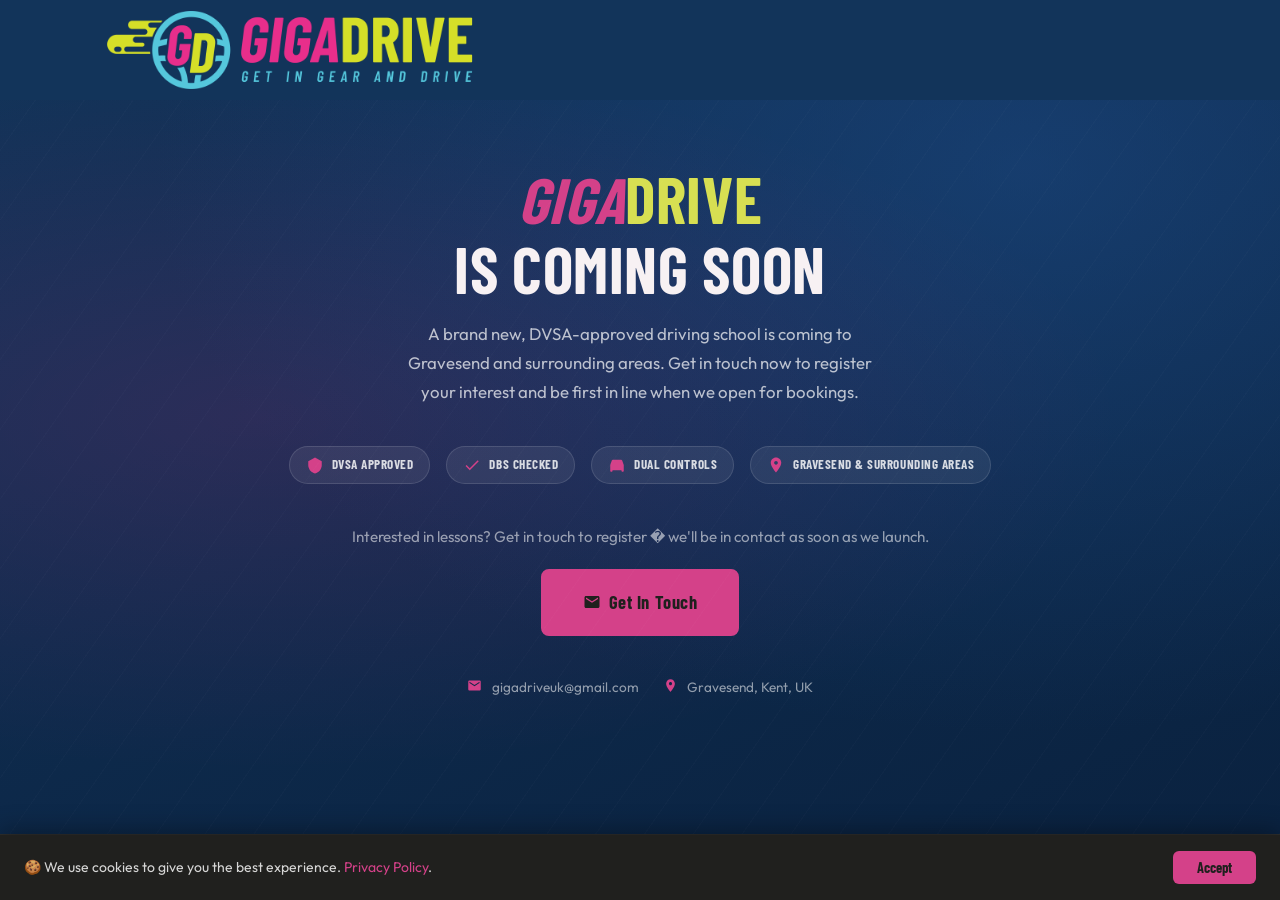
==== index.html @ b590ec06 "Chore: Post-merge file cleanup" ====
<!DOCTYPE html>
<html lang="en-GB">
<head>
  <meta charset="UTF-8" />
  <meta name="viewport" content="width=device-width, initial-scale=1.0" />
  <meta name="description" content="GIGADRIVE � Get In Gear And Drive. A brand new DVSA-approved driving school is coming to Gravesend and surrounding areas. Register your interest today." />
  <meta name="robots" content="noindex, nofollow" />
  <meta property="og:type"        content="website" />
  <meta property="og:title"       content="GIGADRIVE � Coming Soon" />
  <meta property="og:description" content="Professional driving lessons across Gravesend and surrounding areas. Launching soon." />
  <meta property="og:image"       content="/images/Open-Graph_2-Square Logo.jpg" />
  <meta property="og:url"         content="https://www.gigadrive.co.uk" />
  <title>GIGADRIVE � Coming Soon | Driving Lessons in Gravesend</title>
  <link rel="icon" type="image/x-icon" href="images/GD_32x32.ico" />
  <link rel="stylesheet" href="css/variables.css" />
  <link rel="stylesheet" href="css/fonts.css" />
  <link rel="stylesheet" href="css/style.css" />
  <style>
    /* -- Holding-page layout only � not covered by style.css -- */
    body {
      background: var(--c-primary);
      color: var(--c-white);
      display: flex;
      flex-direction: column;
      min-height: 100vh;
    }

    .holding-page {
      flex: 1;
      display: flex;
      flex-direction: column;
      align-items: center;
      justify-content: center;
      padding: calc(var(--nav-h) + 2rem) 1.5rem 4rem;
      text-align: center;
      background:
        radial-gradient(ellipse at 20% 50%, rgba(255,46,154,0.12) 0%, transparent 60%),
        radial-gradient(ellipse at 80% 20%, rgba(30,77,140,0.5) 0%, transparent 60%),
        linear-gradient(160deg, var(--c-primary) 0%, #0a2240 100%);
      position: relative;
      overflow: hidden;
    }

    .holding-page::before {
      content: '';
      position: absolute;
      inset: 0;
      background-image: repeating-linear-gradient(
        -55deg,
        rgba(255,255,255,0.015) 0px,
        rgba(255,255,255,0.015) 1px,
        transparent 1px,
        transparent 40px
      );
      pointer-events: none;
    }

    .holding-inner {
      position: relative;
      max-width: 640px;
      width: 100%;
    }

    .holding-logo-wrap {
      margin-bottom: 2.5rem;
    }

    .holding-logo-wrap .site-logo {
      max-height: 80px;
    }

    .holding-logo-fallback {
      display: none;
      font-family: var(--font-head);
      font-size: 3rem;
      font-weight: 900;
      line-height: 1;
    }

    .holding-logo-tagline {
      font-family: var(--font-head);
      font-size: 0.85rem;
      font-weight: 600;
      letter-spacing: 0.18em;
      text-transform: uppercase;
      color: rgba(255,255,255,0.45);
      margin-top: 0.5rem;
    }

    .holding-heading {
      font-family: var(--font-head);
      font-size: clamp(2.4rem, 7vw, 4rem);
      font-weight: 900;
      line-height: 1.1;
      letter-spacing: 0.01em;
      text-transform: uppercase;
      color: var(--c-white);
      margin-bottom: 1rem;
    }

    .holding-desc {
      font-size: 1.05rem;
      line-height: 1.7;
      color: rgba(255,255,255,0.7);
      max-width: 500px;
      margin: 0 auto 2.5rem;
    }

    /* Trust items styled for the dark background */
    .holding-trust {
      display: flex;
      justify-content: center;
      gap: 1rem;
      flex-wrap: wrap;
      margin-bottom: 2.5rem;
    }

    .holding-trust .trust-item {
      background: rgba(255,255,255,0.07);
      border: 1px solid rgba(255,255,255,0.12);
      border-radius: var(--radius-pill);
      padding: 0.45rem 1rem;
      color: rgba(255,255,255,0.82);
      font-size: 0.82rem;
    }

    .holding-trust .trust-item svg {
      fill: var(--c-accent);
    }

    .holding-cta {
      margin-bottom: 2.5rem;
    }

    .holding-cta p {
      font-size: 0.95rem;
      color: rgba(255,255,255,0.55);
      margin-bottom: 1.25rem;
    }

    .holding-contacts {
      display: flex;
      align-items: center;
      justify-content: center;
      gap: 1.5rem;
      flex-wrap: wrap;
      margin-bottom: 2.5rem;
    }

    .holding-contacts .footer-contact-row {
      margin-bottom: 0;
      justify-content: center;
    }
  </style>
</head>
<body data-layout="holding">

<!-- --------------------------------------------------------------
     NAVIGATION
---------------------------------------------------------------- -->
<div id="site-header"></div>

<main class="holding-page" role="main">
    <div class="holding-inner"></div>    <!-- Heading -->
    <h1 class="holding-heading">
      <em class="giga">GIGA</em><span class="drive">DRIVE</span><br />Is Coming Soon
    </h1>

    <!-- Description -->
    <p class="holding-desc">
      A brand new, DVSA-approved driving school is coming to Gravesend and surrounding areas.
      Get in touch now to register your interest and be first in line when we open for bookings.
    </p>

    <!-- Trust badges -->
    <div class="holding-trust" aria-label="Key trust signals">
      <div class="trust-item">
        <svg viewBox="0 0 24 24"><path d="M12 2L3 7v5c0 5.25 3.75 10.15 9 11.35C17.25 22.15 21 17.25 21 12V7l-9-5z"/></svg>
        DVSA Approved
      </div>
      <div class="trust-item">
        <svg viewBox="0 0 24 24"><path d="M9 16.17L4.83 12l-1.42 1.41L9 19 21 7l-1.41-1.41z"/></svg>
        DBS Checked
      </div>
      <div class="trust-item">
        <svg viewBox="0 0 24 24"><path d="M18.92 6.01C18.72 5.42 18.16 5 17.5 5h-11c-.66 0-1.21.42-1.42 1.01L3 12v8c0 .55.45 1 1 1h1c.55 0 1-.45 1-1v-1h12v1c0 .55.45 1 1 1h1c.55 0 1-.45 1-1v-8l-2.08-5.99z"/></svg>
        Dual Controls
      </div>
      <div class="trust-item">
        <svg viewBox="0 0 24 24"><path d="M12 2C8.13 2 5 5.13 5 9c0 5.25 7 13 7 13s7-7.75 7-13c0-3.87-3.13-7-7-7zm0 9.5c-1.38 0-2.5-1.12-2.5-2.5s1.12-2.5 2.5-2.5 2.5 1.12 2.5 2.5-1.12 2.5-2.5 2.5z"/></svg>
        Gravesend &amp; Surrounding Areas
      </div>
    </div>

    <!-- CTA -->
    <div class="holding-cta">
      <p>Interested in lessons? Get in touch to register � we'll be in contact as soon as we launch.</p>
      <a href="mailto:gigadriveuk@gmail.com" class="btn btn-accent btn-lg">
        <svg viewBox="0 0 24 24" style="width:18px;height:18px;fill:currentColor;flex-shrink:0;"><path d="M20 4H4c-1.1 0-1.99.9-1.99 2L2 18c0 1.1.9 2 2 2h16c1.1 0 2-.9 2-2V6c0-1.1-.9-2-2-2zm0 4l-8 5-8-5V6l8 5 8-5v2z"/></svg>
        Get In Touch
      </a>
    </div>

    <!-- Contact details -->
    <div class="holding-contacts">
      <div class="footer-contact-row">
        <svg viewBox="0 0 24 24"><path d="M20 4H4c-1.1 0-1.99.9-1.99 2L2 18c0 1.1.9 2 2 2h16c1.1 0 2-.9 2-2V6c0-1.1-.9-2-2-2zm0 4l-8 5-8-5V6l8 5 8-5v2z"/></svg>
        <span><a href="mailto:gigadriveuk@gmail.com" style="color:rgba(255,255,255,0.55);">gigadriveuk@gmail.com</a></span>
      </div>
      <div class="footer-contact-row">
        <svg viewBox="0 0 24 24"><path d="M12 2C8.13 2 5 5.13 5 9c0 5.25 7 13 7 13s7-7.75 7-13c0-3.87-3.13-7-7-7zm0 9.5c-1.38 0-2.5-1.12-2.5-2.5s1.12-2.5 2.5-2.5 2.5 1.12 2.5 2.5-1.12 2.5-2.5 2.5z"/></svg>
        <span>Gravesend, Kent, UK</span>
      </div>
    </div>

  </div>
</main>

<div id="site-footer"></div>

<script src="js/shared-layout.js"></script>
<script src="js/main.js"></script>
</body>
</html>
---- css/variables.css ----
/* ================================================================
   GIGADRIVE — THEME CONFIGURATION
   ================================================================
   ✏️  TO CHANGE THE COLOUR SCHEME: edit the values in :root below.
   🖼️  TO ADD A LOGO: see the LOGO section — drop your file into
       images/ and update the <img> src in each HTML page.
   Two ready-made alternate themes are commented out at the bottom.
   ================================================================ */

/* ================================================================
   BRAND PALETTE  —  from client consultation
   ================================================================
   Primary Colours 
   Hot Pink      #d44189   PANTONE 213 C
   Navy Blue     #12345a   PANTONE 295 C
   Chartreuse    #d7df52   PANTONE 389 C
   
   Secondary Colours
   Pink          #d283a8   PANTONE 680 C
   Orange        #ee7530   PANTONE 1655 C
   Aqua          #6dd1e3   PANTONE 305 C
   Black         #20201e   PANTONE Black 7 C
   White         #f7f1f3   PANTONE 11-4201 TPG
   ================================================================ */

:root {
  --c-primary:        #12345A;   /* Midnight Navy — navbar, hero, dark sections, buttons, cards, forms, headings */
  --c-primary-mid:    #1E4D8C;   /* Mid Navy — hero slash, card gradient end, page-hero gradient end, btn hover */
  --c-primary-light:  #2468B0;   /* Light Navy — default links, form focus border, price card hover border */

  --c-accent:         #d44189;   /* Hot Pink "GIGA" — wordmarks, buttons, icons, badges, trust strip, CTA band, stats, checkmarks, hover colours */
  --c-accent-dark:    #AA346D;   /* Dark Pink — btn hover, link hover, section-label text, FAQ hover */
  --c-accent-pale:    #FBECF3;   /* Pale Pink — section-label bg, social hashtag block bg */

  --c-accent-2:       #d7df52;   /* Lime Yellow — "DRIVE" in nav & footer wordmarks only */
  --c-accent-2-dark:  #ACB242;   /* Dark Lime Yellow — reserved for future use */
  --c-accent-2-pale:  #FBFCEE;   /* Pale Lime Yellow — reserved for future use */

  --c-slogan:         #6dd1e3;   /* Aqua — PANTONE 305 C */

  --c-white:          #f7f1f3;   /* Warm White — body bg, text on dark sections, hero headings, form inputs, card backgrounds */
  --c-dark:           #20201e;   /* Charcoal Black — text on accent bg, icon fills, CTA heading, form input text, legal headings */
  --c-body:           #374151;   /* Slate Grey — default paragraph text, price list items, legal body copy */
  --c-muted:          #6B7280;   /* Cool Grey — subtitles, descriptions, placeholders, FAQ answers, testimonial location */
  --c-border:         #E5E7EB;   /* Silver — all card, input, table, FAQ and section divider borders */
  --c-surface:        #F9FAFB;   /* Ghost White — alternating section bg (section--alt), FAQ question hover */
  --c-surface-2:      #F0F2F5;   /* Off White — reserved, not currently used in style.css */

  --c-success:        #16A34A;   /* Emerald Green — price list feature checkmarks (✓) */
  --c-danger:         #DC2626;   /* Crimson Red — reserved, not currently used in style.css */

  /* Social brand colours */
  --c-facebook:       #1877F2;   /* .sc-facebook card hover border & shadow */
  --c-instagram:      #E1306C;   /* .sc-instagram card hover border & shadow */
  --c-tiktok:         #010101;   /* .sc-tiktok card (border overridden to #69C9D0 teal) */
  --c-youtube:        #FF0000;   /* .sc-youtube card hover border & shadow */
  --c-twitter:        #000000;   /* .sc-twitter card (border overridden to #555) */

  /* Both fonts are now loaded locally from css/fonts.css — no Google Fonts dependency. */

  /* ────────────────────────────────────────────────────────────
     TYPOGRAPHY
     Barlow Condensed: headings  — bold, punchy, modern
     Barlow:           body copy — clean and highly readable
     ──────────────────────────────────────────────────────────── */
  --font-head: 'Barlow Condensed', 'Impact', sans-serif;
  --font-body: 'Outfit', 'Segoe UI', sans-serif;

  /* ────────────────────────────────────────────────────────────
     LOGO CONFIGURATION
     1. Add your logo file to the images/ folder
     2. In each HTML file, replace the text logo block with:
        <img src="images/logo.svg" alt="GIGADRIVE" class="site-logo" />
     3. Adjust --logo-h below to fit your logo perfectly
     4. If you increase --logo-h, also increase --nav-h (in LAYOUT
        below) to match — otherwise the logo will be clipped by
        the navbar.
     Tip: SVG or PNG with transparent background works best.
     ──────────────────────────────────────────────────────────── */
  --logo-h:        150px;  /* Navbar logo max-height  */
  --logo-footer-h: 38px;   /* Footer logo max-height  */

  /* ────────────────────────────────────────────────────────────
     LAYOUT
     ──────────────────────────────────────────────────────────── */
  --max-w:       1160px;
  --nav-h:       100px;
  --radius:      8px;
  --radius-lg:   16px;
  --radius-pill: 999px;
  --ease:        0.28s ease;

  /* ────────────────────────────────────────────────────────────
     SHADOWS
     ──────────────────────────────────────────────────────────── */
  --sh-xs: 0 1px 3px rgba(0,0,0,0.08);
  --sh-sm: 0 2px 10px rgba(0,0,0,0.10);
  --sh-md: 0 6px 24px rgba(0,0,0,0.13);
  --sh-lg: 0 18px 56px rgba(0,0,0,0.18);
  --sh-glow: 0 0 0 4px rgba(212,65,137,0.30);

  /* ────────────────────────────────────────────────────────────
     UK NUMBER PLATE  —  GIGADRV
     ──────────────────────────────────────────────────────────── */
  --plate-bg:     #FDFD00;   /* Plate Yellow — BS AU 145e rear plate background */
  --plate-txt:    #000000;   /* Jet Black — plate characters and text */
  --plate-border: #000000;   /* Jet Black — plate outer border */
  
  /* For the authentic UK plate font, purchase "Charles Wright" and
     add it via css/fonts.css, then change the value below:
     --plate-font: 'CharlesWright', 'Arial Black', sans-serif;     */
  --plate-font:   'UKNumberPlate', 'Arial Black', sans-serif;
}

/* ──────────────────────────────────────────────────────────────
   ALTERNATE THEME A — Racing Red
   Uncomment block to activate:
   ──────────────────────────────────────────────────────────── */
/*
:root {
  --c-primary:        #1A0000;
  --c-primary-mid:    #7B0000;
  --c-primary-light:  #C62828;
  --c-accent:         #C43B75;
  --c-accent-dark:    #982C58;
}
*/

/* ──────────────────────────────────────────────────────────────
   ALTERNATE THEME B — British Racing Green
   ──────────────────────────────────────────────────────────── */
/*
:root {
  --c-primary:        #0A1F0F;
  --c-primary-mid:    #1B5E20;
  --c-primary-light:  #388E3C;
  --c-accent:         #C43B75;
  --c-accent-dark:    #982C58;
}
*/
---- css/fonts.css ----
/* ================================================================
   GIGADRIVE — CUSTOM FONT DECLARATIONS
   ================================================================
   To use the authentic UK number plate font (Charles Wright),
   purchase the font and place the files in the fonts/ folder,
   then uncomment the @font-face block below.
   ================================================================ */

/* Body font — Outfit Variable (local font file) */
@font-face {
  font-family: 'Outfit';
  src: url('fonts/Outfit-VariableFont_wght.ttf') format('truetype');
  font-weight: 100 900;
  font-style: normal;
  font-display: swap;
}

/* Heading font — Barlow Condensed SemiBold (local font file) */
@font-face {
  font-family: 'Barlow Condensed';
  src: url('fonts/BarlowCondensed-SemiBold.ttf') format('truetype');
  font-weight: 600;
  font-style: normal;
  font-display: swap;
}

/* Heading font — Barlow Condensed Bold (local font file) */
@font-face {
  font-family: 'Barlow Condensed';
  src: url('fonts/BarlowCondensed-Bold.ttf') format('truetype');
  font-weight: 700;
  font-style: normal;
  font-display: swap;
}

/* Heading font — Barlow Condensed ExtraBold (local font file) */
/* @font-face {
  font-family: 'Barlow Condensed';
  src: url('fonts/BarlowCondensed-ExtraBold.ttf') format('truetype');
  font-weight: 800;
  font-style: normal;
  font-display: swap;
} */

/* Heading font — Barlow Condensed Black (local font file) */
/* @font-face {
  font-family: 'Barlow Condensed';
  src: url('fonts/BarlowCondensed-Black.ttf') format('truetype');
  font-weight: 900;
  font-style: normal;
  font-display: swap;
} */

/* Plate font — UKNumberPlate (local font file) */
@font-face {
  font-family: 'UKNumberPlate';
  src: url('fonts/UKNumberPlate.ttf') format('truetype');
  font-weight: normal;
  font-display: swap;
}

/*
@font-face {
  font-family: 'CharlesWright';
  src: url('../fonts/CharlesWright-Bold.woff2') format('woff2'),
       url('../fonts/CharlesWright-Bold.woff')  format('woff');
  font-weight: 700 900;
  font-display: swap;
}
*/
/* After adding the font, update variables.css:
   --plate-font: 'CharlesWright', 'Arial Black', sans-serif;
*/
---- css/style.css ----
/* ================================================================
   GIGADRIVE — MAIN STYLESHEET
   All colours, fonts and sizes reference css/variables.css
   ================================================================ */

/* ── Reset & Base ─────────────────────────────────────────────── */
*, *::before, *::after { box-sizing: border-box; margin: 0; padding: 0; }
html  { scroll-behavior: smooth; font-size: 16px; }
body  {
  font-family: var(--font-body);
  font-size: 1rem;
  color: var(--c-body);
  background: var(--c-white);
  line-height: 1.65;
  -webkit-font-smoothing: antialiased;
}
img   { display: block; max-width: 100%; height: auto; }
a     { color: var(--c-primary-light); text-decoration: none; transition: color var(--ease); }
a:hover { color: var(--c-accent-dark); }
ul    { list-style: none; }
button { font-family: var(--font-body); cursor: pointer; }

/* ── Layout helpers ───────────────────────────────────────────── */
.wrap {
  max-width: var(--max-w);
  margin: 0 auto;
  padding: 0 1.25rem;
}
.section      { padding: 5.5rem 0; }
.section--alt { background: var(--c-surface); }
.section--dark {
  background: var(--c-primary);
  color: var(--c-white);
}

.section-label {
  display: inline-block;
  font-family: var(--font-head);
  font-weight: 700;
  font-size: 0.8rem;
  letter-spacing: 0.14em;
  text-transform: uppercase;
  color: var(--c-accent-dark);
  background: var(--c-accent-pale);
  border: 1px solid rgba(255,208,0,0.4);
  padding: 0.3rem 0.9rem;
  border-radius: var(--radius-pill);
  margin-bottom: 0.85rem;
}
.section--dark .section-label {
  background: rgba(255,208,0,0.15);
  color: var(--c-accent);
  border-color: rgba(255,208,0,0.3);
}

.section-head { text-align: center; margin-bottom: 3.5rem; }

h1,h2,h3,h4 {
  font-family: var(--font-head);
  font-weight: 700;
  line-height: 1.1;
  letter-spacing: -0.01em;
}
.section-title {
  font-size: clamp(2rem, 4vw, 2.75rem);
  color: var(--c-primary);
  margin-bottom: 0.65rem;
}
.section--dark .section-title { color: var(--c-white); }
.section-sub {
  font-size: 1.05rem;
  color: var(--c-muted);
  max-width: 560px;
  margin: 0 auto;
}
.section--dark .section-sub { color: rgba(255,255,255,0.65); }

/* underline accent */
.section-title span.ul {
  position: relative;
  white-space: nowrap;
}
.section-title span.ul::after {
  content: '';
  display: block;
  position: absolute;
  left: 0; bottom: -4px;
  width: 100%; height: 4px;
  background: var(--c-accent);
  border-radius: 2px;
}

/* ── Buttons ──────────────────────────────────────────────────── */
.btn {
  display: inline-flex;
  align-items: center;
  gap: 0.5rem;
  font-family: var(--font-head);
  font-weight: 700;
  font-size: 1.05rem;
  letter-spacing: 0.03em;
  padding: 0.8rem 2rem;
  border-radius: var(--radius);
  border: 2px solid transparent;
  transition: all var(--ease);
  white-space: nowrap;
}
.btn-accent {
  background: var(--c-accent);
  color: var(--c-dark);
  border-color: var(--c-accent);
}
.btn-accent:hover {
  background: var(--c-accent-dark);
  border-color: var(--c-accent-dark);
  color: var(--c-white);
  transform: translateY(-2px);
  box-shadow: var(--sh-md);
}
.btn-primary {
  background: var(--c-primary);
  color: var(--c-white);
  border-color: var(--c-primary);
}
.btn-primary:hover {
  background: var(--c-primary-mid);
  border-color: var(--c-primary-mid);
  color: var(--c-white);
  transform: translateY(-2px);
  box-shadow: var(--sh-md);
}
.btn-outline-white {
  background: transparent;
  color: var(--c-white);
  border-color: rgba(255,255,255,0.6);
}
.btn-outline-white:hover {
  background: var(--c-white);
  border-color: var(--c-white);
  color: var(--c-primary);
  transform: translateY(-2px);
}
.btn-outline-dark {
  background: transparent;
  color: var(--c-primary);
  border-color: var(--c-primary);
}
.btn-outline-dark:hover {
  background: var(--c-primary);
  color: var(--c-white);
  transform: translateY(-2px);
}
.btn-lg { padding: 1rem 2.5rem; font-size: 1.15rem; }
.btn-full { width: 100%; justify-content: center; }

/* ── Site logo image ──────────────────────────────────────────── */
.site-logo        { max-height: var(--logo-h); width: auto; object-fit: contain; }
.site-logo--footer{ max-height: var(--logo-footer-h); }

/* ── UK Number Plate ──────────────────────────────────────────── */
.plate {
  display: inline-flex;
  align-items: stretch;
  gap: 0;
  white-space: nowrap;
  background: #F5C518; /* UK rear plate yellow */
  color: #000;
  font-family: var(--plate-font);
  font-weight: 700;
  letter-spacing: 0.12em;
  border: 2px solid #333;
  border-radius: 4px;
  box-shadow: 2px 2px 0 #aaa, inset 0 1px 0 rgba(255,255,255,0.5);
  position: relative;
  overflow: hidden;
  user-select: none;
  text-transform: uppercase;
}
/* Left UK badge strip — Union Jack SVG background + UK text */
.plate::before {
  content: 'UK';
  white-space: pre;
  display: flex;
  flex-direction: column;
  align-items: center;
  justify-content: flex-end;
  font-family: var(--font-body);
  font-size: 0.3em;
  font-weight: 900;
  letter-spacing: 0;
  line-height: 1.4;
  background-color: #003399;
  background-image: url("data:image/svg+xml,<svg xmlns='http://www.w3.org/2000/svg' viewBox='0 0 60 40'><rect width='60' height='40' fill='%23012169'/><path d='M0,0 60,40M60,0 0,40' stroke='%23fff' stroke-width='12'/><path d='M0,0 60,40M60,0 0,40' stroke='%23C8102E' stroke-width='8'/><path d='M30,0V40M0,20H60' stroke='%23fff' stroke-width='15'/><path d='M30,0V40M0,20H60' stroke='%23C8102E' stroke-width='9'/></svg>");
  background-repeat: no-repeat;
  background-size: 85% auto;
  background-position: center 30%;
  color: #fff;
  width: 2em;
  align-self: stretch;
  padding: 0.1em 0.1em 0.15em;
  flex-shrink: 0;
  text-align: center;
  text-shadow: none;
  border-right: 1px solid #222;
}
.plate-num {
  padding: 0.1em 0.65em;
  font-size: inherit;
  line-height: 1;
}
.plate--lg { font-size: 2.8rem; letter-spacing: 0.16em; }
.plate--md { font-size: 1.65rem; letter-spacing: 0.14em; }
.plate--sm { font-size: 1.05rem;  letter-spacing: 0.12em; }

/* ================================================================
   NAVIGATION
   ================================================================ */
.navbar {
  position: fixed;
  inset: 0 0 auto 0;
  z-index: 900;
  height: var(--nav-h);
  background: var(--c-primary);
  transition: background var(--ease), box-shadow var(--ease);
}
.navbar.is-scrolled {
  background: rgba(11,31,58,0.97);
  backdrop-filter: blur(12px);
  box-shadow: 0 2px 20px rgba(0,0,0,0.3);
}
.nav-inner {
  height: 100%;
  display: flex;
  align-items: center;
  justify-content: space-between;
  gap: 1rem;
}
/* Logo area */
.nav-brand {
  display: flex;
  align-items: center;
  gap: 0.6rem;
  text-decoration: none;
  flex-shrink: 0;
}
/* Text logo (shown when no image is set) */
.nav-wordmark {
  font-family: var(--font-head);
  font-weight: 600;
  font-size: 1.7rem;
  letter-spacing: -0.02em;
  color: var(--c-white);
  line-height: 1;
}
.nav-wordmark em {
  font-style: italic;
  color: var(--c-accent);
}
.nav-wordmark span {
  color: var(--c-accent-2);
}
.drive {
  color: var(--c-accent-2);
}
.nav-tagline {
  display: block;
  font-size: 0.58rem;
  font-weight: 600;
  letter-spacing: 0.12em;
  text-transform: uppercase;
  color: rgba(255,255,255,0.5);
  margin-top: 1px;
}
/* Nav links */
.nav-links {
  display: flex;
  align-items: center;
  gap: 0.15rem;
}
.nav-links a {
  font-family: var(--font-head);
  font-weight: 700;
  font-size: 0.9rem;
  letter-spacing: 0.05em;
  text-transform: uppercase;
  color: rgba(255,255,255,0.78);
  padding: 0.45rem 0.85rem;
  border-radius: var(--radius);
  transition: all var(--ease);
}
.nav-links a:hover,
.nav-links a.active {
  color: var(--c-accent);
  background: rgba(255,208,0,0.1);
}
.nav-book {
  background: var(--c-accent) !important;
  color: var(--c-dark) !important;
  padding: 0.45rem 1.2rem !important;
}
.nav-book:hover {
  background: var(--c-accent-dark) !important;
  color: var(--c-white) !important;
}
/* Hamburger */
.nav-burger {
  display: none;
  flex-direction: column;
  justify-content: center;
  gap: 5px;
  margin-left: auto;
  flex-shrink: 0;
  background: none;
  border: none;
  padding: 0.4rem;
  cursor: pointer;
}
.nav-burger span {
  display: block;
  width: 24px;
  height: 2px;
  background: var(--c-white);
  border-radius: 2px;
  transition: all var(--ease);
}
/* Mobile drawer */
.nav-drawer {
  display: none;
  flex-direction: column;
  position: fixed;
  top: var(--nav-h);
  left: 0; right: 0;
  background: var(--c-primary);
  padding: 1rem 1.25rem 1.5rem;
  z-index: 899;
  box-shadow: var(--sh-lg);
  gap: 0.25rem;
}
.nav-drawer.is-open { display: flex; }
.nav-drawer a {
  font-family: var(--font-head);
  font-weight: 700;
  font-size: 1.1rem;
  letter-spacing: 0.05em;
  text-transform: uppercase;
  color: rgba(255,255,255,0.85);
  padding: 0.7rem 1rem;
  border-radius: var(--radius);
  transition: all var(--ease);
}
.nav-drawer a:hover { background: rgba(255,208,0,0.12); color: var(--c-accent); }
.nav-drawer .nav-book { background: var(--c-accent) !important; color: var(--c-dark) !important; margin-top: 0.5rem; text-align: center; }

/* ================================================================
   HERO
   ================================================================ */
.hero {
  min-height: 100vh;
  padding-top: var(--nav-h);
  background: var(--c-primary);
  position: relative;
  display: flex;
  align-items: center;
  overflow: hidden;
}
/* Diagonal accent slash */
.hero::after {
  content: '';
  position: absolute;
  right: -5%;
  top: 0; bottom: 0;
  width: 55%;
  background: var(--c-primary-mid);
  clip-path: polygon(12% 0, 100% 0, 100% 100%, 0% 100%);
  z-index: 0;
}
.hero-inner {
  position: relative;
  z-index: 2;
  display: grid;
  grid-template-columns: 1fr 1fr;
  gap: 3rem;
  align-items: center;
}
.hero-copy {}
.hero-eyebrow {
  display: inline-flex;
  align-items: center;
  gap: 0.5rem;
  font-family: var(--font-head);
  font-weight: 700;
  font-size: 0.82rem;
  letter-spacing: 0.14em;
  text-transform: uppercase;
  color: var(--c-accent);
  margin-bottom: 1rem;
}
.hero-eyebrow::before {
  content: '';
  display: block;
  width: 28px;
  height: 3px;
  background: var(--c-accent);
  border-radius: 2px;
}
.hero-h1 {
  font-family: var(--font-head);
  font-size: clamp(3rem, 6vw, 5.5rem);
  font-weight: 700;
  color: var(--c-white);
  line-height: 0.96;
  letter-spacing: -0.02em;
  margin-bottom: 0.6rem;
  text-transform: uppercase;
}
.accent { color: var(--c-accent); font-style: italic; }
.giga   { color: var(--c-accent); font-style: italic; }
.hero-h1 .accent { color: var(--c-accent); font-style: italic; }
.hero-h1 .giga   { color: var(--c-accent); font-style: italic; }
.hero-slogan {
  font-family: var(--font-head);
  font-size: clamp(1rem, 2vw, 1.35rem);
  font-weight: 600;
  color: var(--c-slogan);
  font-style: italic;
  letter-spacing: 0.30em;
  text-transform: uppercase;
  margin-bottom: 1.5rem;
}
.hero-desc {
  font-size: 1.05rem;
  color: rgba(255,255,255,0.75);
  line-height: 1.75;
  margin-bottom: 2rem;
  max-width: 480px;
}
.hero-actions {
  display: flex;
  gap: 1rem;
  flex-wrap: wrap;
  margin-bottom: 2.5rem;
}
.hero-stats {
  display: flex;
  gap: 2rem;
  flex-wrap: wrap;
  padding-top: 2rem;
  border-top: 1px solid rgba(255,255,255,0.12);
}
.hero-stat-num {
  display: block;
  font-family: var(--font-head);
  font-size: 2rem;
  font-weight: 700;
  color: var(--c-accent);
  line-height: 1;
}
.hero-stat-lbl {
  font-size: 0.78rem;
  text-transform: uppercase;
  letter-spacing: 0.08em;
  color: rgba(255,255,255,0.5);
}
/* Hero right panel */
.hero-panel {
  background: rgba(255,255,255,0.04);
  border: 1px solid rgba(255,255,255,0.1);
  border-radius: var(--radius-lg);
  padding: 2.5rem;
  backdrop-filter: blur(6px);
  box-shadow: var(--sh-lg);
}
.hero-panel-title {
  font-family: var(--font-head);
  font-size: 0.8rem;
  font-weight: 700;
  letter-spacing: 0.12em;
  text-transform: uppercase;
  color: rgba(255,255,255,0.45);
  margin-bottom: 1.25rem;
  text-align: center;
}
.hero-plate-wrap {
  text-align: center;
  margin-bottom: 1.75rem;
}
.plate-caption {
  margin-top: 0.75rem;
  font-size: 0.85rem;
  color: rgba(255,255,255,0.45);
  letter-spacing: 0.04em;
}
.hero-benefits {
  display: flex;
  flex-direction: column;
  gap: 0.65rem;
}
.hero-benefit {
  display: flex;
  align-items: center;
  gap: 0.75rem;
  font-size: 0.95rem;
  color: rgba(255,255,255,0.8);
}
.hero-benefit-icon {
  width: 28px;
  height: 28px;
  background: rgba(255,208,0,0.15);
  border: 1px solid rgba(255,208,0,0.3);
  border-radius: 6px;
  display: flex;
  align-items: center;
  justify-content: center;
  flex-shrink: 0;
  font-size: 0.85rem;
}

/* ================================================================
   TRUST STRIP
   ================================================================ */
.trust-strip {
  background: var(--c-accent);
  padding: 0.9rem 0;
}
.trust-strip-inner {
  display: flex;
  align-items: center;
  justify-content: center;
  gap: 2.5rem;
  flex-wrap: wrap;
}
.trust-item {
  display: flex;
  align-items: center;
  gap: 0.5rem;
  font-family: var(--font-head);
  font-weight: 700;
  font-size: 0.9rem;
  letter-spacing: 0.04em;
  color: var(--c-dark);
  text-transform: uppercase;
}
.trust-item svg {
  width: 18px;
  height: 18px;
  fill: var(--c-primary);
  flex-shrink: 0;
}

/* ================================================================
   WHY GIGADRIVE
   ================================================================ */
.why-grid {
  display: grid;
  grid-template-columns: 1fr 1fr;
  gap: 4rem;
  align-items: center;
}
.why-copy h2 {
  font-size: clamp(2rem, 4vw, 2.75rem);
  color: var(--c-primary);
  margin-bottom: 0.75rem;
}
.why-copy .lead {
  font-size: 1.1rem;
  color: var(--c-body);
  margin-bottom: 2rem;
  line-height: 1.75;
}
.why-list {
  display: flex;
  flex-direction: column;
  gap: 1rem;
}
.why-item {
  display: flex;
  align-items: flex-start;
  gap: 1rem;
  padding: 1rem 1.25rem;
  background: var(--c-white);
  border: 1px solid var(--c-border);
  border-radius: var(--radius);
  transition: all var(--ease);
  box-shadow: var(--sh-xs);
}
.why-item:hover {
  border-color: var(--c-accent);
  box-shadow: var(--sh-sm), 0 0 0 2px rgba(255,208,0,0.15);
  transform: translateX(4px);
}
.why-icon {
  width: 42px;
  height: 42px;
  min-width: 42px;
  background: var(--c-accent);
  border-radius: var(--radius);
  display: flex;
  align-items: center;
  justify-content: center;
}
.why-icon svg { width: 20px; height: 20px; fill: var(--c-dark); }
.why-item h4 {
  font-size: 1rem;
  font-weight: 700;
  color: var(--c-primary);
  margin-bottom: 0.2rem;
}
.why-item p { font-size: 0.88rem; color: var(--c-muted); line-height: 1.55; }

/* Area coverage card */
.area-card {
  background: var(--c-primary);
  border-radius: var(--radius-lg);
  padding: 2.5rem;
  color: var(--c-white);
  box-shadow: var(--sh-lg);
}
.area-card h3 {
  font-size: 1.6rem;
  color: var(--c-white);
  margin-bottom: 0.4rem;
}
.area-card .sub {
  font-size: 0.88rem;
  color: rgba(255,255,255,0.55);
  margin-bottom: 1.5rem;
  display: flex;
  align-items: center;
  gap: 0.6rem;
}
.area-tags {
  display: flex;
  flex-wrap: wrap;
  gap: 0.5rem;
  margin-bottom: 1.75rem;
}
.area-tag {
  background: rgba(255,208,0,0.15);
  color: var(--c-accent);
  border: 1px solid rgba(255,208,0,0.25);
  padding: 0.3rem 0.8rem;
  border-radius: var(--radius-pill);
  font-family: var(--font-head);
  font-weight: 700;
  font-size: 0.82rem;
  letter-spacing: 0.04em;
}

/* ================================================================
   SERVICES / LESSON CARDS
   ================================================================ */
.cards-grid {
  display: grid;
  grid-template-columns: repeat(auto-fill, minmax(280px, 1fr));
  gap: 1.5rem;
}
.card {
  background: var(--c-white);
  border: 1px solid var(--c-border);
  border-radius: var(--radius-lg);
  overflow: hidden;
  transition: all var(--ease);
  box-shadow: var(--sh-xs);
  display: flex;
  flex-direction: column;
}
.card:hover {
  transform: translateY(-6px);
  box-shadow: var(--sh-lg);
  border-color: var(--c-accent);
}
.card-top {
  background: linear-gradient(135deg, var(--c-primary) 0%, var(--c-primary-mid) 100%);
  padding: 1.75rem 1.75rem 1.25rem;
  display: flex;
  align-items: flex-start;
  gap: 1rem;
}
.card-icon {
  width: 52px;
  height: 52px;
  min-width: 52px;
  background: var(--c-accent);
  border-radius: var(--radius);
  display: flex;
  align-items: center;
  justify-content: center;
}
.card-icon svg { width: 26px; height: 26px; fill: var(--c-dark); }
.card-top h3 {
  font-size: 1.3rem;
  color: var(--c-white);
  margin-top: 0.2rem;
}
.card-body {
  padding: 1.25rem 1.75rem 1.75rem;
  flex: 1;
  display: flex;
  flex-direction: column;
}
.card-body p { color: var(--c-muted); font-size: 0.9rem; line-height: 1.65; flex: 1; margin-bottom: 1.25rem; }
.card-link {
  font-family: var(--font-head);
  font-weight: 700;
  font-size: 0.88rem;
  letter-spacing: 0.06em;
  text-transform: uppercase;
  color: var(--c-accent-dark);
  display: inline-flex;
  align-items: center;
  gap: 0.4rem;
  transition: gap var(--ease);
}
.card:hover .card-link { gap: 0.7rem; }

/* ================================================================
   PRICING
   ================================================================ */
.pricing-grid {
  display: grid;
  grid-template-columns: repeat(auto-fill, minmax(270px, 1fr));
  gap: 1.5rem;
  align-items: start;
}
.price-card {
  background: var(--c-white);
  border: 2px solid var(--c-border);
  border-radius: var(--radius-lg);
  padding: 2rem;
  transition: all var(--ease);
  position: relative;
}
.price-card:hover { box-shadow: var(--sh-md); border-color: var(--c-primary-light); transform: translateY(-4px); }
.price-card.is-featured {
  border-color: var(--c-accent);
  box-shadow: var(--sh-md), var(--sh-glow);
  transform: scale(1.03);
}
.price-badge {
  position: absolute;
  top: 0; left: 50%;
  transform: translate(-50%, -50%);
  background: var(--c-accent);
  color: var(--c-dark);
  font-family: var(--font-head);
  font-weight: 700;
  font-size: 0.72rem;
  letter-spacing: 0.1em;
  text-transform: uppercase;
  padding: 0.25rem 1rem;
  border-radius: var(--radius-pill);
  white-space: nowrap;
}
.price-card h3 { font-size: 1.4rem; color: var(--c-primary); margin-bottom: 0.25rem; }
.price-amount {
  font-family: var(--font-head);
  font-size: 2.8rem;
  font-weight: 700;
  color: var(--c-primary);
  line-height: 1;
  margin: 0.75rem 0 0.2rem;
}
.price-amount sub { font-size: 1rem; font-weight: 500; color: var(--c-muted); vertical-align: baseline; }
.price-desc { font-size: 0.88rem; color: var(--c-muted); margin-bottom: 1.5rem; line-height: 1.5; }
.price-list { margin-bottom: 1.75rem; }
.price-list li {
  padding: 0.45rem 0;
  font-size: 0.88rem;
  color: var(--c-body);
  border-bottom: 1px solid var(--c-border);
  display: flex;
  align-items: center;
  gap: 0.5rem;
}
.price-list li:last-child { border: none; }
.price-list li::before { content: '✓'; color: var(--c-success); font-weight: 700; flex-shrink: 0; }

/* ================================================================
   TESTIMONIALS
   ================================================================ */
.testimonials-grid {
  display: grid;
  grid-template-columns: repeat(auto-fill, minmax(300px, 1fr));
  gap: 1.5rem;
}
.testi-card {
  background: rgba(255,255,255,0.06);
  border: 1px solid rgba(255,255,255,0.1);
  border-radius: var(--radius-lg);
  padding: 1.75rem;
  transition: all var(--ease);
}
.testi-card:hover {
  background: rgba(255,255,255,0.1);
  border-color: rgba(255,208,0,0.4);
  transform: translateY(-4px);
}
.testi-stars { color: var(--c-accent); font-size: 1.1rem; letter-spacing: 2px; margin-bottom: 1rem; }
.testi-quote {
  font-style: italic;
  color: rgba(255,255,255,0.82);
  line-height: 1.75;
  margin-bottom: 1.25rem;
  font-size: 0.95rem;
}
.testi-author { display: flex; align-items: center; gap: 0.75rem; }
.testi-avatar {
  width: 42px; height: 42px;
  background: var(--c-accent);
  border-radius: 50%;
  display: flex; align-items: center; justify-content: center;
  font-family: var(--font-head);
  font-weight: 700;
  font-size: 0.95rem;
  color: var(--c-dark);
  flex-shrink: 0;
}
.testi-name { display: block; font-family: var(--font-head); font-weight: 700; color: var(--c-white); font-size: 0.95rem; }
.testi-loc  { font-size: 0.78rem; color: rgba(255,255,255,0.45); }

/* ================================================================
   SOCIAL MEDIA
   ================================================================ */
.social-cards {
  display: flex;
  justify-content: center;
  gap: 1.25rem;
  flex-wrap: wrap;
  margin-bottom: 3rem;
}
.social-card {
  display: flex;
  flex-direction: column;
  align-items: center;
  gap: 0.55rem;
  padding: 1.5rem 1.75rem;
  background: var(--c-white);
  border: 1.5px solid var(--c-border);
  border-radius: var(--radius-lg);
  min-width: 120px;
  transition: all var(--ease);
  text-decoration: none;
}
.social-card svg { width: 34px; height: 34px; }
.social-card span { font-family: var(--font-head); font-weight: 700; font-size: 0.85rem; color: var(--c-dark); letter-spacing: 0.03em; }
.social-card:hover { transform: translateY(-6px); box-shadow: var(--sh-lg); }
.social-card.sc-facebook:hover  { border-color: var(--c-facebook);  box-shadow: 0 8px 28px rgba(24,119,242,0.25); }
.social-card.sc-instagram:hover { border-color: var(--c-instagram); box-shadow: 0 8px 28px rgba(225,48,108,0.25); }
.social-card.sc-tiktok:hover    { border-color: #69C9D0;             box-shadow: 0 8px 28px rgba(105,201,208,0.25); }
.social-card.sc-youtube:hover   { border-color: var(--c-youtube);   box-shadow: 0 8px 28px rgba(255,0,0,0.25); }
.social-card.sc-twitter:hover   { border-color: #555;               box-shadow: 0 8px 28px rgba(0,0,0,0.15); }

.social-hashtag-block {
  text-align: center;
  background: var(--c-accent-pale);
  border: 1px solid rgba(255,208,0,0.35);
  border-radius: var(--radius-lg);
  padding: 2rem;
  max-width: 560px;
  margin: 0 auto;
}
.hashtag-pill {
  display: inline-block;
  background: var(--c-accent);
  color: var(--c-dark);
  font-family: var(--font-head);
  font-weight: 700;
  font-size: 1.5rem;
  padding: 0.4rem 1.5rem;
  border-radius: var(--radius-pill);
  margin-bottom: 0.75rem;
  letter-spacing: 0.02em;
}
.social-hashtag-block p { font-size: 0.9rem; color: var(--c-body); }

/* ================================================================
   CTA BAND
   ================================================================ */
.cta-band {
  background: var(--c-accent);
  padding: 5rem 0;
  text-align: center;
  position: relative;
  overflow: hidden;
}
.cta-band::before {
  content: '';
  position: absolute;
  inset: 0;
  background: repeating-linear-gradient(
    -45deg,
    transparent,
    transparent 40px,
    rgba(0,0,0,0.04) 40px,
    rgba(0,0,0,0.04) 80px
  );
}
.cta-band-inner { position: relative; z-index: 1; }
.cta-band h2 {
  font-size: clamp(2rem, 5vw, 3.5rem);
  color: var(--c-slogan);
  font-style: italic;
  letter-spacing: 0.14em;
  margin-bottom: 0.75rem;
  text-transform: uppercase;
}
.cta-band p { font-size: 1.1rem; color: rgba(0,0,0,0.6); margin-bottom: 2rem; }
.cta-band-actions { display: flex; justify-content: center; gap: 1rem; flex-wrap: wrap; }
.cta-band-plate { display: flex; justify-content: center; margin-bottom: 2rem; }

/* ================================================================
   PAGE HERO (inner pages)
   ================================================================ */
.page-hero {
  background: linear-gradient(135deg, var(--c-primary) 0%, var(--c-primary-mid) 100%);
  padding: calc(var(--nav-h) + 3.5rem) 0 4rem;
  text-align: center;
}
.page-hero h1 {
  font-size: clamp(2.2rem, 5vw, 3.5rem);
  color: var(--c-white);
  text-transform: uppercase;
  margin-bottom: 0.6rem;
}
.page-hero .sub {
  font-size: 1.05rem;
  color: rgba(255,255,255,0.65);
  max-width: 540px;
  margin: 0 auto 1rem;
}
.breadcrumb {
  display: flex;
  align-items: center;
  justify-content: center;
  gap: 0.5rem;
  font-size: 0.82rem;
  color: rgba(255,255,255,0.4);
}
.breadcrumb a { color: var(--c-accent); }

/* ================================================================
   FORMS
   ================================================================ */
.form-row { display: grid; grid-template-columns: 1fr 1fr; gap: 1rem; }
.form-group { margin-bottom: 1.1rem; }
.form-group label {
  display: block;
  font-family: var(--font-head);
  font-weight: 700;
  font-size: 0.88rem;
  letter-spacing: 0.04em;
  text-transform: uppercase;
  color: var(--c-primary);
  margin-bottom: 0.4rem;
}
.form-ctrl {
  width: 100%;
  padding: 0.7rem 1rem;
  font-family: var(--font-body);
  font-size: 0.95rem;
  color: var(--c-dark);
  background: var(--c-white);
  border: 1.5px solid var(--c-border);
  border-radius: var(--radius);
  transition: all var(--ease);
  outline: none;
}
.form-ctrl:focus { border-color: var(--c-primary-light); box-shadow: 0 0 0 3px rgba(30,77,140,0.12); }
.form-ctrl::placeholder { color: var(--c-muted); }
textarea.form-ctrl { resize: vertical; min-height: 120px; }
select.form-ctrl  { appearance: none; background-image: url("data:image/svg+xml,%3Csvg xmlns='http://www.w3.org/2000/svg' width='12' height='8' viewBox='0 0 12 8'%3E%3Cpath fill='%236B7280' d='M6 8L0 0h12z'/%3E%3C/svg%3E"); background-repeat: no-repeat; background-position: right 1rem center; padding-right: 2.5rem; }

/* ================================================================
   ACCORDION / FAQ
   ================================================================ */
.faq-list { display: flex; flex-direction: column; gap: 0.6rem; max-width: 760px; margin: 0 auto; }
.faq-item { border: 1.5px solid var(--c-border); border-radius: var(--radius); overflow: hidden; }
.faq-q {
  display: flex;
  align-items: center;
  justify-content: space-between;
  padding: 1.1rem 1.4rem;
  cursor: pointer;
  font-family: var(--font-head);
  font-weight: 700;
  font-size: 1rem;
  color: var(--c-primary);
  background: var(--c-white);
  transition: background var(--ease);
  gap: 1rem;
}
.faq-q:hover, .faq-item.open .faq-q { background: var(--c-surface); color: var(--c-accent-dark); }
.faq-toggle {
  width: 26px; height: 26px; min-width: 26px;
  background: var(--c-accent);
  border-radius: 50%;
  display: flex; align-items: center; justify-content: center;
  font-size: 1.1rem; font-weight: 900;
  color: var(--c-dark);
  transition: transform var(--ease);
}
.faq-item.open .faq-toggle { transform: rotate(45deg); }
.faq-a {
  display: none;
  padding: 0 1.4rem 1.1rem;
  font-size: 0.9rem;
  color: var(--c-muted);
  line-height: 1.75;
  border-top: 1px solid var(--c-border);
  padding-top: 1rem;
}
.faq-item.open .faq-a { display: block; }

/* ================================================================
   CONTACT PAGE
   ================================================================ */
.contact-grid { display: grid; grid-template-columns: 1fr 1.4fr; gap: 3rem; align-items: start; }
.contact-info {
  background: var(--c-primary);
  border-radius: var(--radius-lg);
  padding: 2.5rem;
  color: var(--c-white);
}
.contact-info h3 { font-size: 1.6rem; color: var(--c-white); margin-bottom: 0.3rem; }
.contact-info .sub { color: rgba(255,255,255,0.5); font-size: 0.88rem; margin-bottom: 2rem; }
.contact-detail { display: flex; align-items: flex-start; gap: 1rem; margin-bottom: 1.5rem; }
.contact-det-icon {
  width: 40px; height: 40px; min-width: 40px;
  background: rgba(255,208,0,0.15);
  border: 1px solid rgba(255,208,0,0.25);
  border-radius: var(--radius);
  display: flex; align-items: center; justify-content: center;
}
.contact-det-icon svg { width: 18px; height: 18px; fill: var(--c-accent); }
.contact-detail strong { display: block; font-family: var(--font-head); font-weight: 700; color: var(--c-white); margin-bottom: 0.15rem; font-size: 0.95rem; }
.contact-detail span { font-size: 0.88rem; color: rgba(255,255,255,0.6); line-height: 1.55; }
.contact-form-wrap {
  background: var(--c-white);
  border: 1px solid var(--c-border);
  border-radius: var(--radius-lg);
  padding: 2.5rem;
  box-shadow: var(--sh-md);
  min-width: 0;
}
.contact-form-wrap h3 { font-size: 1.6rem; color: var(--c-primary); margin-bottom: 0.25rem; }
.contact-form-wrap .sub { font-size: 0.88rem; color: var(--c-muted); margin-bottom: 1.75rem; }

/* ================================================================
   ABOUT PAGE
   ================================================================ */
.instructor-card {
  display: grid;
  grid-template-columns: 300px 1fr;
  gap: 0;
  background: var(--c-white);
  border: 1px solid var(--c-border);
  border-radius: var(--radius-lg);
  overflow: hidden;
  box-shadow: var(--sh-md);
  margin-bottom: 2rem;
}
.instructor-photo {
  background: linear-gradient(160deg, var(--c-primary) 0%, var(--c-primary-mid) 100%);
  min-height: 340px;
  display: flex;
  align-items: center;
  justify-content: center;
  font-size: 5rem;
  color: rgba(255,255,255,0.25);
  flex-direction: column;
  gap: 0.5rem;
  padding: 1.5rem;
  text-align: center;
}
.instructor-photo img { width: 100%; height: 100%; object-fit: cover; }
.instructor-photo .placeholder-text { font-size: 0.8rem; color: rgba(255,255,255,0.35); font-family: var(--font-body); }
.instructor-info { padding: 2.5rem; }
.instructor-info h3 { font-size: 2rem; color: var(--c-primary); margin-bottom: 0.2rem; }
.badge-row { display: flex; gap: 0.5rem; flex-wrap: wrap; margin: 0.75rem 0 1.25rem; }
.badge {
  display: inline-block;
  padding: 0.25rem 0.75rem;
  border-radius: var(--radius-pill);
  font-family: var(--font-head);
  font-weight: 700;
  font-size: 0.75rem;
  letter-spacing: 0.06em;
  text-transform: uppercase;
}
.badge-primary   { background: var(--c-primary); color: var(--c-white); }
.badge-accent    { background: var(--c-accent); color: var(--c-dark); }
.badge-outline   { border: 1.5px solid var(--c-primary); color: var(--c-primary); }

/* ================================================================
   FOOTER
================================================================ */
.footer {
  background: var(--c-dark);
  color: rgba(255,255,255,0.65);
  padding: 4.5rem 0 0;
}
.footer-grid {
  display: grid;
  grid-template-columns: 2fr 1fr 1fr 1.2fr;
  gap: 3rem;
  margin-bottom: 3rem;
}
.footer-brand .wordmark {
  font-family: var(--font-head);
  font-weight: 700;
  font-size: 2rem;
  color: var(--c-white);
  letter-spacing: -0.02em;
  text-transform: uppercase;
  line-height: 1;
  margin-bottom: 0.2rem;
}
.footer-brand .wordmark em { font-style: italic; color: var(--c-accent); }
.footer-brand .wordmark span { color: var(--c-accent-2); }
.footer-brand .slogan {
  font-size: 0.72rem;
  font-family: var(--font-head);
  font-weight: 600;
  letter-spacing: 0.14em;
  text-transform: uppercase;
  color: var(--c-slogan);
  font-style: italic;
  margin-bottom: 1rem;
}
.footer-brand p { font-size: 0.88rem; line-height: 1.7; margin-bottom: 1.5rem; }
.footer-plate-row { margin-bottom: 1.5rem; text-align: center; }
.footer-socials { display: flex; gap: 0.5rem; flex-wrap: wrap; }
.footer-social-link {
  width: 36px; height: 36px;
  background: rgba(255,255,255,0.07);
  border-radius: var(--radius);
  display: flex; align-items: center; justify-content: center;
  transition: all var(--ease);
  color: rgba(255,255,255,0.6);
  text-decoration: none;
}
.footer-social-link:hover { background: var(--c-accent); color: var(--c-dark); transform: translateY(-2px); }
.footer-social-link svg { width: 17px; height: 17px; fill: currentColor; }

.footer-col h4 {
  font-family: var(--font-head);
  font-weight: 700;
  font-size: 0.8rem;
  letter-spacing: 0.12em;
  text-transform: uppercase;
  color: var(--c-white);
  margin-bottom: 1.1rem;
}
.footer-col ul li { margin-bottom: 0.55rem; }
.footer-col ul a { color: rgba(255,255,255,0.55); font-size: 0.88rem; transition: color var(--ease), padding var(--ease); }
.footer-col ul a:hover { color: var(--c-accent); padding-left: 4px; }
.footer-contact-row {
  display: flex; align-items: flex-start;
  gap: 0.6rem; margin-bottom: 0.75rem;
  font-size: 0.85rem; color: rgba(255,255,255,0.55);
}
.footer-contact-row svg { width: 15px; height: 15px; fill: var(--c-accent); margin-top: 2px; flex-shrink: 0; }

.footer-bottom {
  border-top: 1px solid rgba(255,255,255,0.07);
  padding: 1.4rem 0;
}
.footer-bottom-inner { display: flex; align-items: center; justify-content: space-between; gap: 1rem; flex-wrap: wrap; }
.footer-bottom p   { font-size: 0.78rem; color: rgba(255,255,255,0.3); }
.footer-bottom-links { display: flex; gap: 1.5rem; }
.footer-bottom-links a { font-size: 0.78rem; color: rgba(255,255,255,0.3); transition: color var(--ease); }
.footer-bottom-links a:hover { color: var(--c-accent); }

/* ================================================================
   RESPONSIVE
   ================================================================ */
@media (max-width: 1024px) {
  .footer-grid { grid-template-columns: 1fr 1fr; }
  .why-grid    { grid-template-columns: 1fr; }
}
@media (max-width: 880px) {
  .section { padding: 4rem 0; }
  .hero::after { display: none; }
  .hero-inner { grid-template-columns: 1fr; text-align: center; }
  .hero-eyebrow { justify-content: center; }
  .hero-desc { margin: 0 auto 2rem; }
  .hero-actions { justify-content: center; }
  .hero-stats { justify-content: center; }
  .nav-links  { display: none; }
  .nav-burger { display: flex; }
  .contact-grid { grid-template-columns: 1fr; }
  .instructor-card { grid-template-columns: 1fr; }
  .instructor-info { padding: 1.5rem; }
  .form-row { grid-template-columns: 1fr; }
  .footer-grid { grid-template-columns: 1fr; gap: 2rem; }
  .footer-bottom-inner { flex-direction: column; text-align: center; }
  .plate--lg { font-size: 1.7rem; }
  .trust-strip-inner { gap: 1rem; }
  .site-logo { max-height: calc(var(--logo-h) * 0.8); }
}
@media (max-width: 880px) and (min-aspect-ratio: 1/1) {
  .nav-links  { display: none; }
  .nav-burger { display: flex; }
}
@media (max-width: 880px) and (min-aspect-ratio: 1/1) {
  .nav-links  { display: none; }
  .nav-burger { display: flex; }
}
@media (max-width: 480px) {
  .pricing-grid { grid-template-columns: 1fr; }
  .price-card.is-featured { transform: none; }
  .social-cards { gap: 0.75rem; }
  .social-card  { min-width: 90px; padding: 1.1rem 1rem; }
  .hero-h1      { font-size: 2.6rem; }
}

/* ================================================================
   UTILITY / MISC
   ================================================================ */
.text-center { text-align: center; }
.text-accent  { color: var(--c-accent); }
.mt-1 { margin-top: 1rem; }
.mt-2 { margin-top: 2rem; }
.mb-1 { margin-bottom: 1rem; }
.reveal { opacity: 0; transform: translateY(22px); transition: opacity 0.55s ease, transform 0.55s ease; }
.reveal.is-visible { opacity: 1; transform: none; }

/* ================================================================
   PAGE HERO (inner pages)
   ================================================================ */
.page-hero {
  background: linear-gradient(135deg, var(--c-primary) 0%, var(--c-primary-mid) 100%);
  padding: 8rem 0 4rem;
  text-align: center;
}
.page-hero-inner { max-width: 780px; margin: 0 auto; }
.page-hero h1 { font-size: clamp(2.4rem, 6vw, 4.2rem); color: var(--c-white); margin-bottom: 0.5rem; }
.page-hero-sub { font-size: 1.05rem; color: rgba(255,255,255,0.65); max-width: 560px; margin: 0 auto 1.5rem; }
.page-hero-jump { display: flex; flex-wrap: wrap; gap: 0.6rem; justify-content: center; margin-top: 1.5rem; }

/* ================================================================
   LESSON PAGES
   ================================================================ */
.lesson-section { scroll-margin-top: 80px; }
.lesson-grid {
  display: grid;
  grid-template-columns: 1fr 380px;
  gap: 3.5rem;
  align-items: start;
}
.lesson-grid--rev { direction: rtl; }
.lesson-grid--rev > * { direction: ltr; }
.lesson-copy h2 { font-size: clamp(1.9rem, 4vw, 2.8rem); color: var(--c-dark); margin-bottom: 0.8rem; }
.lesson-copy h3 { font-family: var(--font-head); font-size: 1.15rem; font-weight: 700; color: var(--c-primary); margin: 1.5rem 0 0.6rem; text-transform: uppercase; letter-spacing: 0.04em; }
.lesson-badge { display: inline-block; background: var(--c-accent); color: var(--c-dark); font-family: var(--font-head); font-weight: 700; font-size: 0.75rem; letter-spacing: 0.08em; text-transform: uppercase; padding: 0.2rem 0.7rem; border-radius: 4px; margin-bottom: 0.7rem; }
.feature-list { list-style: none; padding: 0; margin: 0; }
.feature-list li { padding: 0.45rem 0 0.45rem 1.5rem; position: relative; font-size: 0.95rem; color: var(--c-body); border-bottom: 1px solid rgba(0,0,0,0.06); }
.feature-list li::before { content: '✓'; position: absolute; left: 0; color: var(--c-accent); font-weight: 700; }
.lesson-info-card { background: var(--c-primary); color: var(--c-white); border-radius: var(--radius-lg); padding: 2rem; }
.lesson-info-card > .plate { display: flex; width: max-content; margin-left: auto; margin-right: auto; }
.lesson-info-card h4 { font-family: var(--font-head); font-weight: 700; font-size: 1.1rem; text-transform: uppercase; letter-spacing: 0.05em; color: var(--c-accent); margin-bottom: 1.2rem; }
.info-row { font-size: 0.88rem; color: rgba(255,255,255,0.7); padding: 0.55rem 0; border-bottom: 1px solid rgba(255,255,255,0.08); line-height: 1.5; }
.info-row strong { color: var(--c-white); }

/* ================================================================
   ABOUT PAGE
   ================================================================ */
.instructor-card {
  display: grid;
  grid-template-columns: 280px 1fr;
  gap: 3rem;
  align-items: start;
  background: var(--c-light);
  border-radius: var(--radius-lg);
  padding: 2.5rem;
}
.instructor-photo { position: relative; }
.instructor-photo img { width: 100%; border-radius: var(--radius); object-fit: cover; aspect-ratio: 3/4; display: block; }
.instructor-photo-placeholder {
  width: 100%;
  aspect-ratio: 3/4;
  background: var(--c-primary);
  border-radius: var(--radius);
  display: flex;
  align-items: center;
  justify-content: center;
}
.instructor-photo-placeholder svg { width: 80px; height: 80px; fill: rgba(255,255,255,0.2); }
.instructor-copy h2 { font-size: clamp(1.8rem, 4vw, 2.6rem); margin-bottom: 0.8rem; }
.quals-grid { display: grid; grid-template-columns: repeat(3, 1fr); gap: 0.75rem; margin-top: 1.5rem; }
.qual-badge { background: var(--c-white); border: 1px solid rgba(0,0,0,0.08); border-radius: var(--radius); padding: 0.8rem; text-align: center; font-size: 0.82rem; font-weight: 600; color: var(--c-dark); line-height: 1.4; }
.qual-badge .qual-icon { font-size: 1.4rem; display: block; margin-bottom: 0.3rem; }

.story-grid { display: grid; grid-template-columns: 1fr 1fr; gap: 3rem; align-items: center; }
.story-copy h2 { font-size: clamp(1.9rem, 4vw, 2.8rem); margin-bottom: 1rem; }
.story-stats { display: grid; grid-template-columns: 1fr 1fr; gap: 1.2rem; }
.stat-item { background: var(--c-primary); border-radius: var(--radius-lg); padding: 1.8rem 1.4rem; text-align: center; }
.stat-num { display: block; font-family: var(--font-head); font-size: 2.8rem; font-weight: 700; color: var(--c-accent); line-height: 1; margin-bottom: 0.3rem; }
.stat-lbl { font-size: 0.82rem; color: rgba(255,255,255,0.6); font-weight: 500; }

.card-num { font-family: var(--font-head); font-size: 2.5rem; font-weight: 700; color: var(--c-accent); line-height: 1; margin-bottom: 0.5rem; }

/* ================================================================
   CONTACT PAGE
   ================================================================ */
.contact-grid {
  display: grid;
  grid-template-columns: 1fr 1.4fr;
  gap: 4rem;
  align-items: start;
  min-width: 0;
}
.contact-info { background: var(--c-primary); border-radius: var(--radius-lg); padding: 2.5rem; min-width: 0; }
.contact-info h2 { color: var(--c-white); font-size: 1.8rem; margin-bottom: 1.5rem; }
.contact-detail { display: flex; align-items: flex-start; gap: 1.1rem; margin-bottom: 1.8rem; padding-bottom: 1.8rem; border-bottom: 1px solid rgba(255,255,255,0.08); }
.contact-detail:last-of-type { border-bottom: none; }
.contact-detail-icon { width: 44px; height: 44px; background: rgba(255,208,0,0.12); border-radius: 10px; display: flex; align-items: center; justify-content: center; flex-shrink: 0; }
.contact-detail-icon svg { width: 22px; height: 22px; fill: var(--c-accent); }
.contact-detail h4 { font-family: var(--font-head); font-size: 0.9rem; font-weight: 700; text-transform: uppercase; letter-spacing: 0.05em; color: var(--c-accent); margin-bottom: 0.3rem; }
.contact-detail a { color: var(--c-white); font-weight: 600; text-decoration: none; }
.contact-detail a:hover { color: var(--c-accent); }
.contact-detail p { color: rgba(255,255,255,0.55); font-size: 0.85rem; margin: 0.15rem 0 0; }
.contact-plate-row { display: flex; align-items: center; justify-content: center; gap: 1rem; margin-top: 1.5rem; flex-wrap: wrap; }
.contact-plate-row p { color: rgba(255,255,255,0.5); font-size: 0.82rem; }

.contact-form-wrap h2 { font-size: 1.8rem; margin-bottom: 0.4rem; }

.form-row { display: grid; grid-template-columns: 1fr 1fr; gap: 1rem; }
.form-group { display: flex; flex-direction: column; margin-bottom: 1.1rem; }
.form-group label { font-size: 0.85rem; font-weight: 600; color: var(--c-dark); margin-bottom: 0.4rem; }
.form-group label span { color: var(--c-accent); }
.form-group input,
.form-group select,
.form-group textarea {
  width: 100%;
  border: 2px solid var(--c-border);
  border-radius: var(--radius);
  padding: 0.75rem 1rem;
  font-size: 0.95rem;
  font-family: var(--font-body);
  color: var(--c-dark);
  background: var(--c-white);
  transition: border-color 0.2s;
  outline: none;
}
.form-group input:focus,
.form-group select:focus,
.form-group textarea:focus { border-color: var(--c-primary); }
.form-group textarea { resize: vertical; min-height: 110px; }
.form-group--checkbox { flex-direction: row; align-items: flex-start; gap: 0.7rem; }
.form-group--checkbox input { width: 18px; height: 18px; flex-shrink: 0; margin-top: 2px; accent-color: var(--c-primary); cursor: pointer; }
.form-group--checkbox label { font-size: 0.82rem; color: var(--c-muted); font-weight: 400; margin: 0; }
.form-group--checkbox label a { color: var(--c-primary); }
.btn-full { width: 100%; }
.form-success { background: #d1fae5; border: 1px solid #10b981; border-radius: var(--radius); padding: 1rem 1.2rem; font-size: 0.9rem; color: #065f46; margin-top: 1rem; }
.form-error   { background: #fee2e2; border: 1px solid #ef4444; border-radius: var(--radius); padding: 1rem 1.2rem; font-size: 0.9rem; color: #991b1b; margin-top: 1rem; }
.field-error  { color: #dc2626; font-size: 0.8rem; margin-top: 0.3rem; display: block; }
input.input--invalid, select.input--invalid, textarea.input--invalid { border-color: #ef4444 !important; }

.map-placeholder {
  width: 100%;
  height: 350px;
  border-radius: var(--radius-lg);
  border: 0;
  margin-top: 1.5rem;
  display: block;
  overflow: hidden;
  box-shadow: var(--sh-md);
}
.map-placeholder-inner { text-align: center; color: var(--c-muted); }
.map-placeholder-inner svg { width: 48px; height: 48px; fill: var(--c-muted); margin-bottom: 0.8rem; }
.map-placeholder-inner h3 { margin-bottom: 0.4rem; color: var(--c-muted); }
.map-placeholder-inner p { font-size: 0.88rem; max-width: 300px; margin: 0 auto; }

/* ================================================================
   LEGAL / PRIVACY PAGE
   ================================================================ */
.legal-wrap { max-width: 860px; margin: 0 auto; }
.legal-nav { display: flex; flex-wrap: wrap; gap: 0.5rem; margin-bottom: 3rem; padding-bottom: 1.5rem; border-bottom: 2px solid var(--c-border); }
.legal-nav a { font-family: var(--font-head); font-weight: 700; font-size: 0.9rem; text-transform: uppercase; letter-spacing: 0.05em; color: var(--c-primary); text-decoration: none; padding: 0.4rem 1rem; background: var(--c-light); border-radius: 6px; transition: background 0.2s, color 0.2s; }
.legal-nav a:hover { background: var(--c-primary); color: var(--c-white); }
.legal-section { margin-bottom: 4rem; padding-bottom: 4rem; border-bottom: 1px solid var(--c-border); scroll-margin-top: 90px; }
.legal-section:last-child { border-bottom: none; }
.legal-section h2 { font-size: clamp(1.8rem, 4vw, 2.6rem); color: var(--c-dark); margin-bottom: 0.3rem; }
.legal-section h3 { font-family: var(--font-head); font-size: 1.05rem; font-weight: 700; text-transform: uppercase; letter-spacing: 0.04em; color: var(--c-primary); margin: 1.8rem 0 0.6rem; }
.legal-section p { color: var(--c-body); line-height: 1.8; margin-bottom: 1rem; }
.legal-section ul { padding-left: 1.4rem; margin-bottom: 1rem; }
.legal-section ul li { color: var(--c-body); line-height: 1.8; margin-bottom: 0.3rem; }
.legal-section a { color: var(--c-primary); }
.legal-table { width: 100%; border-collapse: collapse; font-size: 0.88rem; margin: 1rem 0 2rem; }
.legal-table th, .legal-table td { padding: 0.75rem 1rem; text-align: left; border: 1px solid var(--c-border); }
.legal-table th { background: var(--c-primary); color: var(--c-white); font-family: var(--font-head); font-weight: 700; text-transform: uppercase; letter-spacing: 0.04em; font-size: 0.82rem; }
.legal-table tr:nth-child(even) { background: var(--c-light); }

/* ================================================================
   CONTACT INFO additional (overriding existing partial rules)
   ================================================================ */
.contact-info .area-tags { margin-top: 0; }

/* ================================================================
   RESPONSIVE — INNER PAGES
   ================================================================ */
@media (max-width: 900px) {
  .lesson-grid { grid-template-columns: 1fr; }
  .lesson-grid--rev { direction: ltr; }
  .instructor-card { grid-template-columns: 1fr; }
  .story-grid { grid-template-columns: 1fr; }
  .quals-grid { grid-template-columns: 1fr 1fr; }
  .contact-grid { grid-template-columns: 1fr; }
  .form-row { grid-template-columns: 1fr; }
}
@media (max-width: 480px) {
  .quals-grid { grid-template-columns: 1fr; }
  .story-stats { grid-template-columns: 1fr; }
  .page-hero { padding: 6rem 0 2.5rem; }
  .legal-nav { gap: 0.4rem; }
  .contact-grid { gap: 1.5rem; }
  .contact-info { padding: 1.5rem; border-radius: var(--radius); }
  .contact-info h2 { font-size: 1.4rem; }
  .contact-detail { gap: 0.75rem; margin-bottom: 1.2rem; padding-bottom: 1.2rem; }
  .contact-detail-icon { width: 36px; height: 36px; flex-shrink: 0; }
  .contact-detail-icon svg { width: 18px; height: 18px; }
  .contact-form-wrap { padding: 1.5rem; border-radius: var(--radius); }
  .contact-form-wrap h2 { font-size: 1.4rem; }
  .contact-plate-row { flex-direction: column; align-items: center; gap: 0.5rem; }
  .form-group input,
  .form-group select,
  .form-group textarea { font-size: 1rem; max-width: 100%; }
  .area-tags { gap: 0.35rem; }
  .area-tag { font-size: 0.72rem; padding: 0.25rem 0.6rem; }
}
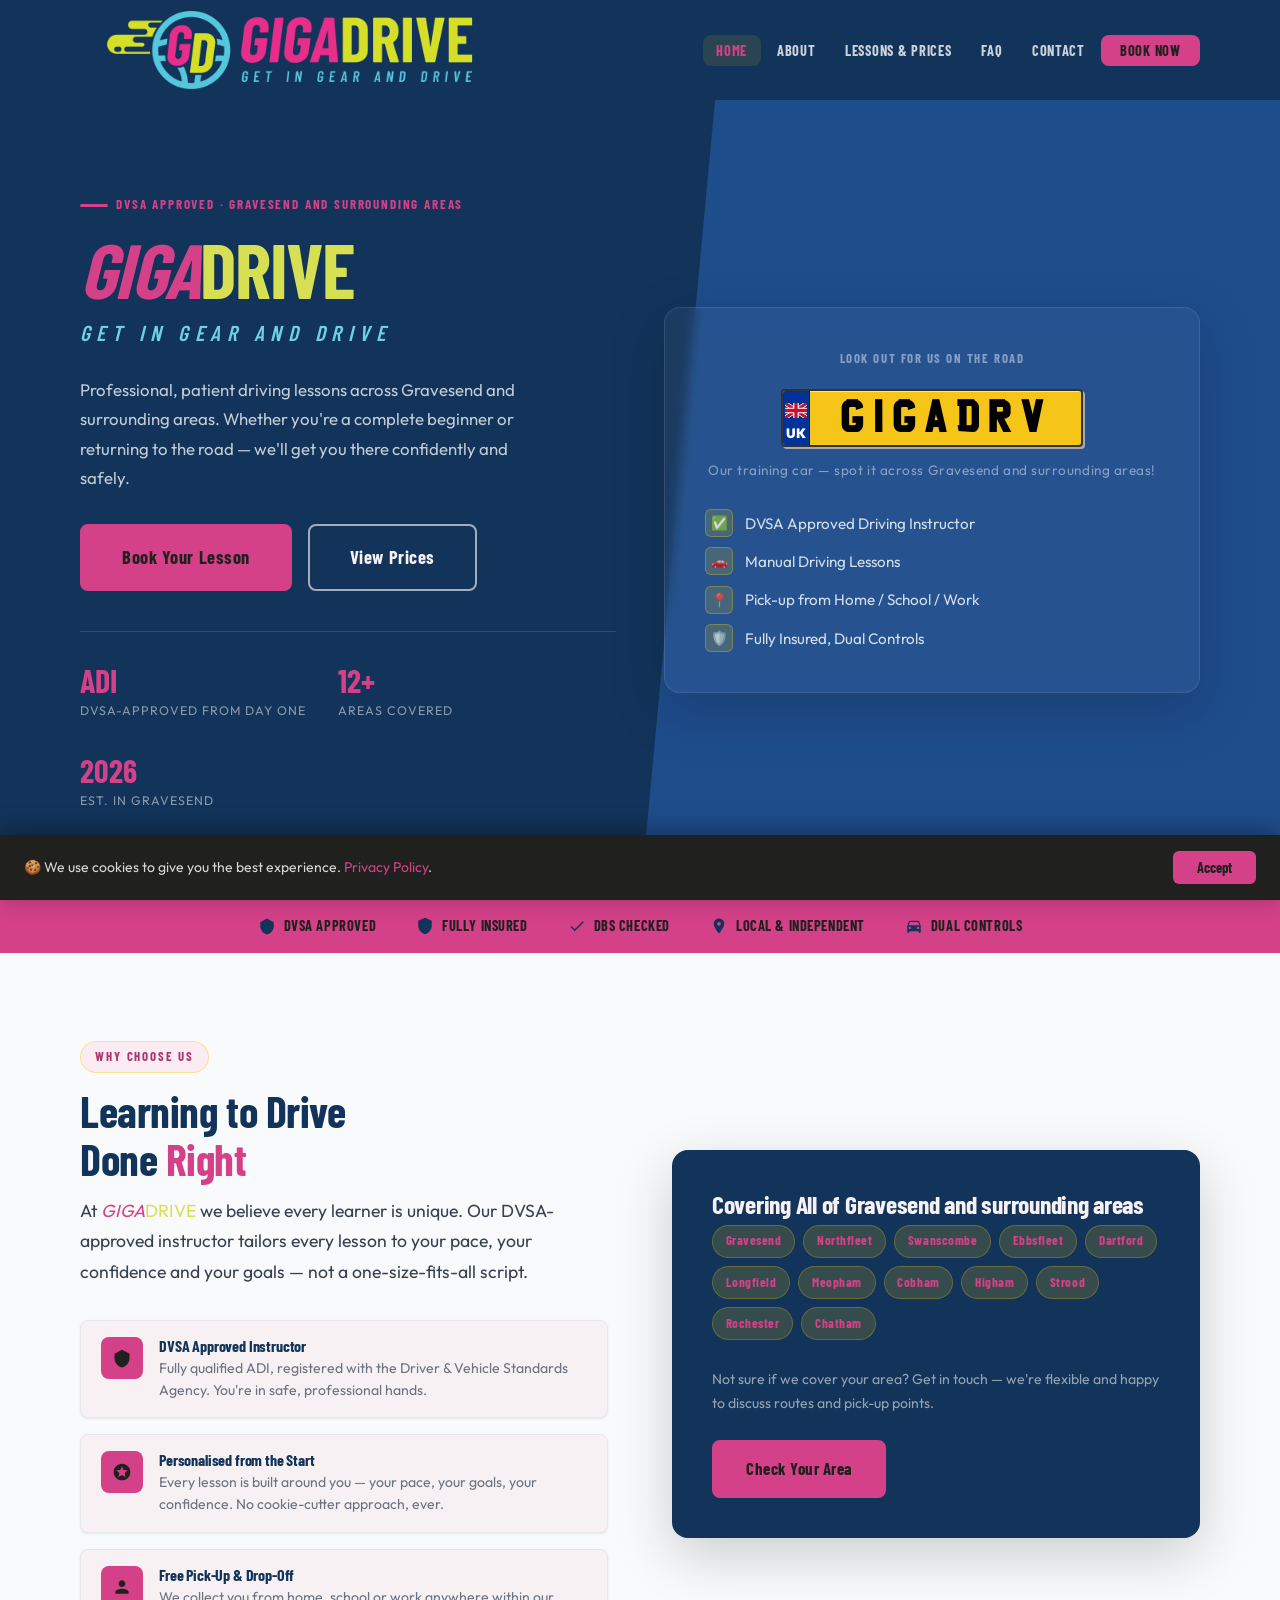
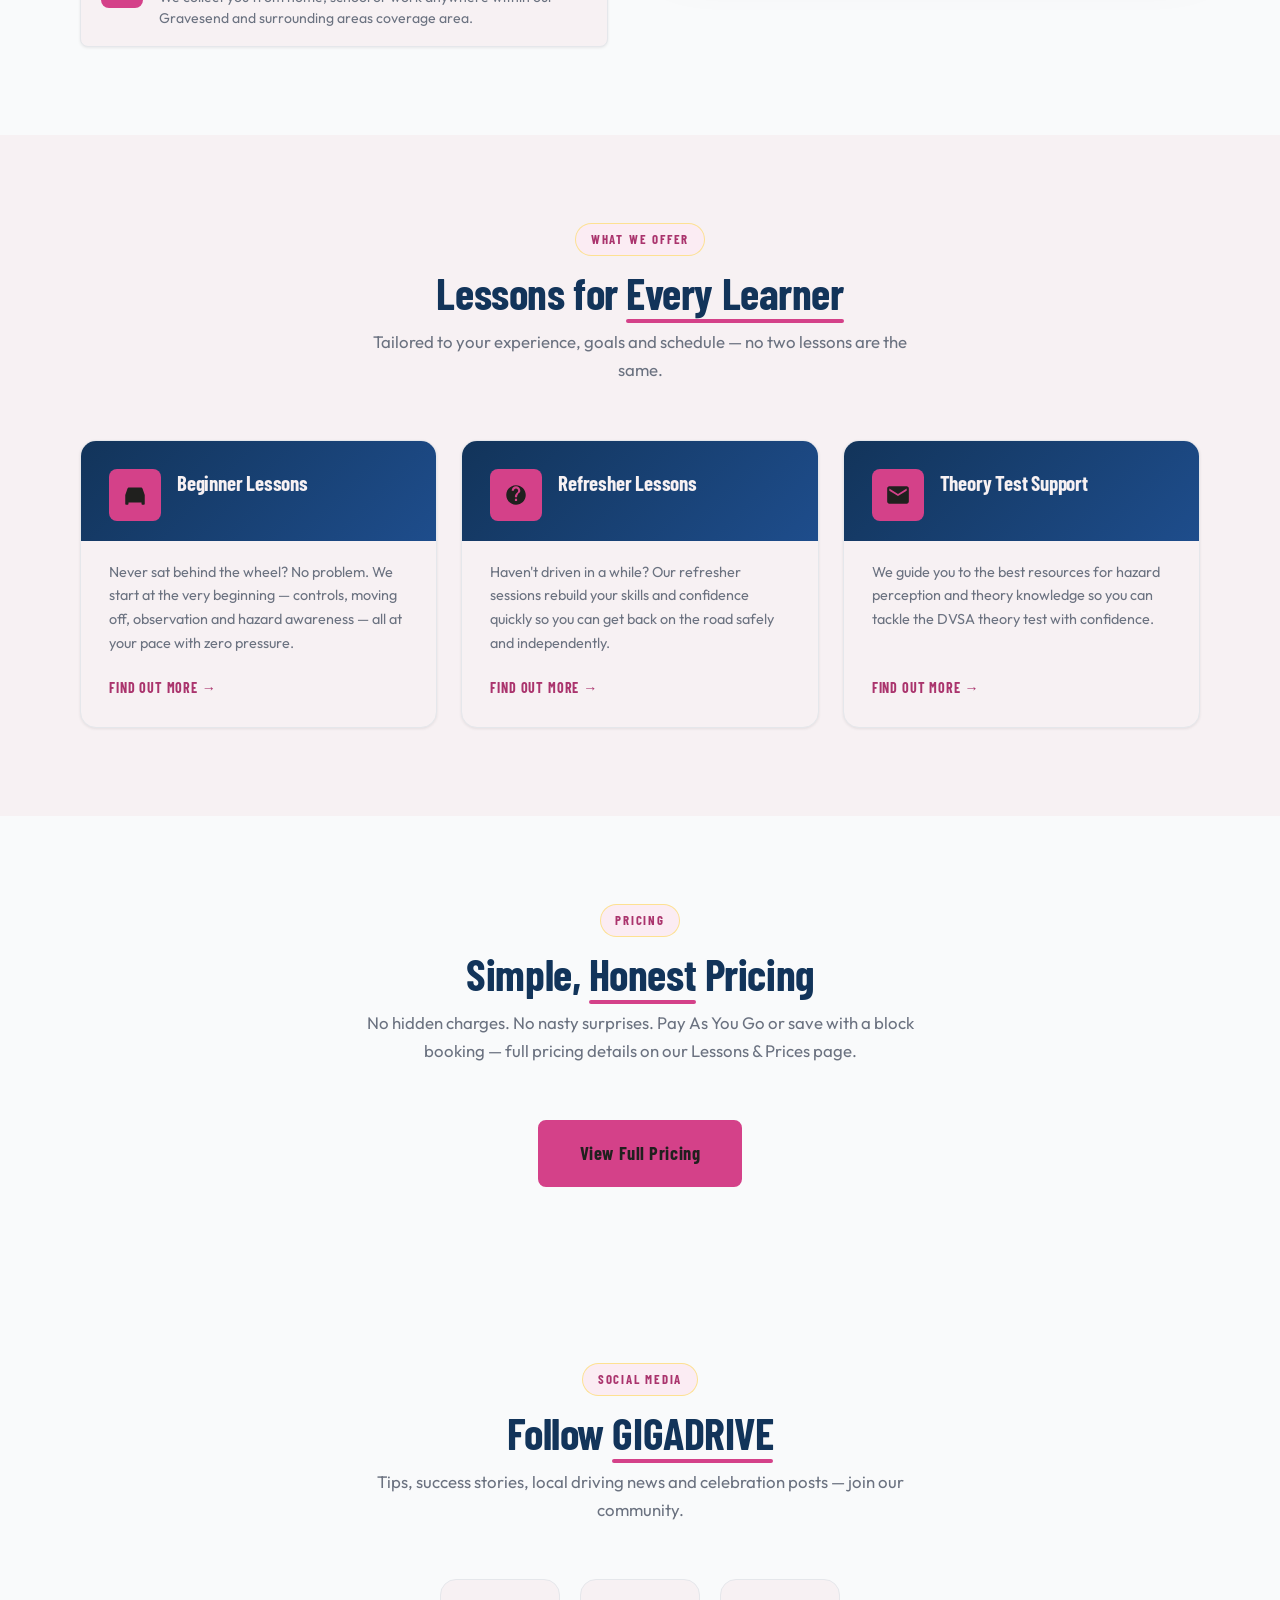
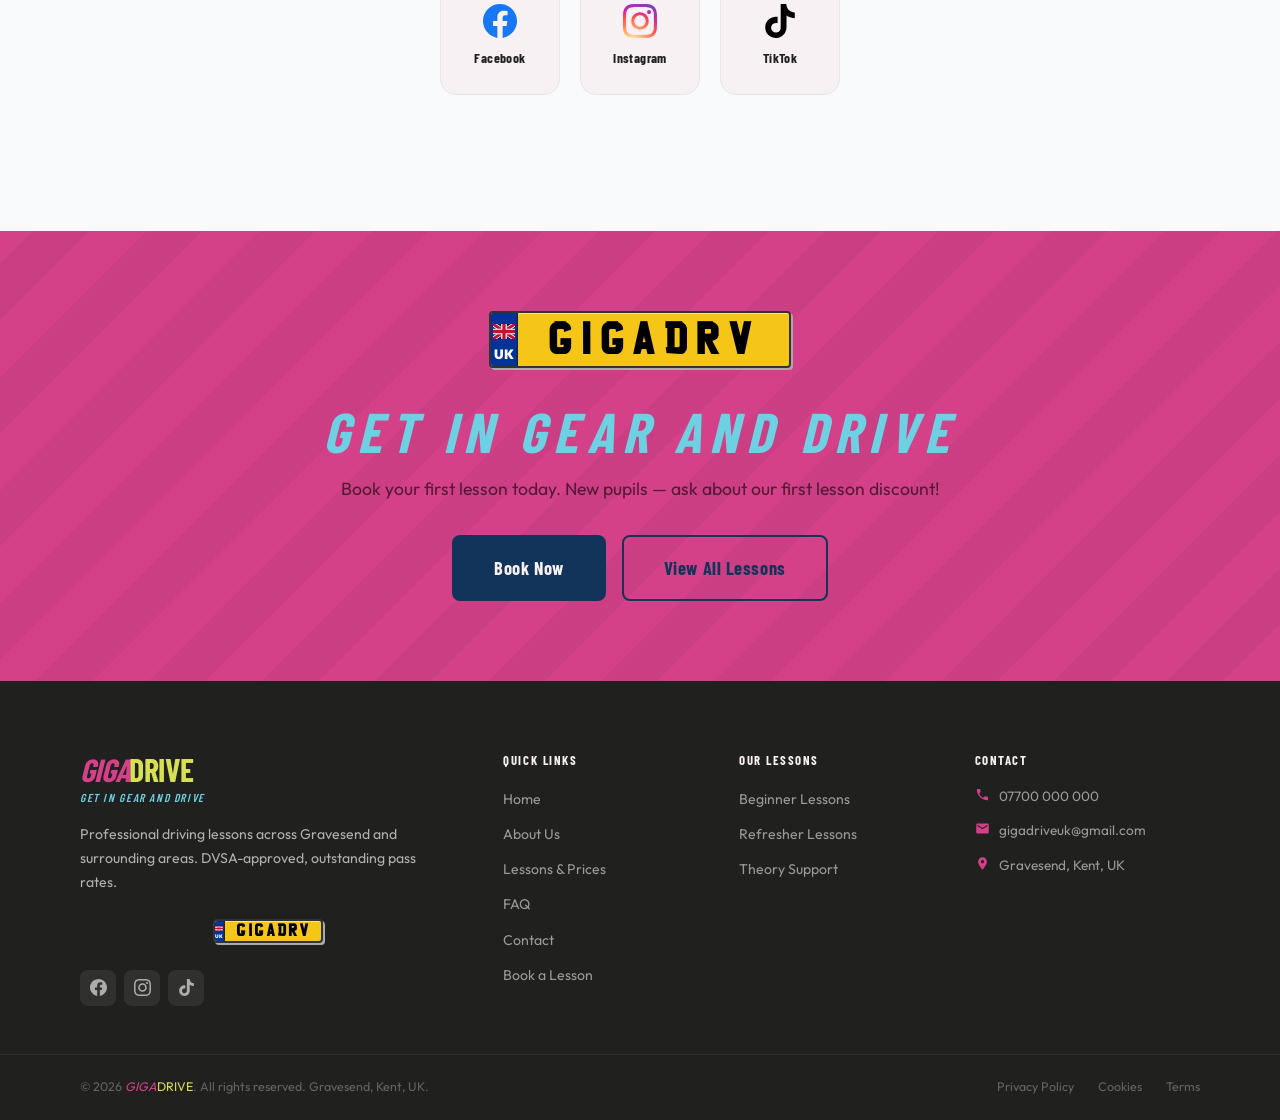
==== commit 2be13eec: "Revert "Merge remote-tracking branch 'origin/holding' into gh-pages" This reverts commit 62af9347d70" ====
--- a/index.html
+++ b/index.html
@@ -3,219 +3,389 @@
 <head>
   <meta charset="UTF-8" />
   <meta name="viewport" content="width=device-width, initial-scale=1.0" />
-  <meta name="description" content="GIGADRIVE � Get In Gear And Drive. A brand new DVSA-approved driving school is coming to Gravesend and surrounding areas. Register your interest today." />
-  <meta name="robots" content="noindex, nofollow" />
+  <meta name="description" content="GIGADRIVE — professional driving lessons across Gravesend and surrounding areas. DVSA-approved instructor, patient teaching, and flexible lesson times to fit your life." />
   <meta property="og:type"        content="website" />
-  <meta property="og:title"       content="GIGADRIVE � Coming Soon" />
-  <meta property="og:description" content="Professional driving lessons across Gravesend and surrounding areas. Launching soon." />
-  <meta property="og:image"       content="/images/Open-Graph_2-Square Logo.jpg" />
+  <meta property="og:title"       content="GIGADRIVE — Get In Gear And Drive" />
+  <meta property="og:description" content="Professional driving lessons across Gravesend and surrounding areas. DVSA-approved, patient and flexible — new pupils always welcome." />
+  <meta property="og:image"       content="https://www.gigadrive.co.uk/images/Open-Graph_2-Square Logo.jpg" />
   <meta property="og:url"         content="https://www.gigadrive.co.uk" />
-  <title>GIGADRIVE � Coming Soon | Driving Lessons in Gravesend</title>
+  <meta name="twitter:card"       content="summary_large_image" />
+  <title>Driving Lessons in Gravesend | GIGADRIVE</title>
   <link rel="icon" type="image/x-icon" href="images/GD_32x32.ico" />
+  <!-- ⬇ Styles — edit css/variables.css to change colours & logo -->
   <link rel="stylesheet" href="css/variables.css" />
   <link rel="stylesheet" href="css/fonts.css" />
   <link rel="stylesheet" href="css/style.css" />
-  <style>
-    /* -- Holding-page layout only � not covered by style.css -- */
-    body {
-      background: var(--c-primary);
-      color: var(--c-white);
-      display: flex;
-      flex-direction: column;
-      min-height: 100vh;
-    }
-
-    .holding-page {
-      flex: 1;
-      display: flex;
-      flex-direction: column;
-      align-items: center;
-      justify-content: center;
-      padding: calc(var(--nav-h) + 2rem) 1.5rem 4rem;
-      text-align: center;
-      background:
-        radial-gradient(ellipse at 20% 50%, rgba(255,46,154,0.12) 0%, transparent 60%),
-        radial-gradient(ellipse at 80% 20%, rgba(30,77,140,0.5) 0%, transparent 60%),
-        linear-gradient(160deg, var(--c-primary) 0%, #0a2240 100%);
-      position: relative;
-      overflow: hidden;
-    }
-
-    .holding-page::before {
-      content: '';
-      position: absolute;
-      inset: 0;
-      background-image: repeating-linear-gradient(
-        -55deg,
-        rgba(255,255,255,0.015) 0px,
-        rgba(255,255,255,0.015) 1px,
-        transparent 1px,
-        transparent 40px
-      );
-      pointer-events: none;
-    }
-
-    .holding-inner {
-      position: relative;
-      max-width: 640px;
-      width: 100%;
-    }
-
-    .holding-logo-wrap {
-      margin-bottom: 2.5rem;
-    }
-
-    .holding-logo-wrap .site-logo {
-      max-height: 80px;
-    }
-
-    .holding-logo-fallback {
-      display: none;
-      font-family: var(--font-head);
-      font-size: 3rem;
-      font-weight: 900;
-      line-height: 1;
-    }
-
-    .holding-logo-tagline {
-      font-family: var(--font-head);
-      font-size: 0.85rem;
-      font-weight: 600;
-      letter-spacing: 0.18em;
-      text-transform: uppercase;
-      color: rgba(255,255,255,0.45);
-      margin-top: 0.5rem;
-    }
-
-    .holding-heading {
-      font-family: var(--font-head);
-      font-size: clamp(2.4rem, 7vw, 4rem);
-      font-weight: 900;
-      line-height: 1.1;
-      letter-spacing: 0.01em;
-      text-transform: uppercase;
-      color: var(--c-white);
-      margin-bottom: 1rem;
-    }
-
-    .holding-desc {
-      font-size: 1.05rem;
-      line-height: 1.7;
-      color: rgba(255,255,255,0.7);
-      max-width: 500px;
-      margin: 0 auto 2.5rem;
-    }
-
-    /* Trust items styled for the dark background */
-    .holding-trust {
-      display: flex;
-      justify-content: center;
-      gap: 1rem;
-      flex-wrap: wrap;
-      margin-bottom: 2.5rem;
-    }
-
-    .holding-trust .trust-item {
-      background: rgba(255,255,255,0.07);
-      border: 1px solid rgba(255,255,255,0.12);
-      border-radius: var(--radius-pill);
-      padding: 0.45rem 1rem;
-      color: rgba(255,255,255,0.82);
-      font-size: 0.82rem;
-    }
-
-    .holding-trust .trust-item svg {
-      fill: var(--c-accent);
-    }
-
-    .holding-cta {
-      margin-bottom: 2.5rem;
-    }
-
-    .holding-cta p {
-      font-size: 0.95rem;
-      color: rgba(255,255,255,0.55);
-      margin-bottom: 1.25rem;
-    }
-
-    .holding-contacts {
-      display: flex;
-      align-items: center;
-      justify-content: center;
-      gap: 1.5rem;
-      flex-wrap: wrap;
-      margin-bottom: 2.5rem;
-    }
-
-    .holding-contacts .footer-contact-row {
-      margin-bottom: 0;
-      justify-content: center;
-    }
-  </style>
+  <script type="application/ld+json">
+  {
+    "@context": "https://schema.org",
+    "@type": "LocalBusiness",
+    "@id": "https://www.gigadrive.co.uk/#business",
+    "name": "GIGADRIVE",
+    "description": "Professional, DVSA-approved driving lessons across Gravesend and surrounding areas. Outstanding first-time pass rates.",
+    "url": "https://www.gigadrive.co.uk",
+    "mainEntityOfPage": "https://www.gigadrive.co.uk/",
+    "logo": "https://www.gigadrive.co.uk/images/GD_1-Primary Logo_Colored.png",
+    "image": "https://www.gigadrive.co.uk/images/og-image.jpg",
+    "telephone": "+447700000000",
+    "email": "gigadriveuk@gmail.com",
+    "address": {
+      "@type": "PostalAddress",
+      "addressLocality": "Gravesend",
+      "addressRegion": "Kent",
+      "addressCountry": "GB"
+    },
+    "geo": {
+      "@type": "GeoCoordinates",
+      "latitude": 51.4415,
+      "longitude": 0.3683
+    },
+    "openingHoursSpecification": [
+      {
+        "@type": "OpeningHoursSpecification",
+        "dayOfWeek": ["Monday", "Tuesday", "Wednesday", "Thursday", "Friday"],
+        "opens": "09:00",
+        "closes": "17:00"
+      },
+      {
+        "@type": "OpeningHoursSpecification",
+        "dayOfWeek": "Saturday",
+        "opens": "10:00",
+        "closes": "16:00"
+      }
+    ],
+    "aggregateRating": {
+      "@type": "AggregateRating",
+      "ratingValue": 5,
+      "bestRating": 5,
+      "reviewCount": 500
+    },
+    "areaServed": [
+      "Gravesend", "Northfleet", "Swanscombe", "Ebbsfleet", "Dartford",
+      "Longfield", "Meopham", "Cobham", "Higham", "Strood", "Rochester", "Chatham"
+    ],
+    "priceRange": "££",
+    "sameAs": [
+      "https://www.facebook.com/GIGADRIVEUK",
+      "https://www.instagram.com/GIGADRIVEUK",
+      "https://www.tiktok.com/@GIGADRIVEUK"
+    ]
+  }
+  </script>
 </head>
-<body data-layout="holding">
-
-<!-- --------------------------------------------------------------
+<body>
+
+<!-- ══════════════════════════════════════════════════════════════
      NAVIGATION
----------------------------------------------------------------- -->
+════════════════════════════════════════════════════════════════ -->
 <div id="site-header"></div>
 
-<main class="holding-page" role="main">
-    <div class="holding-inner"></div>    <!-- Heading -->
-    <h1 class="holding-heading">
-      <em class="giga">GIGA</em><span class="drive">DRIVE</span><br />Is Coming Soon
-    </h1>
-
-    <!-- Description -->
-    <p class="holding-desc">
-      A brand new, DVSA-approved driving school is coming to Gravesend and surrounding areas.
-      Get in touch now to register your interest and be first in line when we open for bookings.
-    </p>
-
-    <!-- Trust badges -->
-    <div class="holding-trust" aria-label="Key trust signals">
-      <div class="trust-item">
-        <svg viewBox="0 0 24 24"><path d="M12 2L3 7v5c0 5.25 3.75 10.15 9 11.35C17.25 22.15 21 17.25 21 12V7l-9-5z"/></svg>
-        DVSA Approved
-      </div>
-      <div class="trust-item">
-        <svg viewBox="0 0 24 24"><path d="M9 16.17L4.83 12l-1.42 1.41L9 19 21 7l-1.41-1.41z"/></svg>
-        DBS Checked
-      </div>
-      <div class="trust-item">
-        <svg viewBox="0 0 24 24"><path d="M18.92 6.01C18.72 5.42 18.16 5 17.5 5h-11c-.66 0-1.21.42-1.42 1.01L3 12v8c0 .55.45 1 1 1h1c.55 0 1-.45 1-1v-1h12v1c0 .55.45 1 1 1h1c.55 0 1-.45 1-1v-8l-2.08-5.99z"/></svg>
-        Dual Controls
-      </div>
-      <div class="trust-item">
-        <svg viewBox="0 0 24 24"><path d="M12 2C8.13 2 5 5.13 5 9c0 5.25 7 13 7 13s7-7.75 7-13c0-3.87-3.13-7-7-7zm0 9.5c-1.38 0-2.5-1.12-2.5-2.5s1.12-2.5 2.5-2.5 2.5 1.12 2.5 2.5-1.12 2.5-2.5 2.5z"/></svg>
-        Gravesend &amp; Surrounding Areas
-      </div>
-    </div>
-
-    <!-- CTA -->
-    <div class="holding-cta">
-      <p>Interested in lessons? Get in touch to register � we'll be in contact as soon as we launch.</p>
-      <a href="mailto:gigadriveuk@gmail.com" class="btn btn-accent btn-lg">
-        <svg viewBox="0 0 24 24" style="width:18px;height:18px;fill:currentColor;flex-shrink:0;"><path d="M20 4H4c-1.1 0-1.99.9-1.99 2L2 18c0 1.1.9 2 2 2h16c1.1 0 2-.9 2-2V6c0-1.1-.9-2-2-2zm0 4l-8 5-8-5V6l8 5 8-5v2z"/></svg>
-        Get In Touch
+<!-- ══════════════════════════════════════════════════════════════
+     HERO
+════════════════════════════════════════════════════════════════ -->
+<section class="hero" aria-labelledby="hero-h1">
+  <div class="wrap hero-inner">
+
+    <div class="hero-copy">
+      <div class="hero-eyebrow">DVSA Approved · Gravesend and surrounding areas</div>
+
+      <h1 class="hero-h1" id="hero-h1">
+        <em class="giga">GIGA</em><span class="drive">DRIVE</span>
+      </h1>
+      <p class="hero-slogan">Get In Gear And Drive</p>
+
+      <p class="hero-desc">
+        Professional, patient driving lessons across Gravesend and surrounding areas. Whether you're a
+        complete beginner or returning to the road — we'll get you there
+        confidently and safely.
+      </p>
+
+      <div class="hero-actions">
+        <a href="contact.html" class="btn btn-accent btn-lg">Book Your Lesson</a>
+        <a href="lessons.html" class="btn btn-outline-white btn-lg">View Prices</a>
+      </div>
+
+      <div class="hero-stats">
+        <div>
+          <span class="hero-stat-num">ADI</span>
+          <span class="hero-stat-lbl">DVSA-approved from day one</span>
+        </div>
+        <div>
+          <span class="hero-stat-num">12+</span>
+          <span class="hero-stat-lbl">Areas covered</span>
+        </div>
+        <div>
+          <span class="hero-stat-num">2026</span>
+          <span class="hero-stat-lbl">Est. in Gravesend</span>
+        </div>
+      </div>
+    </div>
+
+    <!-- Right panel: plate + benefits -->
+    <div class="hero-panel">
+      <p class="hero-panel-title">Look out for us on the road</p>
+
+      <div class="hero-plate-wrap">
+        <div class="plate plate--lg" aria-label="Vehicle registration GIGADRV">
+          <span class="plate-num">GIGADRV</span>
+        </div>
+        <p class="plate-caption">Our training car — spot it across Gravesend and surrounding areas!</p>
+      </div>
+
+      <div class="hero-benefits">
+        <div class="hero-benefit">
+          <div class="hero-benefit-icon">✅</div>
+          DVSA Approved Driving Instructor
+        </div>
+        <div class="hero-benefit">
+          <div class="hero-benefit-icon">🚗</div>
+          Manual Driving Lessons
+        </div>
+        <div class="hero-benefit">
+          <div class="hero-benefit-icon">📍</div>
+          Pick-up from Home / School / Work
+        </div>
+        <div class="hero-benefit">
+          <div class="hero-benefit-icon">🛡️</div>
+          Fully Insured, Dual Controls
+        </div>
+      </div>
+    </div>
+
+  </div>
+</section>
+
+<!-- ══════════════════════════════════════════════════════════════
+     TRUST STRIP
+════════════════════════════════════════════════════════════════ -->
+<div class="trust-strip" aria-label="Key trust signals">
+  <div class="wrap trust-strip-inner">
+    <div class="trust-item">
+      <svg viewBox="0 0 24 24" aria-hidden="true"><path d="M12 2L3 7v5c0 5.25 3.75 10.15 9 11.35C17.25 22.15 21 17.25 21 12V7l-9-5z"/></svg>
+      DVSA Approved
+    </div>
+    <div class="trust-item">
+      <svg viewBox="0 0 24 24" aria-hidden="true"><path d="M12 1L3 5v6c0 5.55 3.84 10.74 9 12 5.16-1.26 9-6.45 9-12V5l-9-4z"/></svg>
+      Fully Insured
+    </div>
+    <div class="trust-item">
+      <svg viewBox="0 0 24 24" aria-hidden="true"><path d="M9 16.17L4.83 12l-1.42 1.41L9 19 21 7l-1.41-1.41z"/></svg>
+      DBS Checked
+    </div>
+    <div class="trust-item">
+      <svg viewBox="0 0 24 24" aria-hidden="true"><path d="M12 2C8.13 2 5 5.13 5 9c0 5.25 7 13 7 13s7-7.75 7-13c0-3.87-3.13-7-7-7zm0 9.5c-1.38 0-2.5-1.12-2.5-2.5s1.12-2.5 2.5-2.5 2.5 1.12 2.5 2.5-1.12 2.5-2.5 2.5z"/></svg>
+      Local &amp; Independent
+    </div>
+    <div class="trust-item">
+      <svg viewBox="0 0 24 24" aria-hidden="true"><path d="M18.92 6.01C18.72 5.42 18.16 5 17.5 5h-11c-.66 0-1.21.42-1.42 1.01L3 12v8c0 .55.45 1 1 1h1c.55 0 1-.45 1-1v-1h12v1c0 .55.45 1 1 1h1c.55 0 1-.45 1-1v-8l-2.08-5.99zM6.5 16c-.83 0-1.5-.67-1.5-1.5S5.67 13 6.5 13s1.5.67 1.5 1.5S7.33 16 6.5 16zm11 0c-.83 0-1.5-.67-1.5-1.5s.67-1.5 1.5-1.5 1.5.67 1.5 1.5-.67 1.5-1.5 1.5zM5 11l1.5-4.5h11L19 11H5z"/></svg>
+      Dual Controls
+    </div>
+  </div>
+</div>
+
+<!-- ══════════════════════════════════════════════════════════════
+     WHY GIGADRIVE + COVERAGE AREA
+════════════════════════════════════════════════════════════════ -->
+<section class="section section--alt" id="why" aria-labelledby="why-h2">
+  <div class="wrap">
+    <div class="why-grid">
+
+      <div class="why-copy">
+        <div class="section-label">Why Choose Us</div>
+        <h2 id="why-h2">Learning to Drive<br />Done <span style="color:var(--c-accent);">Right</span></h2>
+        <p class="lead">
+          At <em class="giga">GIGA</em><span class="drive">DRIVE</span> we believe every learner is unique. Our DVSA-approved instructor
+          tailors every lesson to your pace, your confidence and your goals — not a
+          one-size-fits-all script.
+        </p>
+
+        <div class="why-list">
+          <div class="why-item reveal">
+            <div class="why-icon">
+              <svg viewBox="0 0 24 24"><path d="M12 2L3 7v5c0 5.25 3.75 10.15 9 11.35C17.25 22.15 21 17.25 21 12V7l-9-5z"/></svg>
+            </div>
+            <div>
+              <h4>DVSA Approved Instructor</h4>
+              <p>Fully qualified ADI, registered with the Driver &amp; Vehicle Standards Agency. You're in safe, professional hands.</p>
+            </div>
+          </div>
+          <div class="why-item reveal">
+            <div class="why-icon">
+              <svg viewBox="0 0 24 24"><path d="M11.99 2C6.47 2 2 6.48 2 12s4.47 10 9.99 10C17.52 22 22 17.52 22 12S17.52 2 11.99 2zm4.24 16L12 15.45 7.77 18l1.12-4.81-3.73-3.23 4.92-.42L12 5l1.92 4.53 4.92.42-3.73 3.23L16.23 18z"/></svg>
+            </div>
+            <div>
+              <h4>Personalised from the Start</h4>
+              <p>Every lesson is built around you — your pace, your goals, your confidence. No cookie-cutter approach, ever.</p>
+            </div>
+          </div>
+          <div class="why-item reveal">
+            <div class="why-icon">
+              <svg viewBox="0 0 24 24"><path d="M12 12c2.21 0 4-1.79 4-4s-1.79-4-4-4-4 1.79-4 4 1.79 4 4 4zm0 2c-2.67 0-8 1.34-8 4v2h16v-2c0-2.66-5.33-4-8-4z"/></svg>
+            </div>
+            <div>
+              <h4>Free Pick-Up &amp; Drop-Off</h4>
+              <p>We collect you from home, school or work anywhere within our Gravesend and surrounding areas coverage area.</p>
+            </div>
+          </div>
+        </div>
+      </div>
+
+      <!-- Coverage area card -->
+      <div class="area-card reveal">
+        <h3>Covering All of Gravesend and surrounding areas</h3>
+        <div class="area-tags">
+          <span class="area-tag">Gravesend</span>
+          <span class="area-tag">Northfleet</span>
+          <span class="area-tag">Swanscombe</span>
+          <span class="area-tag">Ebbsfleet</span>
+          <span class="area-tag">Dartford</span>
+          <span class="area-tag">Longfield</span>
+          <span class="area-tag">Meopham</span>
+          <span class="area-tag">Cobham</span>
+          <span class="area-tag">Higham</span>
+          <span class="area-tag">Strood</span>
+          <span class="area-tag">Rochester</span>
+          <span class="area-tag">Chatham</span>
+        </div>
+        <p style="color:rgba(255,255,255,0.55);font-size:0.88rem;line-height:1.7;margin-bottom:1.5rem;">
+          Not sure if we cover your area? Get in touch — we're flexible and happy to discuss routes and pick-up points.
+        </p>
+        <a href="contact.html" class="btn btn-accent">Check Your Area</a>
+      </div>
+
+    </div>
+  </div>
+</section>
+
+<!-- ══════════════════════════════════════════════════════════════
+     LESSON TYPES
+════════════════════════════════════════════════════════════════ -->
+<section class="section" id="lessons" aria-labelledby="lessons-h2">
+  <div class="wrap">
+    <div class="section-head">
+      <div class="section-label">What We Offer</div>
+      <h2 class="section-title" id="lessons-h2">Lessons for <span class="ul">Every Learner</span></h2>
+      <p class="section-sub">Tailored to your experience, goals and schedule — no two lessons are the same.</p>
+    </div>
+
+    <div class="cards-grid">
+
+      <article class="card reveal">
+        <div class="card-top">
+          <div class="card-icon"><svg viewBox="0 0 24 24"><path d="M18.92 6.01C18.72 5.42 18.16 5 17.5 5h-11c-.66 0-1.21.42-1.42 1.01L3 12v8c0 .55.45 1 1 1h1c.55 0 1-.45 1-1v-1h12v1c0 .55.45 1 1 1h1c.55 0 1-.45 1-1v-8l-2.08-5.99z"/></svg></div>
+          <h3>Beginner Lessons</h3>
+        </div>
+        <div class="card-body">
+          <p>Never sat behind the wheel? No problem. We start at the very beginning — controls, moving off, observation and hazard awareness — all at your pace with zero pressure.</p>
+          <a href="lessons.html#beginner" class="card-link">Find out more →</a>
+        </div>
+      </article>
+
+      <article class="card reveal">
+        <div class="card-top">
+          <div class="card-icon"><svg viewBox="0 0 24 24"><path d="M12 3c-4.97 0-9 4.03-9 9s4.03 9 9 9 9-4.03 9-9-4.03-9-9-9zm1 14.5h-2v-2h2v2zm2.07-7.75l-.9.92C13.45 11.9 13 12.5 13 14h-2v-.5c0-1.1.45-2.1 1.17-2.83l1.24-1.26c.37-.36.59-.86.59-1.41 0-1.1-.9-2-2-2s-2 .9-2 2H8c0-2.21 1.79-4 4-4s4 1.79 4 4c0 .88-.36 1.68-.93 2.25z"/></svg></div>
+          <h3>Refresher Lessons</h3>
+        </div>
+        <div class="card-body">
+          <p>Haven't driven in a while? Our refresher sessions rebuild your skills and confidence quickly so you can get back on the road safely and independently.</p>
+          <a href="lessons.html#refresher" class="card-link">Find out more →</a>
+        </div>
+      </article>
+
+
+      <article class="card reveal">
+        <div class="card-top">
+          <div class="card-icon"><svg viewBox="0 0 24 24"><path d="M20 4H4c-1.1 0-1.99.9-1.99 2L2 18c0 1.1.9 2 2 2h16c1.1 0 2-.9 2-2V6c0-1.1-.9-2-2-2zm0 4l-8 5-8-5V6l8 5 8-5v2z"/></svg></div>
+          <h3>Theory Test Support</h3>
+        </div>
+        <div class="card-body">
+          <p>We guide you to the best resources for hazard perception and theory knowledge so you can tackle the DVSA theory test with confidence.</p>
+          <a href="lessons.html#theory" class="card-link">Find out more →</a>
+        </div>
+      </article>
+
+    </div>
+  </div>
+</section>
+
+<!-- ══════════════════════════════════════════════════════════════
+     PRICING CTA
+════════════════════════════════════════════════════════════════ -->
+<section class="section section--alt" id="pricing" aria-labelledby="pricing-h2">
+  <div class="wrap">
+    <div class="section-head">
+      <div class="section-label">Pricing</div>
+      <h2 class="section-title" id="pricing-h2">Simple, <span class="ul">Honest</span> Pricing</h2>
+      <p class="section-sub">No hidden charges. No nasty surprises. Pay As You Go or save with a block booking — full pricing details on our Lessons &amp; Prices page.</p>
+    </div>
+
+    <div class="text-center" style="margin-top:2rem;">
+      <a href="lessons.html#pricing" class="btn btn-accent btn-lg">View Full Pricing</a>
+    </div>
+  </div>
+</section>
+
+<!-- ══════════════════════════════════════════════════════════════
+     SOCIAL MEDIA
+════════════════════════════════════════════════════════════════ -->
+<section class="section section--alt" id="social" aria-labelledby="social-h2">
+  <div class="wrap">
+    <div class="section-head">
+      <div class="section-label">Social Media</div>
+      <h2 class="section-title" id="social-h2">Follow <span class="ul">GIGADRIVE</span></h2>
+      <p class="section-sub">Tips, success stories, local driving news and celebration posts — join our community.</p>
+    </div>
+
+    <div class="social-cards">
+      <a href="https://www.facebook.com/GIGADRIVEUK" class="social-card sc-facebook" target="_blank" rel="noopener noreferrer" aria-label="GIGADRIVE on Facebook">
+        <svg viewBox="0 0 24 24" fill="#1877F2"><path d="M24 12.073c0-6.627-5.373-12-12-12s-12 5.373-12 12c0 5.99 4.388 10.954 10.125 11.854v-8.385H7.078v-3.47h3.047V9.43c0-3.007 1.792-4.669 4.533-4.669 1.312 0 2.686.235 2.686.235v2.953H15.83c-1.491 0-1.956.925-1.956 1.874v2.25h3.328l-.532 3.47h-2.796v8.385C19.612 23.027 24 18.062 24 12.073z"/></svg>
+        <span>Facebook</span>
       </a>
-    </div>
-
-    <!-- Contact details -->
-    <div class="holding-contacts">
-      <div class="footer-contact-row">
-        <svg viewBox="0 0 24 24"><path d="M20 4H4c-1.1 0-1.99.9-1.99 2L2 18c0 1.1.9 2 2 2h16c1.1 0 2-.9 2-2V6c0-1.1-.9-2-2-2zm0 4l-8 5-8-5V6l8 5 8-5v2z"/></svg>
-        <span><a href="mailto:gigadriveuk@gmail.com" style="color:rgba(255,255,255,0.55);">gigadriveuk@gmail.com</a></span>
-      </div>
-      <div class="footer-contact-row">
-        <svg viewBox="0 0 24 24"><path d="M12 2C8.13 2 5 5.13 5 9c0 5.25 7 13 7 13s7-7.75 7-13c0-3.87-3.13-7-7-7zm0 9.5c-1.38 0-2.5-1.12-2.5-2.5s1.12-2.5 2.5-2.5 2.5 1.12 2.5 2.5-1.12 2.5-2.5 2.5z"/></svg>
-        <span>Gravesend, Kent, UK</span>
-      </div>
-    </div>
-
-  </div>
-</main>
-
+      <a href="https://www.instagram.com/GIGADRIVEUK" class="social-card sc-instagram" target="_blank" rel="noopener noreferrer" aria-label="GIGADRIVE on Instagram">
+        <svg viewBox="0 0 24 24"><defs><radialGradient id="ig-gd" cx="30%" cy="107%" r="150%"><stop offset="0%" stop-color="#fdf497"/><stop offset="45%" stop-color="#fd5949"/><stop offset="60%" stop-color="#d6249f"/><stop offset="90%" stop-color="#285AEB"/></radialGradient></defs><path fill="url(#ig-gd)" d="M12 2.163c3.204 0 3.584.012 4.85.07 3.252.148 4.771 1.691 4.919 4.919.058 1.265.069 1.645.069 4.849 0 3.205-.012 3.584-.069 4.849-.149 3.225-1.664 4.771-4.919 4.919-1.266.058-1.644.07-4.85.07-3.204 0-3.584-.012-4.849-.07-3.26-.149-4.771-1.699-4.919-4.92-.058-1.265-.07-1.644-.07-4.849 0-3.204.013-3.583.07-4.849.149-3.227 1.664-4.771 4.919-4.919 1.266-.057 1.645-.069 4.849-.069zm0-2.163c-3.259 0-3.667.014-4.947.072-4.358.2-6.78 2.618-6.98 6.98-.059 1.281-.073 1.689-.073 4.948 0 3.259.014 3.668.072 4.948.2 4.358 2.618 6.78 6.98 6.98 1.281.058 1.689.072 4.948.072 3.259 0 3.668-.014 4.948-.072 4.354-.2 6.782-2.618 6.979-6.98.059-1.28.073-1.689.073-4.948 0-3.259-.014-3.667-.072-4.947-.196-4.354-2.617-6.78-6.979-6.98-1.281-.059-1.69-.073-4.949-.073zm0 5.838c-3.403 0-6.162 2.759-6.162 6.162s2.759 6.163 6.162 6.163 6.162-2.759 6.162-6.163c0-3.403-2.759-6.162-6.162-6.162zm0 10.162c-2.209 0-4-1.79-4-4 0-2.209 1.791-4 4-4s4 1.791 4 4c0 2.21-1.791 4-4 4zm6.406-11.845c-.796 0-1.441.645-1.441 1.44s.645 1.44 1.441 1.44c.795 0 1.439-.645 1.439-1.44s-.644-1.44-1.439-1.44z"/></svg>
+        <span>Instagram</span>
+      </a>
+      <a href="https://www.tiktok.com/@GIGADRIVEUK" class="social-card sc-tiktok" target="_blank" rel="noopener noreferrer" aria-label="GIGADRIVE on TikTok">
+        <svg viewBox="0 0 24 24"><path d="M12.525.02c1.31-.02 2.61-.01 3.91-.02.08 1.53.63 3.09 1.75 4.17 1.12 1.11 2.7 1.62 4.24 1.79v4.03c-1.44-.05-2.89-.35-4.2-.97-.57-.26-1.1-.59-1.62-.93-.01 2.92.01 5.84-.02 8.75-.08 1.4-.54 2.79-1.35 3.94-1.31 1.92-3.58 3.17-5.91 3.21-1.43.08-2.86-.31-4.08-1.03-2.02-1.19-3.44-3.37-3.65-5.71-.02-.5-.03-1-.01-1.49.18-1.9 1.12-3.72 2.58-4.96 1.66-1.44 3.98-2.13 6.15-1.72.02 1.48-.04 2.96-.04 4.44-.99-.32-2.15-.23-3.02.37-.63.41-1.11 1.04-1.36 1.75-.21.51-.15 1.07-.14 1.61.24 1.64 1.82 3.02 3.5 2.87 1.12-.01 2.19-.66 2.77-1.61.19-.33.4-.67.41-1.06.1-1.79.06-3.57.07-5.36.01-4.03-.01-8.05.02-12.07z"/></svg>
+        <span>TikTok</span>
+      </a>
+      <!--<a href="https://www.youtube.com/@GIGADRIVEUK" class="social-card sc-youtube" target="_blank" rel="noopener noreferrer" aria-label="GIGADRIVE on YouTube">
+        <svg viewBox="0 0 24 24" fill="#FF0000"><path d="M23.498 6.186a3.016 3.016 0 0 0-2.122-2.136C19.505 3.545 12 3.545 12 3.545s-7.505 0-9.377.505A3.017 3.017 0 0 0 .502 6.186C0 8.07 0 12 0 12s0 3.93.502 5.814a3.016 3.016 0 0 0 2.122 2.136c1.871.505 9.376.505 9.376.505s7.505 0 9.377-.505a3.015 3.015 0 0 0 2.122-2.136C24 15.93 24 12 24 12s0-3.93-.502-5.814zM9.545 15.568V8.432L15.818 12l-6.273 3.568z"/></svg>
+        <span>YouTube</span>
+      </a>-->
+      <!--<a href="https://x.com/GIGADRIVEUK" class="social-card sc-twitter" target="_blank" rel="noopener noreferrer" aria-label="GIGADRIVE on X (Twitter)">
+        <svg viewBox="0 0 24 24" fill="#000"><path d="M18.244 2.25h3.308l-7.227 8.26 8.502 11.24H16.17l-4.714-6.231-5.401 6.231H2.746l7.73-8.835L1.254 2.25H8.08l4.261 5.634 5.903-5.634Zm-1.161 17.52h1.833L7.084 4.126H5.117z"/></svg>
+        <span>X (Twitter)</span>
+      </a>-->
+    </div>
+
+    <!--<div class="social-hashtag-block">
+      <div class="hashtag-pill">#GigaDrive</div>
+      <p>Pass your test? Share it! Tag <strong>#GigaDrive</strong> or <strong>#G16DRV</strong> and we'll celebrate with you. 🎉</p>
+    </div>-->
+  </div>
+</section>
+
+<!-- ══════════════════════════════════════════════════════════════
+     CTA BAND
+════════════════════════════════════════════════════════════════ -->
+<section class="cta-band" aria-labelledby="cta-h2">
+  <div class="wrap cta-band-inner">
+    <div class="cta-band-plate">
+      <div class="plate plate--lg" aria-label="GIGADRV number plate"><span class="plate-num">GIGADRV</span></div>
+    </div>
+    <h2 id="cta-h2">Get In Gear And Drive</h2>
+    <p>Book your first lesson today. New pupils — ask about our first lesson discount!</p>
+    <div class="cta-band-actions">
+      <a href="contact.html" class="btn btn-primary btn-lg">Book Now</a>
+      <a href="lessons.html" class="btn btn-outline-dark btn-lg">View All Lessons</a>
+    </div>
+  </div>
+</section>
+
+<!-- ══════════════════════════════════════════════════════════════
+     FOOTER
+════════════════════════════════════════════════════════════════ -->
 <div id="site-footer"></div>
 
 <script src="js/shared-layout.js"></script>
--- a/css/style.css
+++ b/css/style.css
@@ -1202,10 +1202,6 @@
   .nav-links  { display: none; }
   .nav-burger { display: flex; }
 }
-@media (max-width: 880px) and (min-aspect-ratio: 1/1) {
-  .nav-links  { display: none; }
-  .nav-burger { display: flex; }
-}
 @media (max-width: 480px) {
   .pricing-grid { grid-template-columns: 1fr; }
   .price-card.is-featured { transform: none; }
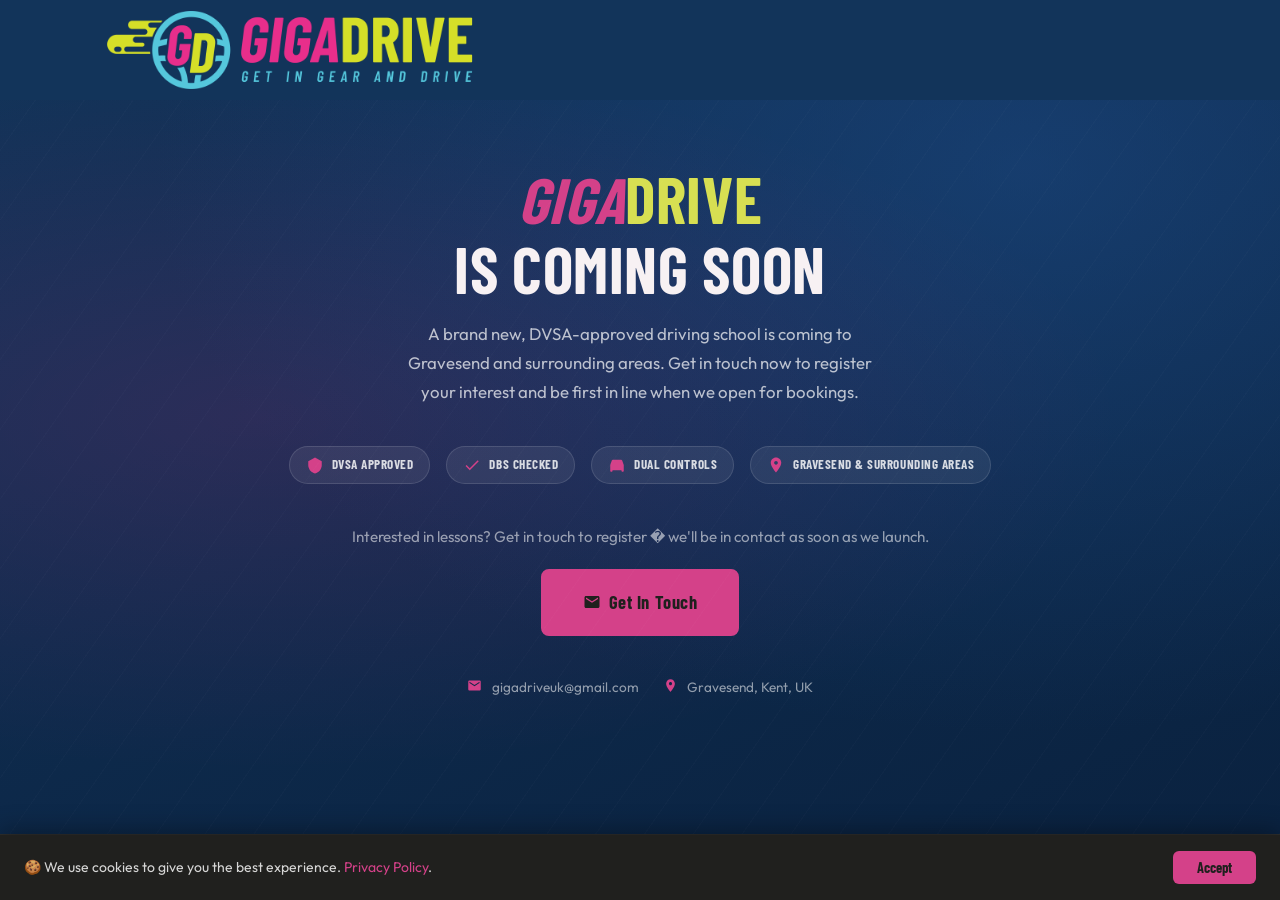
==== commit cd5ddb09: "Chore: Post-merge file cleanup" ====
--- a/index.html
+++ b/index.html
@@ -3,389 +3,219 @@
 <head>
   <meta charset="UTF-8" />
   <meta name="viewport" content="width=device-width, initial-scale=1.0" />
-  <meta name="description" content="GIGADRIVE — professional driving lessons across Gravesend and surrounding areas. DVSA-approved instructor, patient teaching, and flexible lesson times to fit your life." />
+  <meta name="description" content="GIGADRIVE � Get In Gear And Drive. A brand new DVSA-approved driving school is coming to Gravesend and surrounding areas. Register your interest today." />
+  <meta name="robots" content="noindex, nofollow" />
   <meta property="og:type"        content="website" />
-  <meta property="og:title"       content="GIGADRIVE — Get In Gear And Drive" />
-  <meta property="og:description" content="Professional driving lessons across Gravesend and surrounding areas. DVSA-approved, patient and flexible — new pupils always welcome." />
+  <meta property="og:title"       content="GIGADRIVE � Coming Soon" />
+  <meta property="og:description" content="Professional driving lessons across Gravesend and surrounding areas. Launching soon." />
   <meta property="og:image"       content="https://www.gigadrive.co.uk/images/Open-Graph_2-Square Logo.jpg" />
   <meta property="og:url"         content="https://www.gigadrive.co.uk" />
-  <meta name="twitter:card"       content="summary_large_image" />
-  <title>Driving Lessons in Gravesend | GIGADRIVE</title>
+  <title>GIGADRIVE � Coming Soon | Driving Lessons in Gravesend</title>
   <link rel="icon" type="image/x-icon" href="images/GD_32x32.ico" />
-  <!-- ⬇ Styles — edit css/variables.css to change colours & logo -->
   <link rel="stylesheet" href="css/variables.css" />
   <link rel="stylesheet" href="css/fonts.css" />
   <link rel="stylesheet" href="css/style.css" />
-  <script type="application/ld+json">
-  {
-    "@context": "https://schema.org",
-    "@type": "LocalBusiness",
-    "@id": "https://www.gigadrive.co.uk/#business",
-    "name": "GIGADRIVE",
-    "description": "Professional, DVSA-approved driving lessons across Gravesend and surrounding areas. Outstanding first-time pass rates.",
-    "url": "https://www.gigadrive.co.uk",
-    "mainEntityOfPage": "https://www.gigadrive.co.uk/",
-    "logo": "https://www.gigadrive.co.uk/images/GD_1-Primary Logo_Colored.png",
-    "image": "https://www.gigadrive.co.uk/images/og-image.jpg",
-    "telephone": "+447700000000",
-    "email": "gigadriveuk@gmail.com",
-    "address": {
-      "@type": "PostalAddress",
-      "addressLocality": "Gravesend",
-      "addressRegion": "Kent",
-      "addressCountry": "GB"
-    },
-    "geo": {
-      "@type": "GeoCoordinates",
-      "latitude": 51.4415,
-      "longitude": 0.3683
-    },
-    "openingHoursSpecification": [
-      {
-        "@type": "OpeningHoursSpecification",
-        "dayOfWeek": ["Monday", "Tuesday", "Wednesday", "Thursday", "Friday"],
-        "opens": "09:00",
-        "closes": "17:00"
-      },
-      {
-        "@type": "OpeningHoursSpecification",
-        "dayOfWeek": "Saturday",
-        "opens": "10:00",
-        "closes": "16:00"
-      }
-    ],
-    "aggregateRating": {
-      "@type": "AggregateRating",
-      "ratingValue": 5,
-      "bestRating": 5,
-      "reviewCount": 500
-    },
-    "areaServed": [
-      "Gravesend", "Northfleet", "Swanscombe", "Ebbsfleet", "Dartford",
-      "Longfield", "Meopham", "Cobham", "Higham", "Strood", "Rochester", "Chatham"
-    ],
-    "priceRange": "££",
-    "sameAs": [
-      "https://www.facebook.com/GIGADRIVEUK",
-      "https://www.instagram.com/GIGADRIVEUK",
-      "https://www.tiktok.com/@GIGADRIVEUK"
-    ]
-  }
-  </script>
+  <style>
+    /* -- Holding-page layout only � not covered by style.css -- */
+    body {
+      background: var(--c-primary);
+      color: var(--c-white);
+      display: flex;
+      flex-direction: column;
+      min-height: 100vh;
+    }
+
+    .holding-page {
+      flex: 1;
+      display: flex;
+      flex-direction: column;
+      align-items: center;
+      justify-content: center;
+      padding: calc(var(--nav-h) + 2rem) 1.5rem 4rem;
+      text-align: center;
+      background:
+        radial-gradient(ellipse at 20% 50%, rgba(255,46,154,0.12) 0%, transparent 60%),
+        radial-gradient(ellipse at 80% 20%, rgba(30,77,140,0.5) 0%, transparent 60%),
+        linear-gradient(160deg, var(--c-primary) 0%, #0a2240 100%);
+      position: relative;
+      overflow: hidden;
+    }
+
+    .holding-page::before {
+      content: '';
+      position: absolute;
+      inset: 0;
+      background-image: repeating-linear-gradient(
+        -55deg,
+        rgba(255,255,255,0.015) 0px,
+        rgba(255,255,255,0.015) 1px,
+        transparent 1px,
+        transparent 40px
+      );
+      pointer-events: none;
+    }
+
+    .holding-inner {
+      position: relative;
+      max-width: 640px;
+      width: 100%;
+    }
+
+    .holding-logo-wrap {
+      margin-bottom: 2.5rem;
+    }
+
+    .holding-logo-wrap .site-logo {
+      max-height: 80px;
+    }
+
+    .holding-logo-fallback {
+      display: none;
+      font-family: var(--font-head);
+      font-size: 3rem;
+      font-weight: 900;
+      line-height: 1;
+    }
+
+    .holding-logo-tagline {
+      font-family: var(--font-head);
+      font-size: 0.85rem;
+      font-weight: 600;
+      letter-spacing: 0.18em;
+      text-transform: uppercase;
+      color: rgba(255,255,255,0.45);
+      margin-top: 0.5rem;
+    }
+
+    .holding-heading {
+      font-family: var(--font-head);
+      font-size: clamp(2.4rem, 7vw, 4rem);
+      font-weight: 900;
+      line-height: 1.1;
+      letter-spacing: 0.01em;
+      text-transform: uppercase;
+      color: var(--c-white);
+      margin-bottom: 1rem;
+    }
+
+    .holding-desc {
+      font-size: 1.05rem;
+      line-height: 1.7;
+      color: rgba(255,255,255,0.7);
+      max-width: 500px;
+      margin: 0 auto 2.5rem;
+    }
+
+    /* Trust items styled for the dark background */
+    .holding-trust {
+      display: flex;
+      justify-content: center;
+      gap: 1rem;
+      flex-wrap: wrap;
+      margin-bottom: 2.5rem;
+    }
+
+    .holding-trust .trust-item {
+      background: rgba(255,255,255,0.07);
+      border: 1px solid rgba(255,255,255,0.12);
+      border-radius: var(--radius-pill);
+      padding: 0.45rem 1rem;
+      color: rgba(255,255,255,0.82);
+      font-size: 0.82rem;
+    }
+
+    .holding-trust .trust-item svg {
+      fill: var(--c-accent);
+    }
+
+    .holding-cta {
+      margin-bottom: 2.5rem;
+    }
+
+    .holding-cta p {
+      font-size: 0.95rem;
+      color: rgba(255,255,255,0.55);
+      margin-bottom: 1.25rem;
+    }
+
+    .holding-contacts {
+      display: flex;
+      align-items: center;
+      justify-content: center;
+      gap: 1.5rem;
+      flex-wrap: wrap;
+      margin-bottom: 2.5rem;
+    }
+
+    .holding-contacts .footer-contact-row {
+      margin-bottom: 0;
+      justify-content: center;
+    }
+  </style>
 </head>
-<body>
-
-<!-- ══════════════════════════════════════════════════════════════
+<body data-layout="holding">
+
+<!-- --------------------------------------------------------------
      NAVIGATION
-════════════════════════════════════════════════════════════════ -->
+---------------------------------------------------------------- -->
 <div id="site-header"></div>
 
-<!-- ══════════════════════════════════════════════════════════════
-     HERO
-════════════════════════════════════════════════════════════════ -->
-<section class="hero" aria-labelledby="hero-h1">
-  <div class="wrap hero-inner">
-
-    <div class="hero-copy">
-      <div class="hero-eyebrow">DVSA Approved · Gravesend and surrounding areas</div>
-
-      <h1 class="hero-h1" id="hero-h1">
-        <em class="giga">GIGA</em><span class="drive">DRIVE</span>
-      </h1>
-      <p class="hero-slogan">Get In Gear And Drive</p>
-
-      <p class="hero-desc">
-        Professional, patient driving lessons across Gravesend and surrounding areas. Whether you're a
-        complete beginner or returning to the road — we'll get you there
-        confidently and safely.
-      </p>
-
-      <div class="hero-actions">
-        <a href="contact.html" class="btn btn-accent btn-lg">Book Your Lesson</a>
-        <a href="lessons.html" class="btn btn-outline-white btn-lg">View Prices</a>
-      </div>
-
-      <div class="hero-stats">
-        <div>
-          <span class="hero-stat-num">ADI</span>
-          <span class="hero-stat-lbl">DVSA-approved from day one</span>
-        </div>
-        <div>
-          <span class="hero-stat-num">12+</span>
-          <span class="hero-stat-lbl">Areas covered</span>
-        </div>
-        <div>
-          <span class="hero-stat-num">2026</span>
-          <span class="hero-stat-lbl">Est. in Gravesend</span>
-        </div>
+<main class="holding-page" role="main">
+    <div class="holding-inner"></div>    <!-- Heading -->
+    <h1 class="holding-heading">
+      <em class="giga">GIGA</em><span class="drive">DRIVE</span><br />Is Coming Soon
+    </h1>
+
+    <!-- Description -->
+    <p class="holding-desc">
+      A brand new, DVSA-approved driving school is coming to Gravesend and surrounding areas.
+      Get in touch now to register your interest and be first in line when we open for bookings.
+    </p>
+
+    <!-- Trust badges -->
+    <div class="holding-trust" aria-label="Key trust signals">
+      <div class="trust-item">
+        <svg viewBox="0 0 24 24"><path d="M12 2L3 7v5c0 5.25 3.75 10.15 9 11.35C17.25 22.15 21 17.25 21 12V7l-9-5z"/></svg>
+        DVSA Approved
+      </div>
+      <div class="trust-item">
+        <svg viewBox="0 0 24 24"><path d="M9 16.17L4.83 12l-1.42 1.41L9 19 21 7l-1.41-1.41z"/></svg>
+        DBS Checked
+      </div>
+      <div class="trust-item">
+        <svg viewBox="0 0 24 24"><path d="M18.92 6.01C18.72 5.42 18.16 5 17.5 5h-11c-.66 0-1.21.42-1.42 1.01L3 12v8c0 .55.45 1 1 1h1c.55 0 1-.45 1-1v-1h12v1c0 .55.45 1 1 1h1c.55 0 1-.45 1-1v-8l-2.08-5.99z"/></svg>
+        Dual Controls
+      </div>
+      <div class="trust-item">
+        <svg viewBox="0 0 24 24"><path d="M12 2C8.13 2 5 5.13 5 9c0 5.25 7 13 7 13s7-7.75 7-13c0-3.87-3.13-7-7-7zm0 9.5c-1.38 0-2.5-1.12-2.5-2.5s1.12-2.5 2.5-2.5 2.5 1.12 2.5 2.5-1.12 2.5-2.5 2.5z"/></svg>
+        Gravesend &amp; Surrounding Areas
       </div>
     </div>
 
-    <!-- Right panel: plate + benefits -->
-    <div class="hero-panel">
-      <p class="hero-panel-title">Look out for us on the road</p>
-
-      <div class="hero-plate-wrap">
-        <div class="plate plate--lg" aria-label="Vehicle registration GIGADRV">
-          <span class="plate-num">GIGADRV</span>
-        </div>
-        <p class="plate-caption">Our training car — spot it across Gravesend and surrounding areas!</p>
-      </div>
-
-      <div class="hero-benefits">
-        <div class="hero-benefit">
-          <div class="hero-benefit-icon">✅</div>
-          DVSA Approved Driving Instructor
-        </div>
-        <div class="hero-benefit">
-          <div class="hero-benefit-icon">🚗</div>
-          Manual Driving Lessons
-        </div>
-        <div class="hero-benefit">
-          <div class="hero-benefit-icon">📍</div>
-          Pick-up from Home / School / Work
-        </div>
-        <div class="hero-benefit">
-          <div class="hero-benefit-icon">🛡️</div>
-          Fully Insured, Dual Controls
-        </div>
-      </div>
+    <!-- CTA -->
+    <div class="holding-cta">
+      <p>Interested in lessons? Get in touch to register � we'll be in contact as soon as we launch.</p>
+      <a href="mailto:gigadriveuk@gmail.com" class="btn btn-accent btn-lg">
+        <svg viewBox="0 0 24 24" style="width:18px;height:18px;fill:currentColor;flex-shrink:0;"><path d="M20 4H4c-1.1 0-1.99.9-1.99 2L2 18c0 1.1.9 2 2 2h16c1.1 0 2-.9 2-2V6c0-1.1-.9-2-2-2zm0 4l-8 5-8-5V6l8 5 8-5v2z"/></svg>
+        Get In Touch
+      </a>
     </div>
 
+    <!-- Contact details -->
+    <div class="holding-contacts">
+      <div class="footer-contact-row">
+        <svg viewBox="0 0 24 24"><path d="M20 4H4c-1.1 0-1.99.9-1.99 2L2 18c0 1.1.9 2 2 2h16c1.1 0 2-.9 2-2V6c0-1.1-.9-2-2-2zm0 4l-8 5-8-5V6l8 5 8-5v2z"/></svg>
+        <span><a href="mailto:gigadriveuk@gmail.com" style="color:rgba(255,255,255,0.55);">gigadriveuk@gmail.com</a></span>
+      </div>
+      <div class="footer-contact-row">
+        <svg viewBox="0 0 24 24"><path d="M12 2C8.13 2 5 5.13 5 9c0 5.25 7 13 7 13s7-7.75 7-13c0-3.87-3.13-7-7-7zm0 9.5c-1.38 0-2.5-1.12-2.5-2.5s1.12-2.5 2.5-2.5 2.5 1.12 2.5 2.5-1.12 2.5-2.5 2.5z"/></svg>
+        <span>Gravesend, Kent, UK</span>
+      </div>
+    </div>
+
   </div>
-</section>
-
-<!-- ══════════════════════════════════════════════════════════════
-     TRUST STRIP
-════════════════════════════════════════════════════════════════ -->
-<div class="trust-strip" aria-label="Key trust signals">
-  <div class="wrap trust-strip-inner">
-    <div class="trust-item">
-      <svg viewBox="0 0 24 24" aria-hidden="true"><path d="M12 2L3 7v5c0 5.25 3.75 10.15 9 11.35C17.25 22.15 21 17.25 21 12V7l-9-5z"/></svg>
-      DVSA Approved
-    </div>
-    <div class="trust-item">
-      <svg viewBox="0 0 24 24" aria-hidden="true"><path d="M12 1L3 5v6c0 5.55 3.84 10.74 9 12 5.16-1.26 9-6.45 9-12V5l-9-4z"/></svg>
-      Fully Insured
-    </div>
-    <div class="trust-item">
-      <svg viewBox="0 0 24 24" aria-hidden="true"><path d="M9 16.17L4.83 12l-1.42 1.41L9 19 21 7l-1.41-1.41z"/></svg>
-      DBS Checked
-    </div>
-    <div class="trust-item">
-      <svg viewBox="0 0 24 24" aria-hidden="true"><path d="M12 2C8.13 2 5 5.13 5 9c0 5.25 7 13 7 13s7-7.75 7-13c0-3.87-3.13-7-7-7zm0 9.5c-1.38 0-2.5-1.12-2.5-2.5s1.12-2.5 2.5-2.5 2.5 1.12 2.5 2.5-1.12 2.5-2.5 2.5z"/></svg>
-      Local &amp; Independent
-    </div>
-    <div class="trust-item">
-      <svg viewBox="0 0 24 24" aria-hidden="true"><path d="M18.92 6.01C18.72 5.42 18.16 5 17.5 5h-11c-.66 0-1.21.42-1.42 1.01L3 12v8c0 .55.45 1 1 1h1c.55 0 1-.45 1-1v-1h12v1c0 .55.45 1 1 1h1c.55 0 1-.45 1-1v-8l-2.08-5.99zM6.5 16c-.83 0-1.5-.67-1.5-1.5S5.67 13 6.5 13s1.5.67 1.5 1.5S7.33 16 6.5 16zm11 0c-.83 0-1.5-.67-1.5-1.5s.67-1.5 1.5-1.5 1.5.67 1.5 1.5-.67 1.5-1.5 1.5zM5 11l1.5-4.5h11L19 11H5z"/></svg>
-      Dual Controls
-    </div>
-  </div>
-</div>
-
-<!-- ══════════════════════════════════════════════════════════════
-     WHY GIGADRIVE + COVERAGE AREA
-════════════════════════════════════════════════════════════════ -->
-<section class="section section--alt" id="why" aria-labelledby="why-h2">
-  <div class="wrap">
-    <div class="why-grid">
-
-      <div class="why-copy">
-        <div class="section-label">Why Choose Us</div>
-        <h2 id="why-h2">Learning to Drive<br />Done <span style="color:var(--c-accent);">Right</span></h2>
-        <p class="lead">
-          At <em class="giga">GIGA</em><span class="drive">DRIVE</span> we believe every learner is unique. Our DVSA-approved instructor
-          tailors every lesson to your pace, your confidence and your goals — not a
-          one-size-fits-all script.
-        </p>
-
-        <div class="why-list">
-          <div class="why-item reveal">
-            <div class="why-icon">
-              <svg viewBox="0 0 24 24"><path d="M12 2L3 7v5c0 5.25 3.75 10.15 9 11.35C17.25 22.15 21 17.25 21 12V7l-9-5z"/></svg>
-            </div>
-            <div>
-              <h4>DVSA Approved Instructor</h4>
-              <p>Fully qualified ADI, registered with the Driver &amp; Vehicle Standards Agency. You're in safe, professional hands.</p>
-            </div>
-          </div>
-          <div class="why-item reveal">
-            <div class="why-icon">
-              <svg viewBox="0 0 24 24"><path d="M11.99 2C6.47 2 2 6.48 2 12s4.47 10 9.99 10C17.52 22 22 17.52 22 12S17.52 2 11.99 2zm4.24 16L12 15.45 7.77 18l1.12-4.81-3.73-3.23 4.92-.42L12 5l1.92 4.53 4.92.42-3.73 3.23L16.23 18z"/></svg>
-            </div>
-            <div>
-              <h4>Personalised from the Start</h4>
-              <p>Every lesson is built around you — your pace, your goals, your confidence. No cookie-cutter approach, ever.</p>
-            </div>
-          </div>
-          <div class="why-item reveal">
-            <div class="why-icon">
-              <svg viewBox="0 0 24 24"><path d="M12 12c2.21 0 4-1.79 4-4s-1.79-4-4-4-4 1.79-4 4 1.79 4 4 4zm0 2c-2.67 0-8 1.34-8 4v2h16v-2c0-2.66-5.33-4-8-4z"/></svg>
-            </div>
-            <div>
-              <h4>Free Pick-Up &amp; Drop-Off</h4>
-              <p>We collect you from home, school or work anywhere within our Gravesend and surrounding areas coverage area.</p>
-            </div>
-          </div>
-        </div>
-      </div>
-
-      <!-- Coverage area card -->
-      <div class="area-card reveal">
-        <h3>Covering All of Gravesend and surrounding areas</h3>
-        <div class="area-tags">
-          <span class="area-tag">Gravesend</span>
-          <span class="area-tag">Northfleet</span>
-          <span class="area-tag">Swanscombe</span>
-          <span class="area-tag">Ebbsfleet</span>
-          <span class="area-tag">Dartford</span>
-          <span class="area-tag">Longfield</span>
-          <span class="area-tag">Meopham</span>
-          <span class="area-tag">Cobham</span>
-          <span class="area-tag">Higham</span>
-          <span class="area-tag">Strood</span>
-          <span class="area-tag">Rochester</span>
-          <span class="area-tag">Chatham</span>
-        </div>
-        <p style="color:rgba(255,255,255,0.55);font-size:0.88rem;line-height:1.7;margin-bottom:1.5rem;">
-          Not sure if we cover your area? Get in touch — we're flexible and happy to discuss routes and pick-up points.
-        </p>
-        <a href="contact.html" class="btn btn-accent">Check Your Area</a>
-      </div>
-
-    </div>
-  </div>
-</section>
-
-<!-- ══════════════════════════════════════════════════════════════
-     LESSON TYPES
-════════════════════════════════════════════════════════════════ -->
-<section class="section" id="lessons" aria-labelledby="lessons-h2">
-  <div class="wrap">
-    <div class="section-head">
-      <div class="section-label">What We Offer</div>
-      <h2 class="section-title" id="lessons-h2">Lessons for <span class="ul">Every Learner</span></h2>
-      <p class="section-sub">Tailored to your experience, goals and schedule — no two lessons are the same.</p>
-    </div>
-
-    <div class="cards-grid">
-
-      <article class="card reveal">
-        <div class="card-top">
-          <div class="card-icon"><svg viewBox="0 0 24 24"><path d="M18.92 6.01C18.72 5.42 18.16 5 17.5 5h-11c-.66 0-1.21.42-1.42 1.01L3 12v8c0 .55.45 1 1 1h1c.55 0 1-.45 1-1v-1h12v1c0 .55.45 1 1 1h1c.55 0 1-.45 1-1v-8l-2.08-5.99z"/></svg></div>
-          <h3>Beginner Lessons</h3>
-        </div>
-        <div class="card-body">
-          <p>Never sat behind the wheel? No problem. We start at the very beginning — controls, moving off, observation and hazard awareness — all at your pace with zero pressure.</p>
-          <a href="lessons.html#beginner" class="card-link">Find out more →</a>
-        </div>
-      </article>
-
-      <article class="card reveal">
-        <div class="card-top">
-          <div class="card-icon"><svg viewBox="0 0 24 24"><path d="M12 3c-4.97 0-9 4.03-9 9s4.03 9 9 9 9-4.03 9-9-4.03-9-9-9zm1 14.5h-2v-2h2v2zm2.07-7.75l-.9.92C13.45 11.9 13 12.5 13 14h-2v-.5c0-1.1.45-2.1 1.17-2.83l1.24-1.26c.37-.36.59-.86.59-1.41 0-1.1-.9-2-2-2s-2 .9-2 2H8c0-2.21 1.79-4 4-4s4 1.79 4 4c0 .88-.36 1.68-.93 2.25z"/></svg></div>
-          <h3>Refresher Lessons</h3>
-        </div>
-        <div class="card-body">
-          <p>Haven't driven in a while? Our refresher sessions rebuild your skills and confidence quickly so you can get back on the road safely and independently.</p>
-          <a href="lessons.html#refresher" class="card-link">Find out more →</a>
-        </div>
-      </article>
-
-
-      <article class="card reveal">
-        <div class="card-top">
-          <div class="card-icon"><svg viewBox="0 0 24 24"><path d="M20 4H4c-1.1 0-1.99.9-1.99 2L2 18c0 1.1.9 2 2 2h16c1.1 0 2-.9 2-2V6c0-1.1-.9-2-2-2zm0 4l-8 5-8-5V6l8 5 8-5v2z"/></svg></div>
-          <h3>Theory Test Support</h3>
-        </div>
-        <div class="card-body">
-          <p>We guide you to the best resources for hazard perception and theory knowledge so you can tackle the DVSA theory test with confidence.</p>
-          <a href="lessons.html#theory" class="card-link">Find out more →</a>
-        </div>
-      </article>
-
-    </div>
-  </div>
-</section>
-
-<!-- ══════════════════════════════════════════════════════════════
-     PRICING CTA
-════════════════════════════════════════════════════════════════ -->
-<section class="section section--alt" id="pricing" aria-labelledby="pricing-h2">
-  <div class="wrap">
-    <div class="section-head">
-      <div class="section-label">Pricing</div>
-      <h2 class="section-title" id="pricing-h2">Simple, <span class="ul">Honest</span> Pricing</h2>
-      <p class="section-sub">No hidden charges. No nasty surprises. Pay As You Go or save with a block booking — full pricing details on our Lessons &amp; Prices page.</p>
-    </div>
-
-    <div class="text-center" style="margin-top:2rem;">
-      <a href="lessons.html#pricing" class="btn btn-accent btn-lg">View Full Pricing</a>
-    </div>
-  </div>
-</section>
-
-<!-- ══════════════════════════════════════════════════════════════
-     SOCIAL MEDIA
-════════════════════════════════════════════════════════════════ -->
-<section class="section section--alt" id="social" aria-labelledby="social-h2">
-  <div class="wrap">
-    <div class="section-head">
-      <div class="section-label">Social Media</div>
-      <h2 class="section-title" id="social-h2">Follow <span class="ul">GIGADRIVE</span></h2>
-      <p class="section-sub">Tips, success stories, local driving news and celebration posts — join our community.</p>
-    </div>
-
-    <div class="social-cards">
-      <a href="https://www.facebook.com/GIGADRIVEUK" class="social-card sc-facebook" target="_blank" rel="noopener noreferrer" aria-label="GIGADRIVE on Facebook">
-        <svg viewBox="0 0 24 24" fill="#1877F2"><path d="M24 12.073c0-6.627-5.373-12-12-12s-12 5.373-12 12c0 5.99 4.388 10.954 10.125 11.854v-8.385H7.078v-3.47h3.047V9.43c0-3.007 1.792-4.669 4.533-4.669 1.312 0 2.686.235 2.686.235v2.953H15.83c-1.491 0-1.956.925-1.956 1.874v2.25h3.328l-.532 3.47h-2.796v8.385C19.612 23.027 24 18.062 24 12.073z"/></svg>
-        <span>Facebook</span>
-      </a>
-      <a href="https://www.instagram.com/GIGADRIVEUK" class="social-card sc-instagram" target="_blank" rel="noopener noreferrer" aria-label="GIGADRIVE on Instagram">
-        <svg viewBox="0 0 24 24"><defs><radialGradient id="ig-gd" cx="30%" cy="107%" r="150%"><stop offset="0%" stop-color="#fdf497"/><stop offset="45%" stop-color="#fd5949"/><stop offset="60%" stop-color="#d6249f"/><stop offset="90%" stop-color="#285AEB"/></radialGradient></defs><path fill="url(#ig-gd)" d="M12 2.163c3.204 0 3.584.012 4.85.07 3.252.148 4.771 1.691 4.919 4.919.058 1.265.069 1.645.069 4.849 0 3.205-.012 3.584-.069 4.849-.149 3.225-1.664 4.771-4.919 4.919-1.266.058-1.644.07-4.85.07-3.204 0-3.584-.012-4.849-.07-3.26-.149-4.771-1.699-4.919-4.92-.058-1.265-.07-1.644-.07-4.849 0-3.204.013-3.583.07-4.849.149-3.227 1.664-4.771 4.919-4.919 1.266-.057 1.645-.069 4.849-.069zm0-2.163c-3.259 0-3.667.014-4.947.072-4.358.2-6.78 2.618-6.98 6.98-.059 1.281-.073 1.689-.073 4.948 0 3.259.014 3.668.072 4.948.2 4.358 2.618 6.78 6.98 6.98 1.281.058 1.689.072 4.948.072 3.259 0 3.668-.014 4.948-.072 4.354-.2 6.782-2.618 6.979-6.98.059-1.28.073-1.689.073-4.948 0-3.259-.014-3.667-.072-4.947-.196-4.354-2.617-6.78-6.979-6.98-1.281-.059-1.69-.073-4.949-.073zm0 5.838c-3.403 0-6.162 2.759-6.162 6.162s2.759 6.163 6.162 6.163 6.162-2.759 6.162-6.163c0-3.403-2.759-6.162-6.162-6.162zm0 10.162c-2.209 0-4-1.79-4-4 0-2.209 1.791-4 4-4s4 1.791 4 4c0 2.21-1.791 4-4 4zm6.406-11.845c-.796 0-1.441.645-1.441 1.44s.645 1.44 1.441 1.44c.795 0 1.439-.645 1.439-1.44s-.644-1.44-1.439-1.44z"/></svg>
-        <span>Instagram</span>
-      </a>
-      <a href="https://www.tiktok.com/@GIGADRIVEUK" class="social-card sc-tiktok" target="_blank" rel="noopener noreferrer" aria-label="GIGADRIVE on TikTok">
-        <svg viewBox="0 0 24 24"><path d="M12.525.02c1.31-.02 2.61-.01 3.91-.02.08 1.53.63 3.09 1.75 4.17 1.12 1.11 2.7 1.62 4.24 1.79v4.03c-1.44-.05-2.89-.35-4.2-.97-.57-.26-1.1-.59-1.62-.93-.01 2.92.01 5.84-.02 8.75-.08 1.4-.54 2.79-1.35 3.94-1.31 1.92-3.58 3.17-5.91 3.21-1.43.08-2.86-.31-4.08-1.03-2.02-1.19-3.44-3.37-3.65-5.71-.02-.5-.03-1-.01-1.49.18-1.9 1.12-3.72 2.58-4.96 1.66-1.44 3.98-2.13 6.15-1.72.02 1.48-.04 2.96-.04 4.44-.99-.32-2.15-.23-3.02.37-.63.41-1.11 1.04-1.36 1.75-.21.51-.15 1.07-.14 1.61.24 1.64 1.82 3.02 3.5 2.87 1.12-.01 2.19-.66 2.77-1.61.19-.33.4-.67.41-1.06.1-1.79.06-3.57.07-5.36.01-4.03-.01-8.05.02-12.07z"/></svg>
-        <span>TikTok</span>
-      </a>
-      <!--<a href="https://www.youtube.com/@GIGADRIVEUK" class="social-card sc-youtube" target="_blank" rel="noopener noreferrer" aria-label="GIGADRIVE on YouTube">
-        <svg viewBox="0 0 24 24" fill="#FF0000"><path d="M23.498 6.186a3.016 3.016 0 0 0-2.122-2.136C19.505 3.545 12 3.545 12 3.545s-7.505 0-9.377.505A3.017 3.017 0 0 0 .502 6.186C0 8.07 0 12 0 12s0 3.93.502 5.814a3.016 3.016 0 0 0 2.122 2.136c1.871.505 9.376.505 9.376.505s7.505 0 9.377-.505a3.015 3.015 0 0 0 2.122-2.136C24 15.93 24 12 24 12s0-3.93-.502-5.814zM9.545 15.568V8.432L15.818 12l-6.273 3.568z"/></svg>
-        <span>YouTube</span>
-      </a>-->
-      <!--<a href="https://x.com/GIGADRIVEUK" class="social-card sc-twitter" target="_blank" rel="noopener noreferrer" aria-label="GIGADRIVE on X (Twitter)">
-        <svg viewBox="0 0 24 24" fill="#000"><path d="M18.244 2.25h3.308l-7.227 8.26 8.502 11.24H16.17l-4.714-6.231-5.401 6.231H2.746l7.73-8.835L1.254 2.25H8.08l4.261 5.634 5.903-5.634Zm-1.161 17.52h1.833L7.084 4.126H5.117z"/></svg>
-        <span>X (Twitter)</span>
-      </a>-->
-    </div>
-
-    <!--<div class="social-hashtag-block">
-      <div class="hashtag-pill">#GigaDrive</div>
-      <p>Pass your test? Share it! Tag <strong>#GigaDrive</strong> or <strong>#G16DRV</strong> and we'll celebrate with you. 🎉</p>
-    </div>-->
-  </div>
-</section>
-
-<!-- ══════════════════════════════════════════════════════════════
-     CTA BAND
-════════════════════════════════════════════════════════════════ -->
-<section class="cta-band" aria-labelledby="cta-h2">
-  <div class="wrap cta-band-inner">
-    <div class="cta-band-plate">
-      <div class="plate plate--lg" aria-label="GIGADRV number plate"><span class="plate-num">GIGADRV</span></div>
-    </div>
-    <h2 id="cta-h2">Get In Gear And Drive</h2>
-    <p>Book your first lesson today. New pupils — ask about our first lesson discount!</p>
-    <div class="cta-band-actions">
-      <a href="contact.html" class="btn btn-primary btn-lg">Book Now</a>
-      <a href="lessons.html" class="btn btn-outline-dark btn-lg">View All Lessons</a>
-    </div>
-  </div>
-</section>
-
-<!-- ══════════════════════════════════════════════════════════════
-     FOOTER
-════════════════════════════════════════════════════════════════ -->
+</main>
+
 <div id="site-footer"></div>
 
 <script src="js/shared-layout.js"></script>
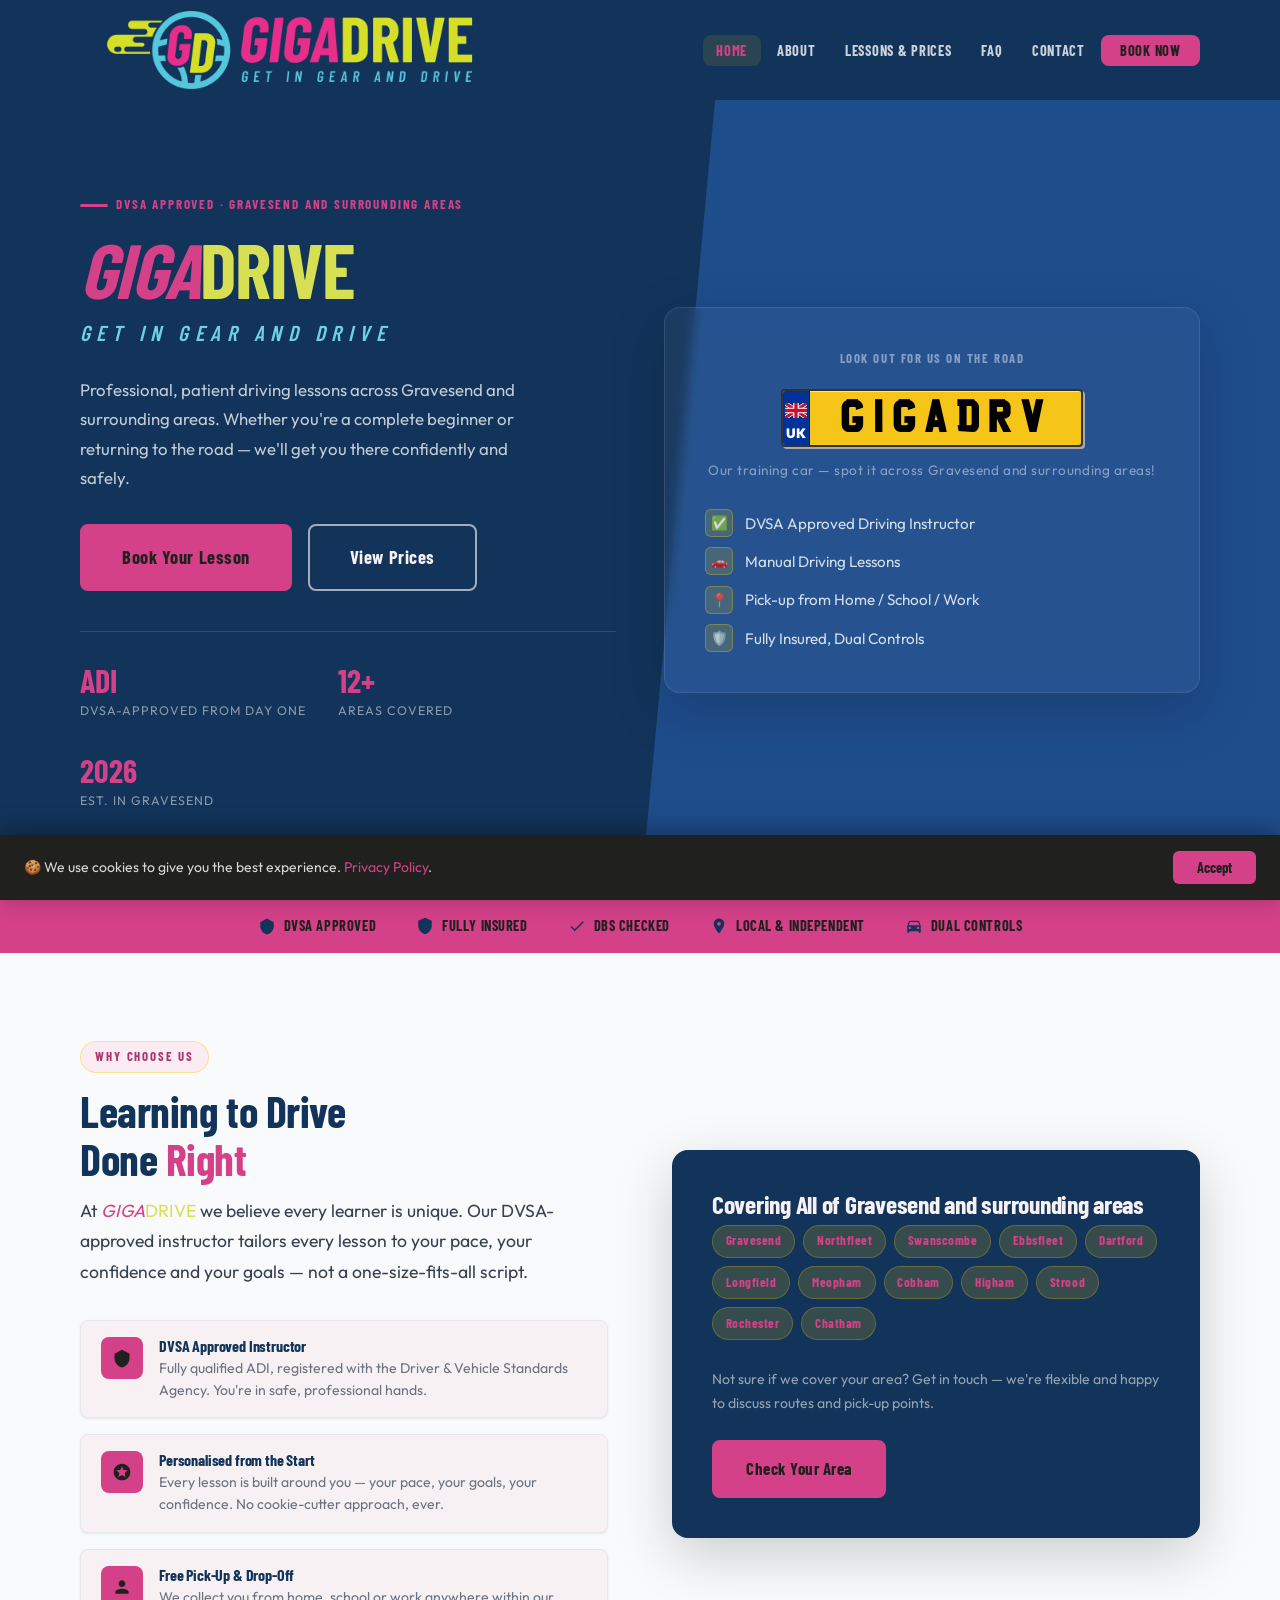
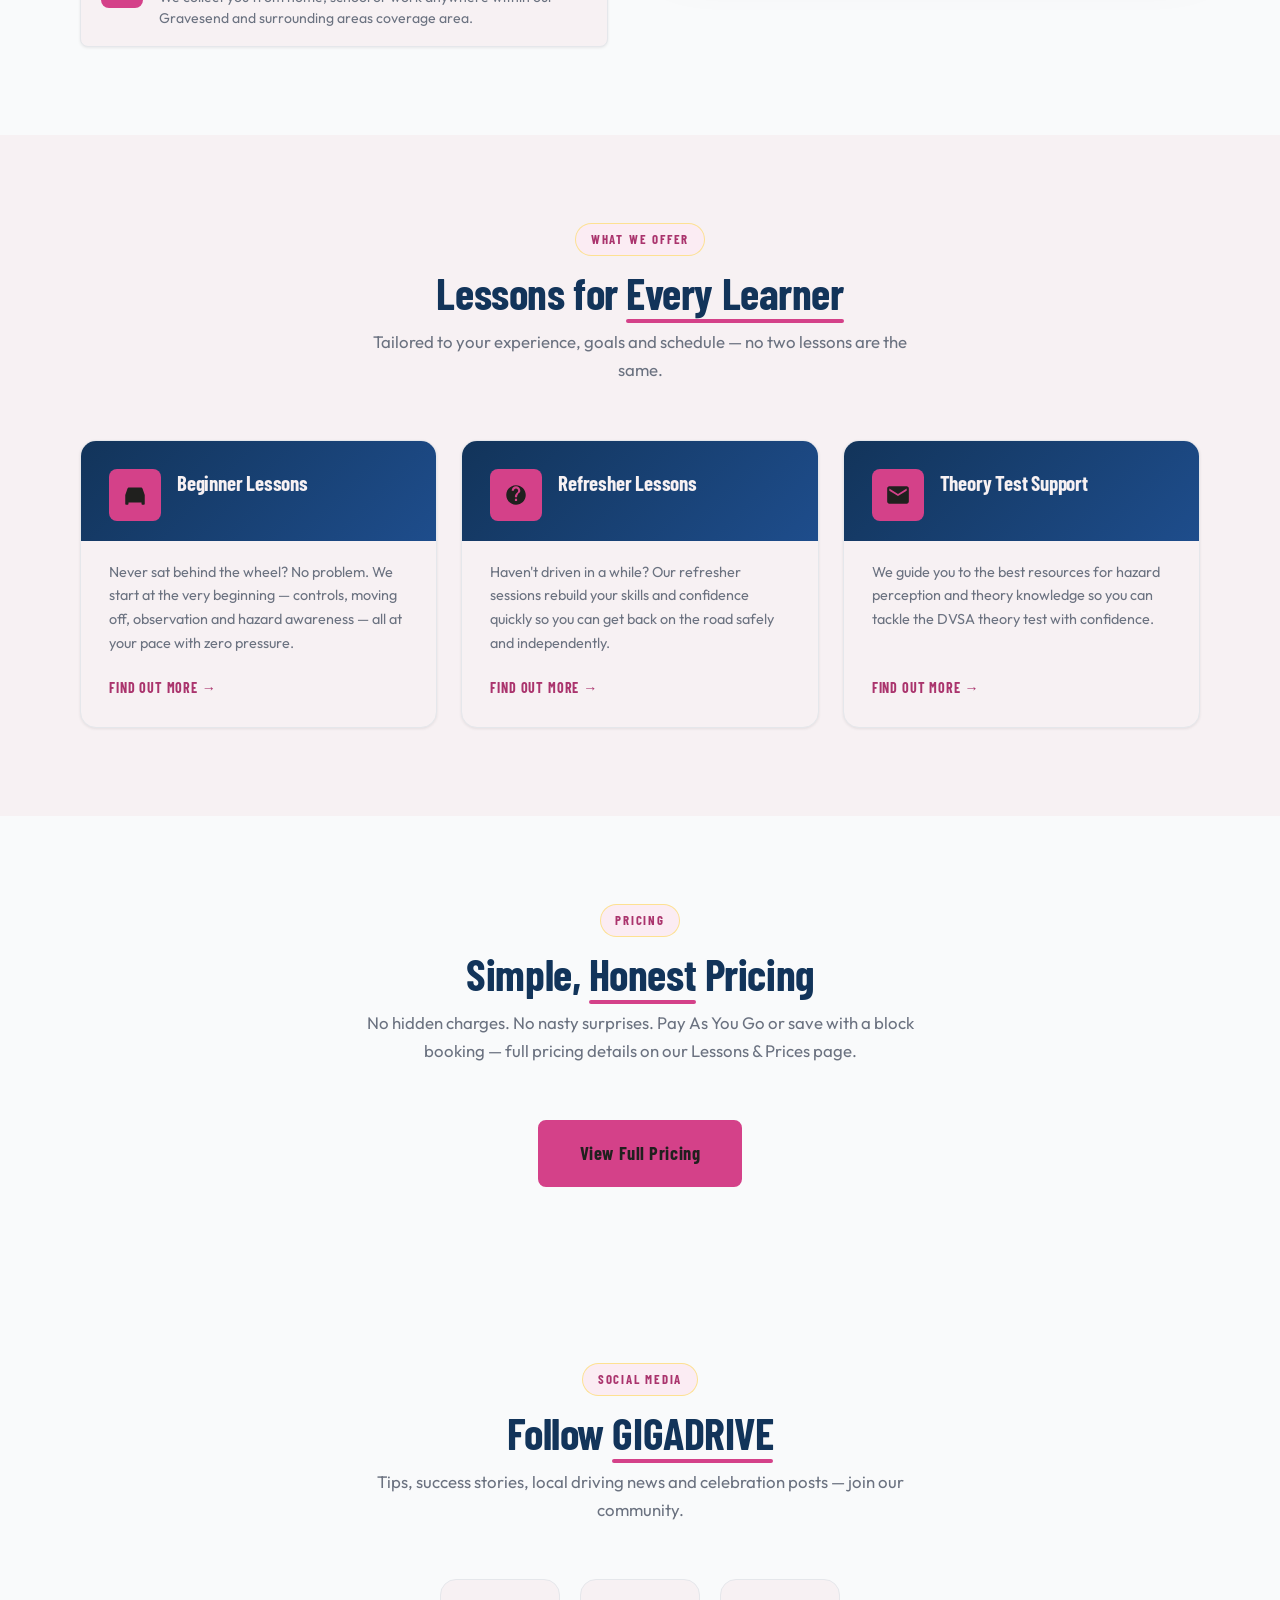
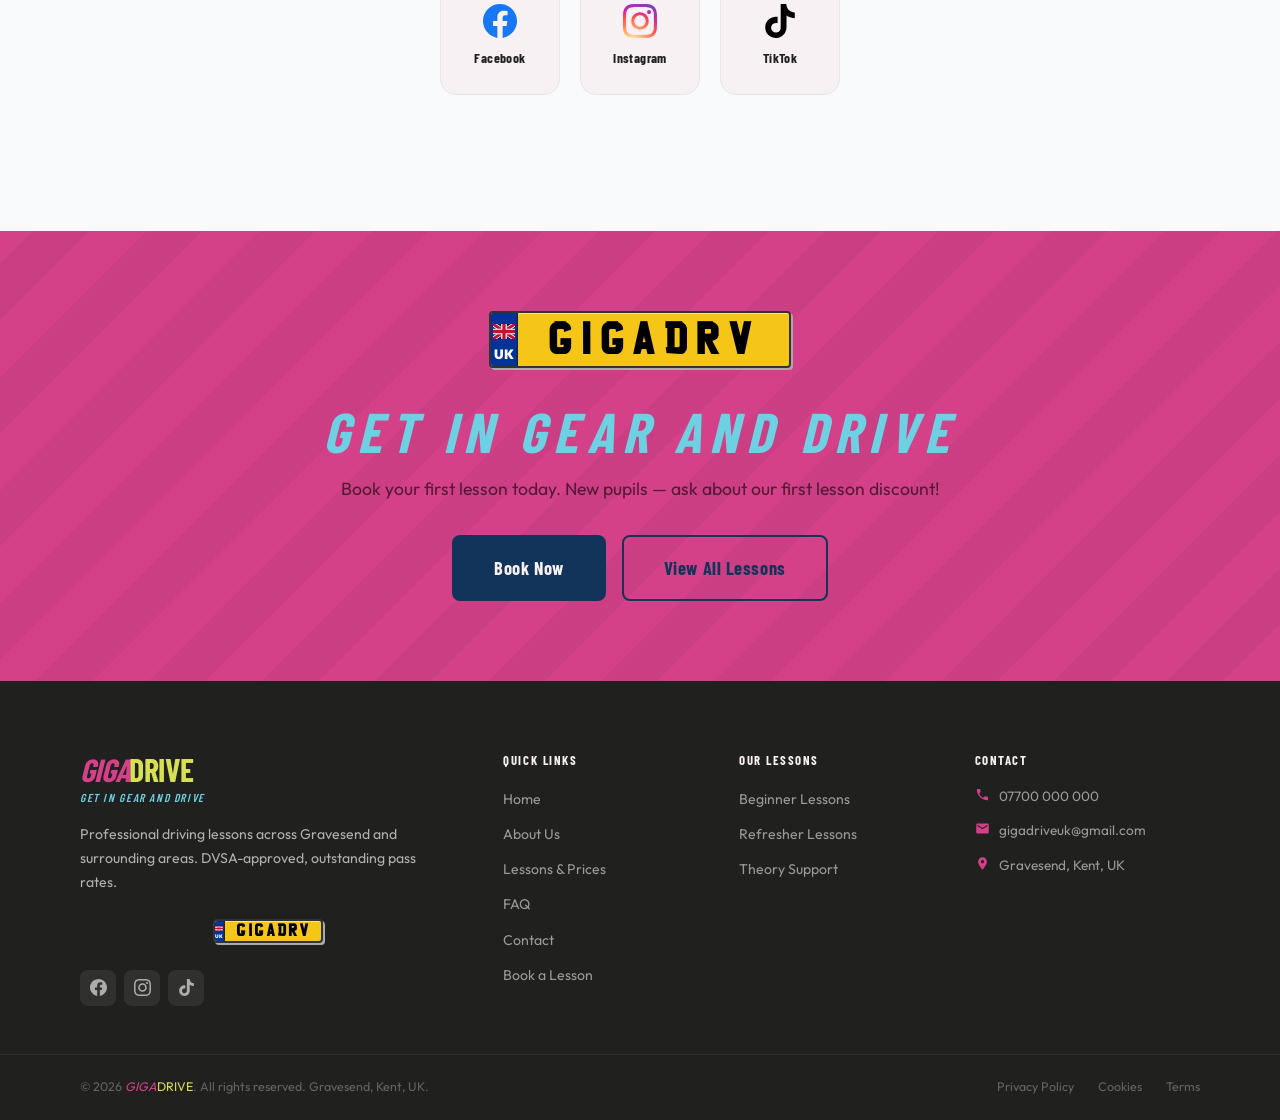
==== commit 472b5968: "Revise site content, update branding, and improve navigation (#11) * Revise about page metrics and r" ====
--- a/index.html
+++ b/index.html
@@ -3,219 +3,389 @@
 <head>
   <meta charset="UTF-8" />
   <meta name="viewport" content="width=device-width, initial-scale=1.0" />
-  <meta name="description" content="GIGADRIVE � Get In Gear And Drive. A brand new DVSA-approved driving school is coming to Gravesend and surrounding areas. Register your interest today." />
-  <meta name="robots" content="noindex, nofollow" />
+  <meta name="description" content="GIGADRIVE — professional driving lessons across Gravesend and surrounding areas. DVSA-approved instructor, patient teaching, and flexible lesson times to fit your life." />
   <meta property="og:type"        content="website" />
-  <meta property="og:title"       content="GIGADRIVE � Coming Soon" />
-  <meta property="og:description" content="Professional driving lessons across Gravesend and surrounding areas. Launching soon." />
+  <meta property="og:title"       content="GIGADRIVE — Get In Gear And Drive" />
+  <meta property="og:description" content="Professional driving lessons across Gravesend and surrounding areas. DVSA-approved, patient and flexible — new pupils always welcome." />
   <meta property="og:image"       content="https://www.gigadrive.co.uk/images/Open-Graph_2-Square Logo.jpg" />
   <meta property="og:url"         content="https://www.gigadrive.co.uk" />
-  <title>GIGADRIVE � Coming Soon | Driving Lessons in Gravesend</title>
+  <meta name="twitter:card"       content="summary_large_image" />
+  <title>Driving Lessons in Gravesend | GIGADRIVE</title>
   <link rel="icon" type="image/x-icon" href="images/GD_32x32.ico" />
+  <!-- ⬇ Styles — edit css/variables.css to change colours & logo -->
   <link rel="stylesheet" href="css/variables.css" />
   <link rel="stylesheet" href="css/fonts.css" />
   <link rel="stylesheet" href="css/style.css" />
-  <style>
-    /* -- Holding-page layout only � not covered by style.css -- */
-    body {
-      background: var(--c-primary);
-      color: var(--c-white);
-      display: flex;
-      flex-direction: column;
-      min-height: 100vh;
-    }
-
-    .holding-page {
-      flex: 1;
-      display: flex;
-      flex-direction: column;
-      align-items: center;
-      justify-content: center;
-      padding: calc(var(--nav-h) + 2rem) 1.5rem 4rem;
-      text-align: center;
-      background:
-        radial-gradient(ellipse at 20% 50%, rgba(255,46,154,0.12) 0%, transparent 60%),
-        radial-gradient(ellipse at 80% 20%, rgba(30,77,140,0.5) 0%, transparent 60%),
-        linear-gradient(160deg, var(--c-primary) 0%, #0a2240 100%);
-      position: relative;
-      overflow: hidden;
-    }
-
-    .holding-page::before {
-      content: '';
-      position: absolute;
-      inset: 0;
-      background-image: repeating-linear-gradient(
-        -55deg,
-        rgba(255,255,255,0.015) 0px,
-        rgba(255,255,255,0.015) 1px,
-        transparent 1px,
-        transparent 40px
-      );
-      pointer-events: none;
-    }
-
-    .holding-inner {
-      position: relative;
-      max-width: 640px;
-      width: 100%;
-    }
-
-    .holding-logo-wrap {
-      margin-bottom: 2.5rem;
-    }
-
-    .holding-logo-wrap .site-logo {
-      max-height: 80px;
-    }
-
-    .holding-logo-fallback {
-      display: none;
-      font-family: var(--font-head);
-      font-size: 3rem;
-      font-weight: 900;
-      line-height: 1;
-    }
-
-    .holding-logo-tagline {
-      font-family: var(--font-head);
-      font-size: 0.85rem;
-      font-weight: 600;
-      letter-spacing: 0.18em;
-      text-transform: uppercase;
-      color: rgba(255,255,255,0.45);
-      margin-top: 0.5rem;
-    }
-
-    .holding-heading {
-      font-family: var(--font-head);
-      font-size: clamp(2.4rem, 7vw, 4rem);
-      font-weight: 900;
-      line-height: 1.1;
-      letter-spacing: 0.01em;
-      text-transform: uppercase;
-      color: var(--c-white);
-      margin-bottom: 1rem;
-    }
-
-    .holding-desc {
-      font-size: 1.05rem;
-      line-height: 1.7;
-      color: rgba(255,255,255,0.7);
-      max-width: 500px;
-      margin: 0 auto 2.5rem;
-    }
-
-    /* Trust items styled for the dark background */
-    .holding-trust {
-      display: flex;
-      justify-content: center;
-      gap: 1rem;
-      flex-wrap: wrap;
-      margin-bottom: 2.5rem;
-    }
-
-    .holding-trust .trust-item {
-      background: rgba(255,255,255,0.07);
-      border: 1px solid rgba(255,255,255,0.12);
-      border-radius: var(--radius-pill);
-      padding: 0.45rem 1rem;
-      color: rgba(255,255,255,0.82);
-      font-size: 0.82rem;
-    }
-
-    .holding-trust .trust-item svg {
-      fill: var(--c-accent);
-    }
-
-    .holding-cta {
-      margin-bottom: 2.5rem;
-    }
-
-    .holding-cta p {
-      font-size: 0.95rem;
-      color: rgba(255,255,255,0.55);
-      margin-bottom: 1.25rem;
-    }
-
-    .holding-contacts {
-      display: flex;
-      align-items: center;
-      justify-content: center;
-      gap: 1.5rem;
-      flex-wrap: wrap;
-      margin-bottom: 2.5rem;
-    }
-
-    .holding-contacts .footer-contact-row {
-      margin-bottom: 0;
-      justify-content: center;
-    }
-  </style>
+  <script type="application/ld+json">
+  {
+    "@context": "https://schema.org",
+    "@type": "LocalBusiness",
+    "@id": "https://www.gigadrive.co.uk/#business",
+    "name": "GIGADRIVE",
+    "description": "Professional, DVSA-approved driving lessons across Gravesend and surrounding areas. Outstanding first-time pass rates.",
+    "url": "https://www.gigadrive.co.uk",
+    "mainEntityOfPage": "https://www.gigadrive.co.uk/",
+    "logo": "https://www.gigadrive.co.uk/images/GD_1-Primary Logo_Colored.png",
+    "image": "https://www.gigadrive.co.uk/images/og-image.jpg",
+    "telephone": "+447700000000",
+    "email": "gigadriveuk@gmail.com",
+    "address": {
+      "@type": "PostalAddress",
+      "addressLocality": "Gravesend",
+      "addressRegion": "Kent",
+      "addressCountry": "GB"
+    },
+    "geo": {
+      "@type": "GeoCoordinates",
+      "latitude": 51.4415,
+      "longitude": 0.3683
+    },
+    "openingHoursSpecification": [
+      {
+        "@type": "OpeningHoursSpecification",
+        "dayOfWeek": ["Monday", "Tuesday", "Wednesday", "Thursday", "Friday"],
+        "opens": "09:00",
+        "closes": "17:00"
+      },
+      {
+        "@type": "OpeningHoursSpecification",
+        "dayOfWeek": "Saturday",
+        "opens": "10:00",
+        "closes": "16:00"
+      }
+    ],
+    "aggregateRating": {
+      "@type": "AggregateRating",
+      "ratingValue": 5,
+      "bestRating": 5,
+      "reviewCount": 500
+    },
+    "areaServed": [
+      "Gravesend", "Northfleet", "Swanscombe", "Ebbsfleet", "Dartford",
+      "Longfield", "Meopham", "Cobham", "Higham", "Strood", "Rochester", "Chatham"
+    ],
+    "priceRange": "££",
+    "sameAs": [
+      "https://www.facebook.com/GIGADRIVEUK",
+      "https://www.instagram.com/GIGADRIVEUK",
+      "https://www.tiktok.com/@GIGADRIVEUK"
+    ]
+  }
+  </script>
 </head>
-<body data-layout="holding">
-
-<!-- --------------------------------------------------------------
+<body>
+
+<!-- ══════════════════════════════════════════════════════════════
      NAVIGATION
----------------------------------------------------------------- -->
+════════════════════════════════════════════════════════════════ -->
 <div id="site-header"></div>
 
-<main class="holding-page" role="main">
-    <div class="holding-inner"></div>    <!-- Heading -->
-    <h1 class="holding-heading">
-      <em class="giga">GIGA</em><span class="drive">DRIVE</span><br />Is Coming Soon
-    </h1>
-
-    <!-- Description -->
-    <p class="holding-desc">
-      A brand new, DVSA-approved driving school is coming to Gravesend and surrounding areas.
-      Get in touch now to register your interest and be first in line when we open for bookings.
-    </p>
-
-    <!-- Trust badges -->
-    <div class="holding-trust" aria-label="Key trust signals">
-      <div class="trust-item">
-        <svg viewBox="0 0 24 24"><path d="M12 2L3 7v5c0 5.25 3.75 10.15 9 11.35C17.25 22.15 21 17.25 21 12V7l-9-5z"/></svg>
-        DVSA Approved
-      </div>
-      <div class="trust-item">
-        <svg viewBox="0 0 24 24"><path d="M9 16.17L4.83 12l-1.42 1.41L9 19 21 7l-1.41-1.41z"/></svg>
-        DBS Checked
-      </div>
-      <div class="trust-item">
-        <svg viewBox="0 0 24 24"><path d="M18.92 6.01C18.72 5.42 18.16 5 17.5 5h-11c-.66 0-1.21.42-1.42 1.01L3 12v8c0 .55.45 1 1 1h1c.55 0 1-.45 1-1v-1h12v1c0 .55.45 1 1 1h1c.55 0 1-.45 1-1v-8l-2.08-5.99z"/></svg>
-        Dual Controls
-      </div>
-      <div class="trust-item">
-        <svg viewBox="0 0 24 24"><path d="M12 2C8.13 2 5 5.13 5 9c0 5.25 7 13 7 13s7-7.75 7-13c0-3.87-3.13-7-7-7zm0 9.5c-1.38 0-2.5-1.12-2.5-2.5s1.12-2.5 2.5-2.5 2.5 1.12 2.5 2.5-1.12 2.5-2.5 2.5z"/></svg>
-        Gravesend &amp; Surrounding Areas
-      </div>
-    </div>
-
-    <!-- CTA -->
-    <div class="holding-cta">
-      <p>Interested in lessons? Get in touch to register � we'll be in contact as soon as we launch.</p>
-      <a href="mailto:gigadriveuk@gmail.com" class="btn btn-accent btn-lg">
-        <svg viewBox="0 0 24 24" style="width:18px;height:18px;fill:currentColor;flex-shrink:0;"><path d="M20 4H4c-1.1 0-1.99.9-1.99 2L2 18c0 1.1.9 2 2 2h16c1.1 0 2-.9 2-2V6c0-1.1-.9-2-2-2zm0 4l-8 5-8-5V6l8 5 8-5v2z"/></svg>
-        Get In Touch
+<!-- ══════════════════════════════════════════════════════════════
+     HERO
+════════════════════════════════════════════════════════════════ -->
+<section class="hero" aria-labelledby="hero-h1">
+  <div class="wrap hero-inner">
+
+    <div class="hero-copy">
+      <div class="hero-eyebrow">DVSA Approved · Gravesend and surrounding areas</div>
+
+      <h1 class="hero-h1" id="hero-h1">
+        <em class="giga">GIGA</em><span class="drive">DRIVE</span>
+      </h1>
+      <p class="hero-slogan">Get In Gear And Drive</p>
+
+      <p class="hero-desc">
+        Professional, patient driving lessons across Gravesend and surrounding areas. Whether you're a
+        complete beginner or returning to the road — we'll get you there
+        confidently and safely.
+      </p>
+
+      <div class="hero-actions">
+        <a href="contact.html" class="btn btn-accent btn-lg">Book Your Lesson</a>
+        <a href="lessons.html" class="btn btn-outline-white btn-lg">View Prices</a>
+      </div>
+
+      <div class="hero-stats">
+        <div>
+          <span class="hero-stat-num">ADI</span>
+          <span class="hero-stat-lbl">DVSA-approved from day one</span>
+        </div>
+        <div>
+          <span class="hero-stat-num">12+</span>
+          <span class="hero-stat-lbl">Areas covered</span>
+        </div>
+        <div>
+          <span class="hero-stat-num">2026</span>
+          <span class="hero-stat-lbl">Est. in Gravesend</span>
+        </div>
+      </div>
+    </div>
+
+    <!-- Right panel: plate + benefits -->
+    <div class="hero-panel">
+      <p class="hero-panel-title">Look out for us on the road</p>
+
+      <div class="hero-plate-wrap">
+        <div class="plate plate--lg" aria-label="Vehicle registration GIGADRV">
+          <span class="plate-num">GIGADRV</span>
+        </div>
+        <p class="plate-caption">Our training car — spot it across Gravesend and surrounding areas!</p>
+      </div>
+
+      <div class="hero-benefits">
+        <div class="hero-benefit">
+          <div class="hero-benefit-icon">✅</div>
+          DVSA Approved Driving Instructor
+        </div>
+        <div class="hero-benefit">
+          <div class="hero-benefit-icon">🚗</div>
+          Manual Driving Lessons
+        </div>
+        <div class="hero-benefit">
+          <div class="hero-benefit-icon">📍</div>
+          Pick-up from Home / School / Work
+        </div>
+        <div class="hero-benefit">
+          <div class="hero-benefit-icon">🛡️</div>
+          Fully Insured, Dual Controls
+        </div>
+      </div>
+    </div>
+
+  </div>
+</section>
+
+<!-- ══════════════════════════════════════════════════════════════
+     TRUST STRIP
+════════════════════════════════════════════════════════════════ -->
+<div class="trust-strip" aria-label="Key trust signals">
+  <div class="wrap trust-strip-inner">
+    <div class="trust-item">
+      <svg viewBox="0 0 24 24" aria-hidden="true"><path d="M12 2L3 7v5c0 5.25 3.75 10.15 9 11.35C17.25 22.15 21 17.25 21 12V7l-9-5z"/></svg>
+      DVSA Approved
+    </div>
+    <div class="trust-item">
+      <svg viewBox="0 0 24 24" aria-hidden="true"><path d="M12 1L3 5v6c0 5.55 3.84 10.74 9 12 5.16-1.26 9-6.45 9-12V5l-9-4z"/></svg>
+      Fully Insured
+    </div>
+    <div class="trust-item">
+      <svg viewBox="0 0 24 24" aria-hidden="true"><path d="M9 16.17L4.83 12l-1.42 1.41L9 19 21 7l-1.41-1.41z"/></svg>
+      DBS Checked
+    </div>
+    <div class="trust-item">
+      <svg viewBox="0 0 24 24" aria-hidden="true"><path d="M12 2C8.13 2 5 5.13 5 9c0 5.25 7 13 7 13s7-7.75 7-13c0-3.87-3.13-7-7-7zm0 9.5c-1.38 0-2.5-1.12-2.5-2.5s1.12-2.5 2.5-2.5 2.5 1.12 2.5 2.5-1.12 2.5-2.5 2.5z"/></svg>
+      Local &amp; Independent
+    </div>
+    <div class="trust-item">
+      <svg viewBox="0 0 24 24" aria-hidden="true"><path d="M18.92 6.01C18.72 5.42 18.16 5 17.5 5h-11c-.66 0-1.21.42-1.42 1.01L3 12v8c0 .55.45 1 1 1h1c.55 0 1-.45 1-1v-1h12v1c0 .55.45 1 1 1h1c.55 0 1-.45 1-1v-8l-2.08-5.99zM6.5 16c-.83 0-1.5-.67-1.5-1.5S5.67 13 6.5 13s1.5.67 1.5 1.5S7.33 16 6.5 16zm11 0c-.83 0-1.5-.67-1.5-1.5s.67-1.5 1.5-1.5 1.5.67 1.5 1.5-.67 1.5-1.5 1.5zM5 11l1.5-4.5h11L19 11H5z"/></svg>
+      Dual Controls
+    </div>
+  </div>
+</div>
+
+<!-- ══════════════════════════════════════════════════════════════
+     WHY GIGADRIVE + COVERAGE AREA
+════════════════════════════════════════════════════════════════ -->
+<section class="section section--alt" id="why" aria-labelledby="why-h2">
+  <div class="wrap">
+    <div class="why-grid">
+
+      <div class="why-copy">
+        <div class="section-label">Why Choose Us</div>
+        <h2 id="why-h2">Learning to Drive<br />Done <span style="color:var(--c-accent);">Right</span></h2>
+        <p class="lead">
+          At <em class="giga">GIGA</em><span class="drive">DRIVE</span> we believe every learner is unique. Our DVSA-approved instructor
+          tailors every lesson to your pace, your confidence and your goals — not a
+          one-size-fits-all script.
+        </p>
+
+        <div class="why-list">
+          <div class="why-item reveal">
+            <div class="why-icon">
+              <svg viewBox="0 0 24 24"><path d="M12 2L3 7v5c0 5.25 3.75 10.15 9 11.35C17.25 22.15 21 17.25 21 12V7l-9-5z"/></svg>
+            </div>
+            <div>
+              <h4>DVSA Approved Instructor</h4>
+              <p>Fully qualified ADI, registered with the Driver &amp; Vehicle Standards Agency. You're in safe, professional hands.</p>
+            </div>
+          </div>
+          <div class="why-item reveal">
+            <div class="why-icon">
+              <svg viewBox="0 0 24 24"><path d="M11.99 2C6.47 2 2 6.48 2 12s4.47 10 9.99 10C17.52 22 22 17.52 22 12S17.52 2 11.99 2zm4.24 16L12 15.45 7.77 18l1.12-4.81-3.73-3.23 4.92-.42L12 5l1.92 4.53 4.92.42-3.73 3.23L16.23 18z"/></svg>
+            </div>
+            <div>
+              <h4>Personalised from the Start</h4>
+              <p>Every lesson is built around you — your pace, your goals, your confidence. No cookie-cutter approach, ever.</p>
+            </div>
+          </div>
+          <div class="why-item reveal">
+            <div class="why-icon">
+              <svg viewBox="0 0 24 24"><path d="M12 12c2.21 0 4-1.79 4-4s-1.79-4-4-4-4 1.79-4 4 1.79 4 4 4zm0 2c-2.67 0-8 1.34-8 4v2h16v-2c0-2.66-5.33-4-8-4z"/></svg>
+            </div>
+            <div>
+              <h4>Free Pick-Up &amp; Drop-Off</h4>
+              <p>We collect you from home, school or work anywhere within our Gravesend and surrounding areas coverage area.</p>
+            </div>
+          </div>
+        </div>
+      </div>
+
+      <!-- Coverage area card -->
+      <div class="area-card reveal">
+        <h3>Covering All of Gravesend and surrounding areas</h3>
+        <div class="area-tags">
+          <span class="area-tag">Gravesend</span>
+          <span class="area-tag">Northfleet</span>
+          <span class="area-tag">Swanscombe</span>
+          <span class="area-tag">Ebbsfleet</span>
+          <span class="area-tag">Dartford</span>
+          <span class="area-tag">Longfield</span>
+          <span class="area-tag">Meopham</span>
+          <span class="area-tag">Cobham</span>
+          <span class="area-tag">Higham</span>
+          <span class="area-tag">Strood</span>
+          <span class="area-tag">Rochester</span>
+          <span class="area-tag">Chatham</span>
+        </div>
+        <p style="color:rgba(255,255,255,0.55);font-size:0.88rem;line-height:1.7;margin-bottom:1.5rem;">
+          Not sure if we cover your area? Get in touch — we're flexible and happy to discuss routes and pick-up points.
+        </p>
+        <a href="contact.html" class="btn btn-accent">Check Your Area</a>
+      </div>
+
+    </div>
+  </div>
+</section>
+
+<!-- ══════════════════════════════════════════════════════════════
+     LESSON TYPES
+════════════════════════════════════════════════════════════════ -->
+<section class="section" id="lessons" aria-labelledby="lessons-h2">
+  <div class="wrap">
+    <div class="section-head">
+      <div class="section-label">What We Offer</div>
+      <h2 class="section-title" id="lessons-h2">Lessons for <span class="ul">Every Learner</span></h2>
+      <p class="section-sub">Tailored to your experience, goals and schedule — no two lessons are the same.</p>
+    </div>
+
+    <div class="cards-grid">
+
+      <article class="card reveal">
+        <div class="card-top">
+          <div class="card-icon"><svg viewBox="0 0 24 24"><path d="M18.92 6.01C18.72 5.42 18.16 5 17.5 5h-11c-.66 0-1.21.42-1.42 1.01L3 12v8c0 .55.45 1 1 1h1c.55 0 1-.45 1-1v-1h12v1c0 .55.45 1 1 1h1c.55 0 1-.45 1-1v-8l-2.08-5.99z"/></svg></div>
+          <h3>Beginner Lessons</h3>
+        </div>
+        <div class="card-body">
+          <p>Never sat behind the wheel? No problem. We start at the very beginning — controls, moving off, observation and hazard awareness — all at your pace with zero pressure.</p>
+          <a href="lessons.html#beginner" class="card-link">Find out more →</a>
+        </div>
+      </article>
+
+      <article class="card reveal">
+        <div class="card-top">
+          <div class="card-icon"><svg viewBox="0 0 24 24"><path d="M12 3c-4.97 0-9 4.03-9 9s4.03 9 9 9 9-4.03 9-9-4.03-9-9-9zm1 14.5h-2v-2h2v2zm2.07-7.75l-.9.92C13.45 11.9 13 12.5 13 14h-2v-.5c0-1.1.45-2.1 1.17-2.83l1.24-1.26c.37-.36.59-.86.59-1.41 0-1.1-.9-2-2-2s-2 .9-2 2H8c0-2.21 1.79-4 4-4s4 1.79 4 4c0 .88-.36 1.68-.93 2.25z"/></svg></div>
+          <h3>Refresher Lessons</h3>
+        </div>
+        <div class="card-body">
+          <p>Haven't driven in a while? Our refresher sessions rebuild your skills and confidence quickly so you can get back on the road safely and independently.</p>
+          <a href="lessons.html#refresher" class="card-link">Find out more →</a>
+        </div>
+      </article>
+
+
+      <article class="card reveal">
+        <div class="card-top">
+          <div class="card-icon"><svg viewBox="0 0 24 24"><path d="M20 4H4c-1.1 0-1.99.9-1.99 2L2 18c0 1.1.9 2 2 2h16c1.1 0 2-.9 2-2V6c0-1.1-.9-2-2-2zm0 4l-8 5-8-5V6l8 5 8-5v2z"/></svg></div>
+          <h3>Theory Test Support</h3>
+        </div>
+        <div class="card-body">
+          <p>We guide you to the best resources for hazard perception and theory knowledge so you can tackle the DVSA theory test with confidence.</p>
+          <a href="lessons.html#theory" class="card-link">Find out more →</a>
+        </div>
+      </article>
+
+    </div>
+  </div>
+</section>
+
+<!-- ══════════════════════════════════════════════════════════════
+     PRICING CTA
+════════════════════════════════════════════════════════════════ -->
+<section class="section section--alt" id="pricing" aria-labelledby="pricing-h2">
+  <div class="wrap">
+    <div class="section-head">
+      <div class="section-label">Pricing</div>
+      <h2 class="section-title" id="pricing-h2">Simple, <span class="ul">Honest</span> Pricing</h2>
+      <p class="section-sub">No hidden charges. No nasty surprises. Pay As You Go or save with a block booking — full pricing details on our Lessons &amp; Prices page.</p>
+    </div>
+
+    <div class="text-center" style="margin-top:2rem;">
+      <a href="lessons.html#pricing" class="btn btn-accent btn-lg">View Full Pricing</a>
+    </div>
+  </div>
+</section>
+
+<!-- ══════════════════════════════════════════════════════════════
+     SOCIAL MEDIA
+════════════════════════════════════════════════════════════════ -->
+<section class="section section--alt" id="social" aria-labelledby="social-h2">
+  <div class="wrap">
+    <div class="section-head">
+      <div class="section-label">Social Media</div>
+      <h2 class="section-title" id="social-h2">Follow <span class="ul">GIGADRIVE</span></h2>
+      <p class="section-sub">Tips, success stories, local driving news and celebration posts — join our community.</p>
+    </div>
+
+    <div class="social-cards">
+      <a href="https://www.facebook.com/GIGADRIVEUK" class="social-card sc-facebook" target="_blank" rel="noopener noreferrer" aria-label="GIGADRIVE on Facebook">
+        <svg viewBox="0 0 24 24" fill="#1877F2"><path d="M24 12.073c0-6.627-5.373-12-12-12s-12 5.373-12 12c0 5.99 4.388 10.954 10.125 11.854v-8.385H7.078v-3.47h3.047V9.43c0-3.007 1.792-4.669 4.533-4.669 1.312 0 2.686.235 2.686.235v2.953H15.83c-1.491 0-1.956.925-1.956 1.874v2.25h3.328l-.532 3.47h-2.796v8.385C19.612 23.027 24 18.062 24 12.073z"/></svg>
+        <span>Facebook</span>
       </a>
-    </div>
-
-    <!-- Contact details -->
-    <div class="holding-contacts">
-      <div class="footer-contact-row">
-        <svg viewBox="0 0 24 24"><path d="M20 4H4c-1.1 0-1.99.9-1.99 2L2 18c0 1.1.9 2 2 2h16c1.1 0 2-.9 2-2V6c0-1.1-.9-2-2-2zm0 4l-8 5-8-5V6l8 5 8-5v2z"/></svg>
-        <span><a href="mailto:gigadriveuk@gmail.com" style="color:rgba(255,255,255,0.55);">gigadriveuk@gmail.com</a></span>
-      </div>
-      <div class="footer-contact-row">
-        <svg viewBox="0 0 24 24"><path d="M12 2C8.13 2 5 5.13 5 9c0 5.25 7 13 7 13s7-7.75 7-13c0-3.87-3.13-7-7-7zm0 9.5c-1.38 0-2.5-1.12-2.5-2.5s1.12-2.5 2.5-2.5 2.5 1.12 2.5 2.5-1.12 2.5-2.5 2.5z"/></svg>
-        <span>Gravesend, Kent, UK</span>
-      </div>
-    </div>
-
-  </div>
-</main>
-
+      <a href="https://www.instagram.com/GIGADRIVEUK" class="social-card sc-instagram" target="_blank" rel="noopener noreferrer" aria-label="GIGADRIVE on Instagram">
+        <svg viewBox="0 0 24 24"><defs><radialGradient id="ig-gd" cx="30%" cy="107%" r="150%"><stop offset="0%" stop-color="#fdf497"/><stop offset="45%" stop-color="#fd5949"/><stop offset="60%" stop-color="#d6249f"/><stop offset="90%" stop-color="#285AEB"/></radialGradient></defs><path fill="url(#ig-gd)" d="M12 2.163c3.204 0 3.584.012 4.85.07 3.252.148 4.771 1.691 4.919 4.919.058 1.265.069 1.645.069 4.849 0 3.205-.012 3.584-.069 4.849-.149 3.225-1.664 4.771-4.919 4.919-1.266.058-1.644.07-4.85.07-3.204 0-3.584-.012-4.849-.07-3.26-.149-4.771-1.699-4.919-4.92-.058-1.265-.07-1.644-.07-4.849 0-3.204.013-3.583.07-4.849.149-3.227 1.664-4.771 4.919-4.919 1.266-.057 1.645-.069 4.849-.069zm0-2.163c-3.259 0-3.667.014-4.947.072-4.358.2-6.78 2.618-6.98 6.98-.059 1.281-.073 1.689-.073 4.948 0 3.259.014 3.668.072 4.948.2 4.358 2.618 6.78 6.98 6.98 1.281.058 1.689.072 4.948.072 3.259 0 3.668-.014 4.948-.072 4.354-.2 6.782-2.618 6.979-6.98.059-1.28.073-1.689.073-4.948 0-3.259-.014-3.667-.072-4.947-.196-4.354-2.617-6.78-6.979-6.98-1.281-.059-1.69-.073-4.949-.073zm0 5.838c-3.403 0-6.162 2.759-6.162 6.162s2.759 6.163 6.162 6.163 6.162-2.759 6.162-6.163c0-3.403-2.759-6.162-6.162-6.162zm0 10.162c-2.209 0-4-1.79-4-4 0-2.209 1.791-4 4-4s4 1.791 4 4c0 2.21-1.791 4-4 4zm6.406-11.845c-.796 0-1.441.645-1.441 1.44s.645 1.44 1.441 1.44c.795 0 1.439-.645 1.439-1.44s-.644-1.44-1.439-1.44z"/></svg>
+        <span>Instagram</span>
+      </a>
+      <a href="https://www.tiktok.com/@GIGADRIVEUK" class="social-card sc-tiktok" target="_blank" rel="noopener noreferrer" aria-label="GIGADRIVE on TikTok">
+        <svg viewBox="0 0 24 24"><path d="M12.525.02c1.31-.02 2.61-.01 3.91-.02.08 1.53.63 3.09 1.75 4.17 1.12 1.11 2.7 1.62 4.24 1.79v4.03c-1.44-.05-2.89-.35-4.2-.97-.57-.26-1.1-.59-1.62-.93-.01 2.92.01 5.84-.02 8.75-.08 1.4-.54 2.79-1.35 3.94-1.31 1.92-3.58 3.17-5.91 3.21-1.43.08-2.86-.31-4.08-1.03-2.02-1.19-3.44-3.37-3.65-5.71-.02-.5-.03-1-.01-1.49.18-1.9 1.12-3.72 2.58-4.96 1.66-1.44 3.98-2.13 6.15-1.72.02 1.48-.04 2.96-.04 4.44-.99-.32-2.15-.23-3.02.37-.63.41-1.11 1.04-1.36 1.75-.21.51-.15 1.07-.14 1.61.24 1.64 1.82 3.02 3.5 2.87 1.12-.01 2.19-.66 2.77-1.61.19-.33.4-.67.41-1.06.1-1.79.06-3.57.07-5.36.01-4.03-.01-8.05.02-12.07z"/></svg>
+        <span>TikTok</span>
+      </a>
+      <!--<a href="https://www.youtube.com/@GIGADRIVEUK" class="social-card sc-youtube" target="_blank" rel="noopener noreferrer" aria-label="GIGADRIVE on YouTube">
+        <svg viewBox="0 0 24 24" fill="#FF0000"><path d="M23.498 6.186a3.016 3.016 0 0 0-2.122-2.136C19.505 3.545 12 3.545 12 3.545s-7.505 0-9.377.505A3.017 3.017 0 0 0 .502 6.186C0 8.07 0 12 0 12s0 3.93.502 5.814a3.016 3.016 0 0 0 2.122 2.136c1.871.505 9.376.505 9.376.505s7.505 0 9.377-.505a3.015 3.015 0 0 0 2.122-2.136C24 15.93 24 12 24 12s0-3.93-.502-5.814zM9.545 15.568V8.432L15.818 12l-6.273 3.568z"/></svg>
+        <span>YouTube</span>
+      </a>-->
+      <!--<a href="https://x.com/GIGADRIVEUK" class="social-card sc-twitter" target="_blank" rel="noopener noreferrer" aria-label="GIGADRIVE on X (Twitter)">
+        <svg viewBox="0 0 24 24" fill="#000"><path d="M18.244 2.25h3.308l-7.227 8.26 8.502 11.24H16.17l-4.714-6.231-5.401 6.231H2.746l7.73-8.835L1.254 2.25H8.08l4.261 5.634 5.903-5.634Zm-1.161 17.52h1.833L7.084 4.126H5.117z"/></svg>
+        <span>X (Twitter)</span>
+      </a>-->
+    </div>
+
+    <!--<div class="social-hashtag-block">
+      <div class="hashtag-pill">#GigaDrive</div>
+      <p>Pass your test? Share it! Tag <strong>#GigaDrive</strong> or <strong>#G16DRV</strong> and we'll celebrate with you. 🎉</p>
+    </div>-->
+  </div>
+</section>
+
+<!-- ══════════════════════════════════════════════════════════════
+     CTA BAND
+════════════════════════════════════════════════════════════════ -->
+<section class="cta-band" aria-labelledby="cta-h2">
+  <div class="wrap cta-band-inner">
+    <div class="cta-band-plate">
+      <div class="plate plate--lg" aria-label="GIGADRV number plate"><span class="plate-num">GIGADRV</span></div>
+    </div>
+    <h2 id="cta-h2">Get In Gear And Drive</h2>
+    <p>Book your first lesson today. New pupils — ask about our first lesson discount!</p>
+    <div class="cta-band-actions">
+      <a href="contact.html" class="btn btn-primary btn-lg">Book Now</a>
+      <a href="lessons.html" class="btn btn-outline-dark btn-lg">View All Lessons</a>
+    </div>
+  </div>
+</section>
+
+<!-- ══════════════════════════════════════════════════════════════
+     FOOTER
+════════════════════════════════════════════════════════════════ -->
 <div id="site-footer"></div>
 
 <script src="js/shared-layout.js"></script>
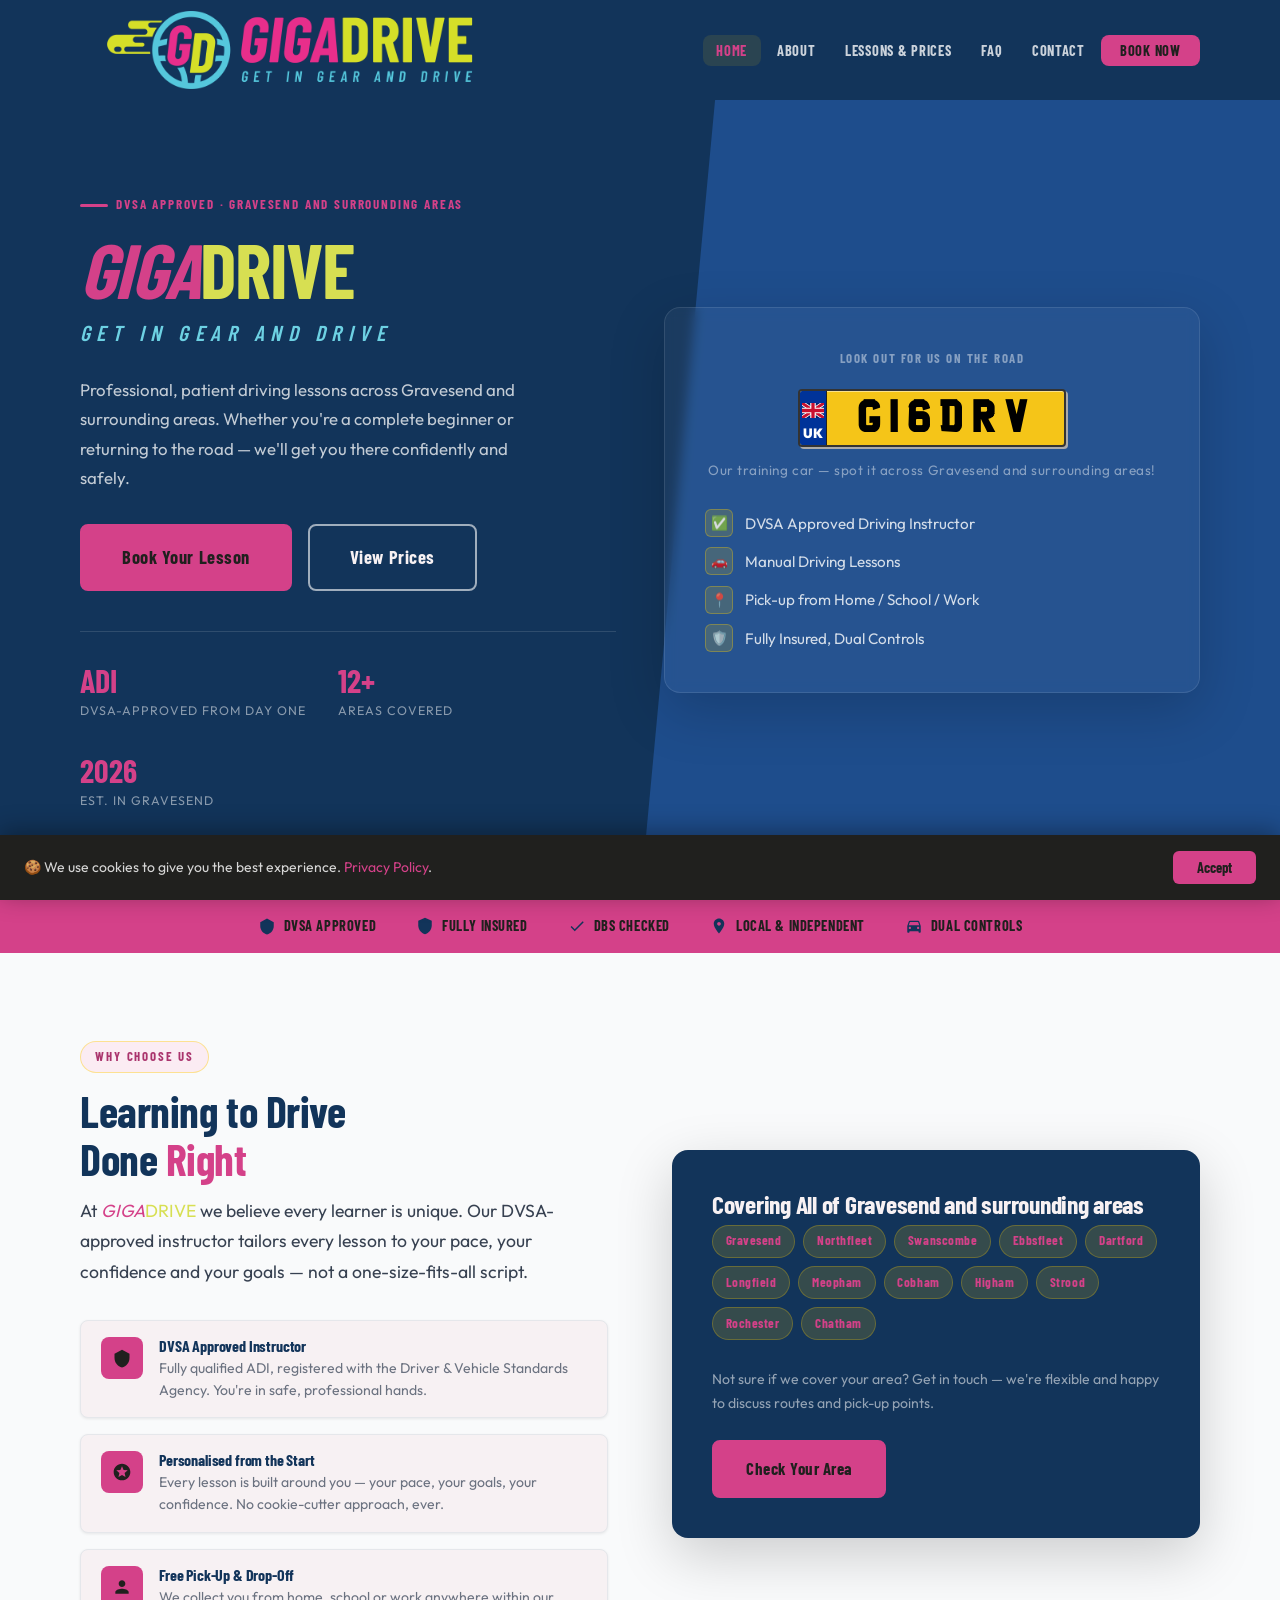
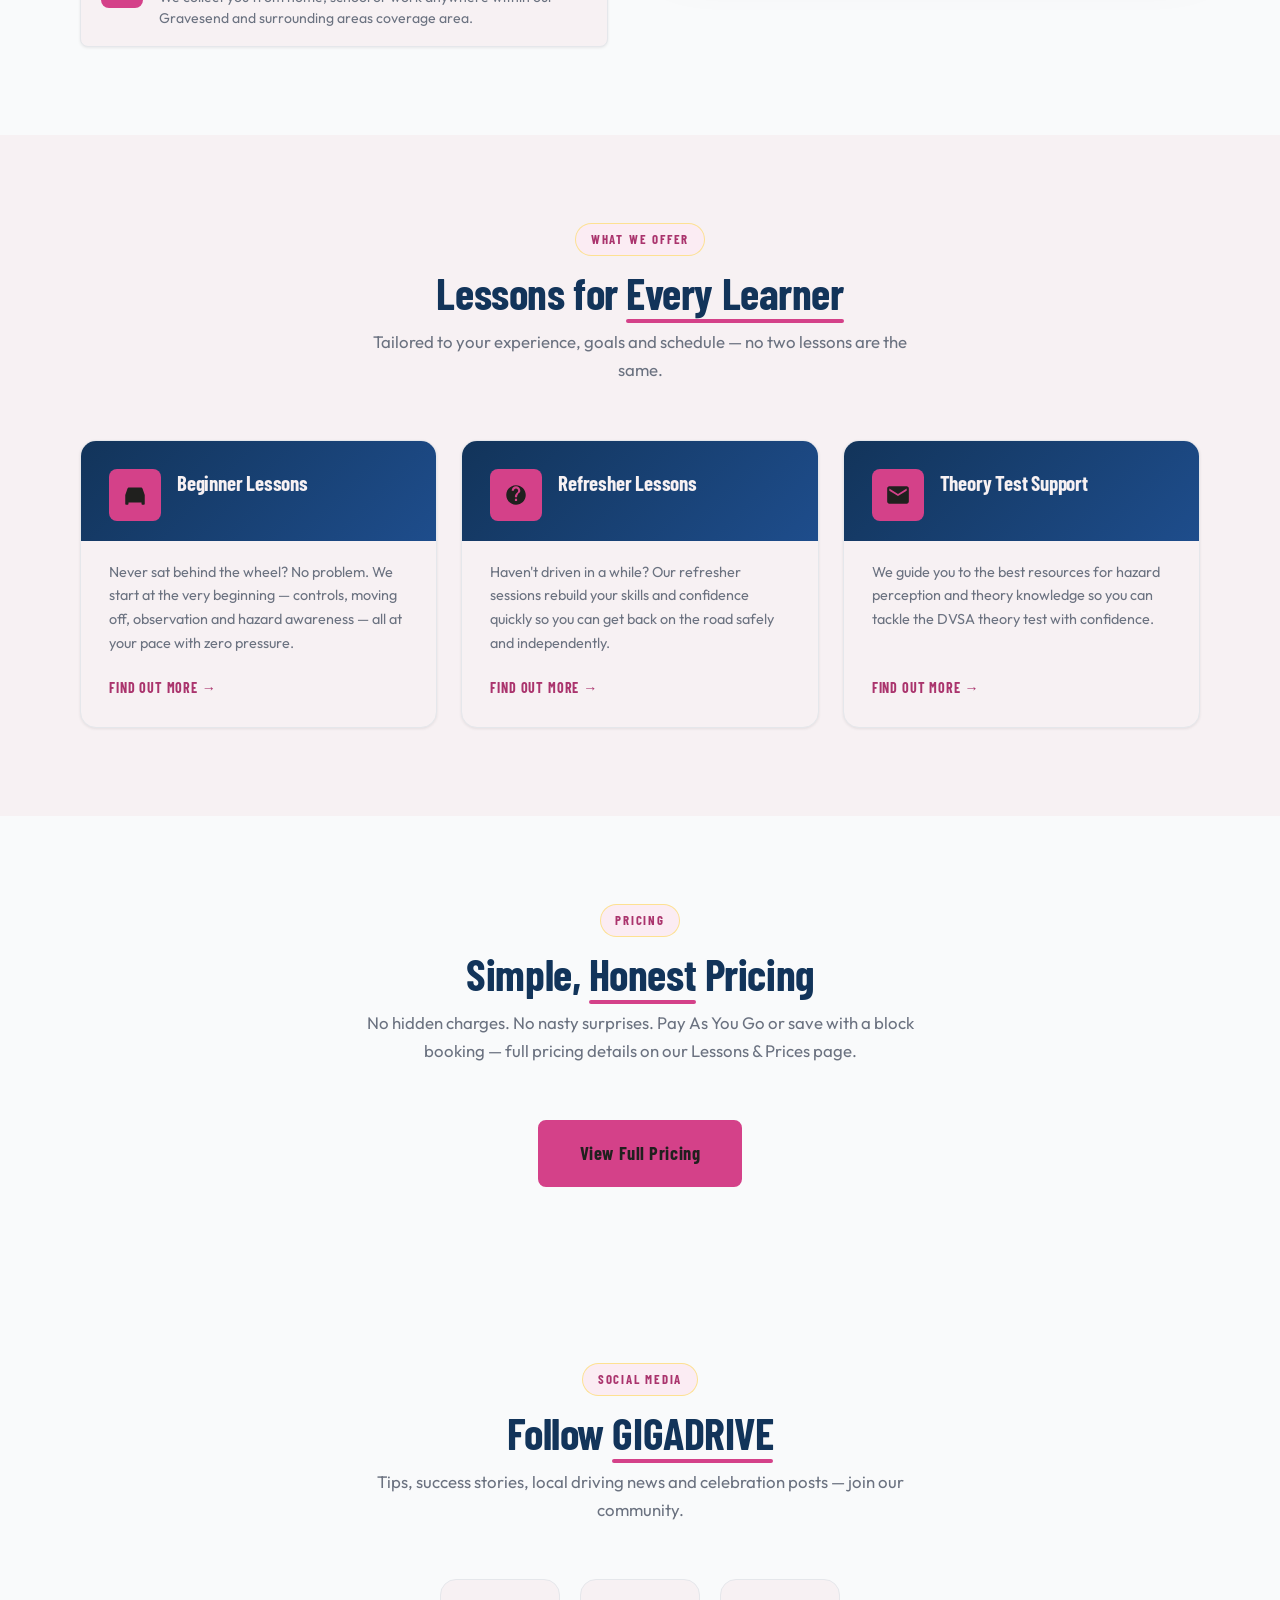
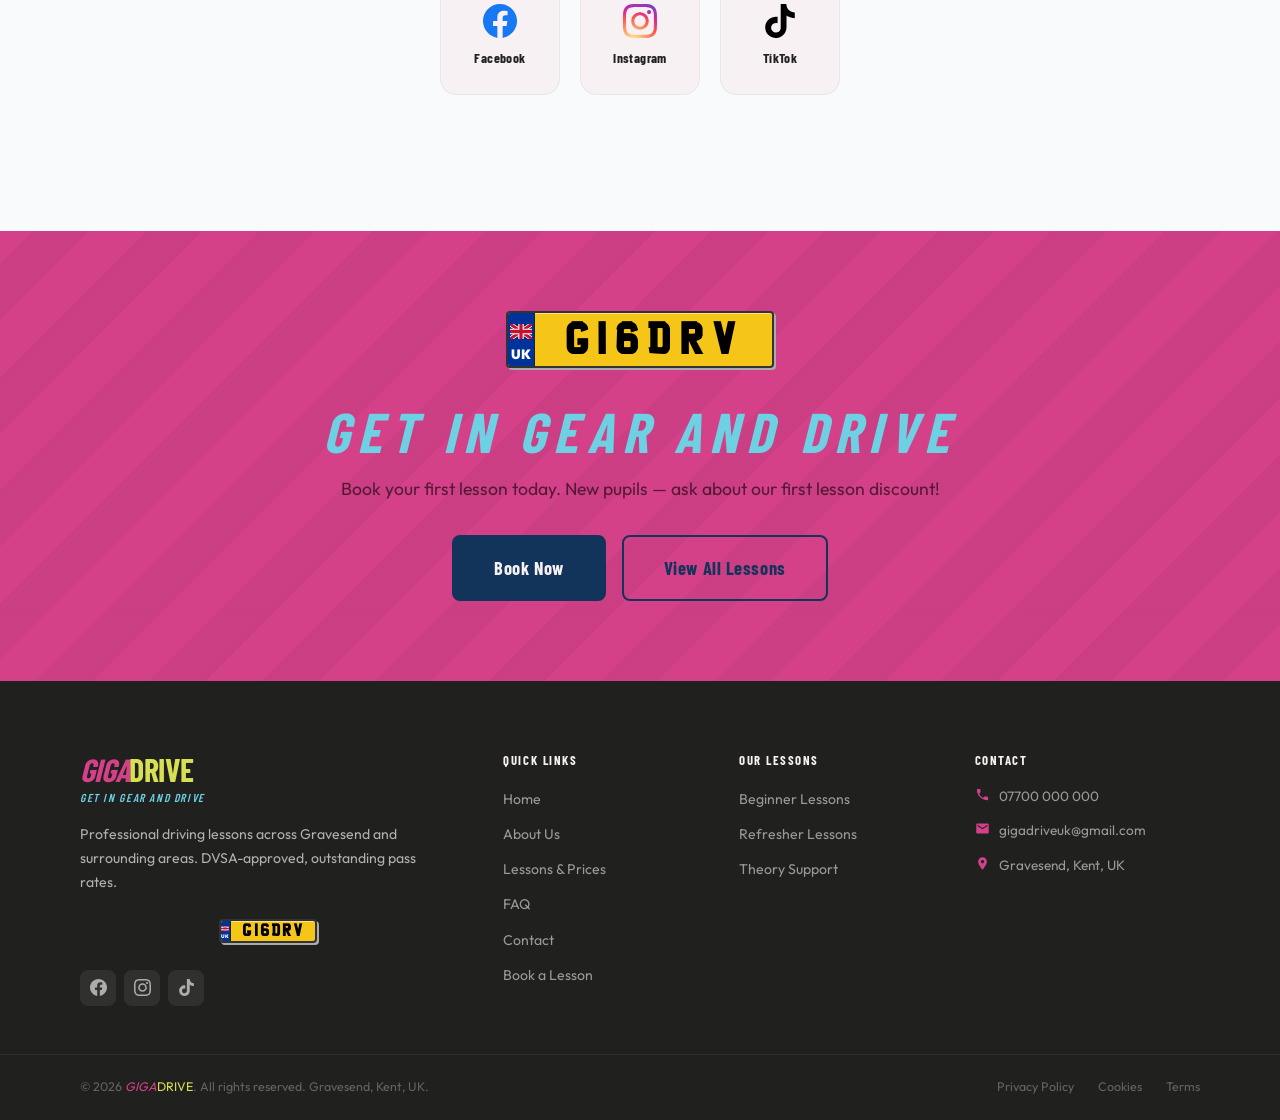
==== commit de3aae2e: "update numberplate" ====
--- a/index.html
+++ b/index.html
@@ -126,8 +126,8 @@
       <p class="hero-panel-title">Look out for us on the road</p>
 
       <div class="hero-plate-wrap">
-        <div class="plate plate--lg" aria-label="Vehicle registration GIGADRV">
-          <span class="plate-num">GIGADRV</span>
+        <div class="plate plate--lg" aria-label="Vehicle registration G16DRV">
+          <span class="plate-num">G16DRV</span>
         </div>
         <p class="plate-caption">Our training car — spot it across Gravesend and surrounding areas!</p>
       </div>
@@ -372,7 +372,7 @@
 <section class="cta-band" aria-labelledby="cta-h2">
   <div class="wrap cta-band-inner">
     <div class="cta-band-plate">
-      <div class="plate plate--lg" aria-label="GIGADRV number plate"><span class="plate-num">GIGADRV</span></div>
+      <div class="plate plate--lg" aria-label="G16DRV number plate"><span class="plate-num">G16DRV</span></div>
     </div>
     <h2 id="cta-h2">Get In Gear And Drive</h2>
     <p>Book your first lesson today. New pupils — ask about our first lesson discount!</p>
--- a/css/variables.css
+++ b/css/variables.css
@@ -100,7 +100,7 @@
   --sh-glow: 0 0 0 4px rgba(212,65,137,0.30);
 
   /* ────────────────────────────────────────────────────────────
-     UK NUMBER PLATE  —  GIGADRV
+     UK NUMBER PLATE  —  G16DRV
      ──────────────────────────────────────────────────────────── */
   --plate-bg:     #FDFD00;   /* Plate Yellow — BS AU 145e rear plate background */
   --plate-txt:    #000000;   /* Jet Black — plate characters and text */
--- a/css/style.css
+++ b/css/style.css
@@ -19,6 +19,16 @@
 a:hover { color: var(--c-accent-dark); }
 ul    { list-style: none; }
 button { font-family: var(--font-body); cursor: pointer; }
+
+.accent {
+  color: var(--c-accent); font-style: italic;
+}
+.giga   {
+  color: var(--c-accent); font-style: italic;
+}
+.drive {
+  color: var(--c-accent-2); font-style: normal;
+}
 
 /* ── Layout helpers ───────────────────────────────────────────── */
 .wrap {
@@ -259,9 +269,7 @@
 .nav-wordmark span {
   color: var(--c-accent-2);
 }
-.drive {
-  color: var(--c-accent-2);
-}
+
 .nav-tagline {
   display: block;
   font-size: 0.58rem;
@@ -413,10 +421,7 @@
   margin-bottom: 0.6rem;
   text-transform: uppercase;
 }
-.accent { color: var(--c-accent); font-style: italic; }
-.giga   { color: var(--c-accent); font-style: italic; }
-.hero-h1 .accent { color: var(--c-accent); font-style: italic; }
-.hero-h1 .giga   { color: var(--c-accent); font-style: italic; }
+
 .hero-slogan {
   font-family: var(--font-head);
   font-size: clamp(1rem, 2vw, 1.35rem);
@@ -1383,6 +1388,7 @@
 .legal-section ul { padding-left: 1.4rem; margin-bottom: 1rem; }
 .legal-section ul li { color: var(--c-body); line-height: 1.8; margin-bottom: 0.3rem; }
 .legal-section a { color: var(--c-primary); }
+.table-scroll { overflow-x: auto; -webkit-overflow-scrolling: touch; }
 .legal-table { width: 100%; border-collapse: collapse; font-size: 0.88rem; margin: 1rem 0 2rem; }
 .legal-table th, .legal-table td { padding: 0.75rem 1rem; text-align: left; border: 1px solid var(--c-border); }
 .legal-table th { background: var(--c-primary); color: var(--c-white); font-family: var(--font-head); font-weight: 700; text-transform: uppercase; letter-spacing: 0.04em; font-size: 0.82rem; }
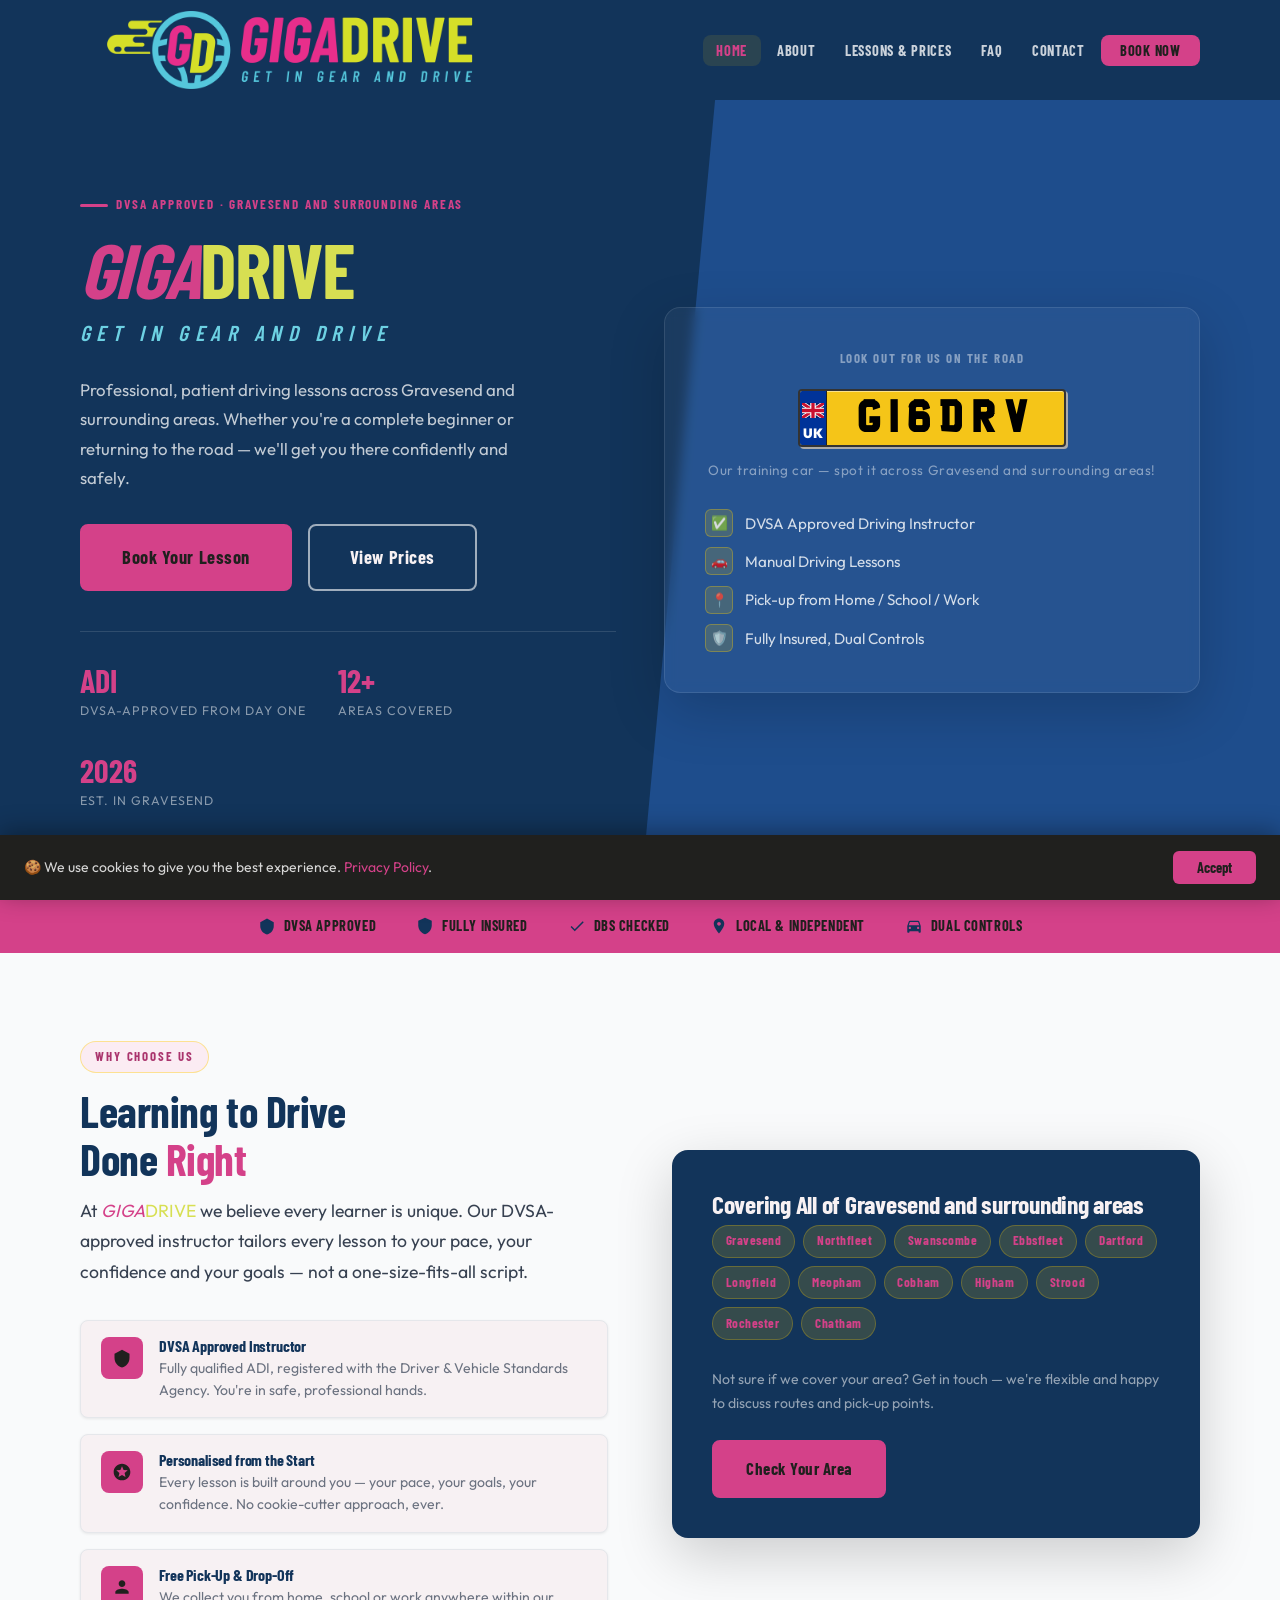
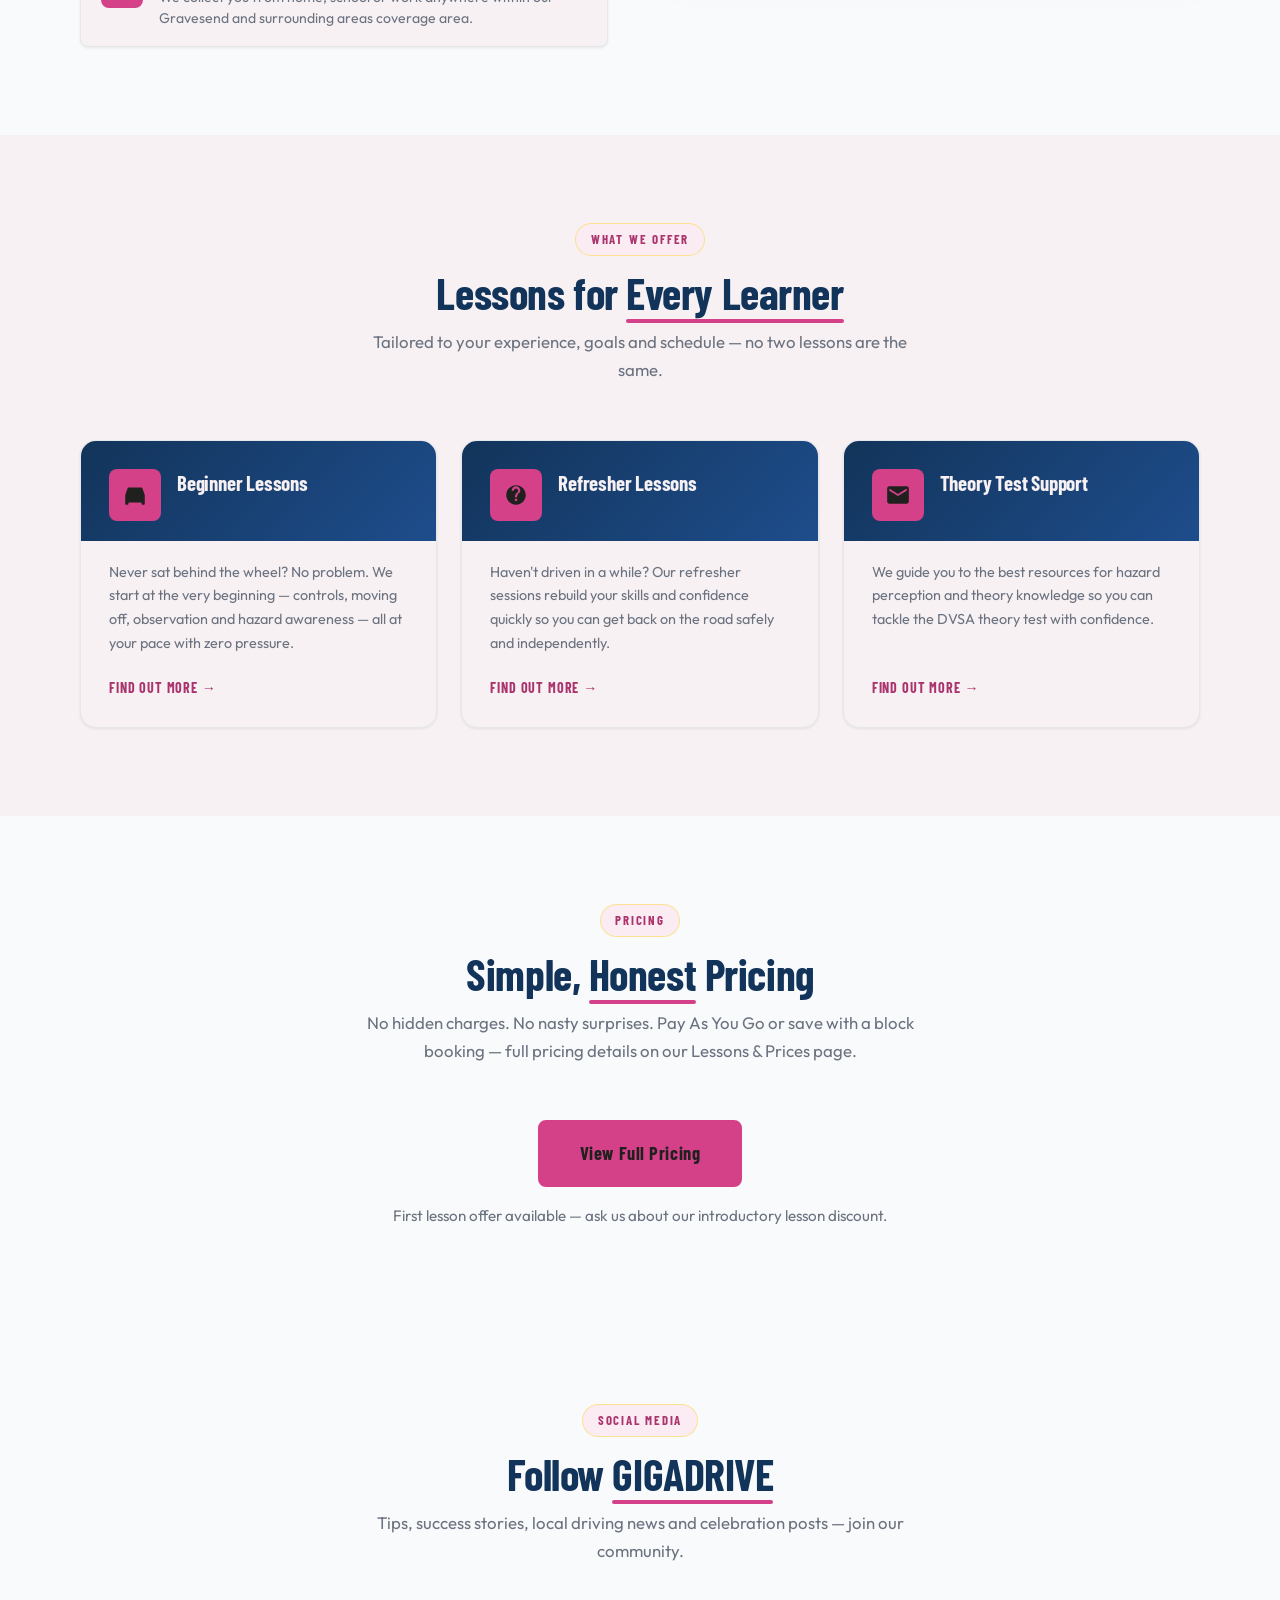
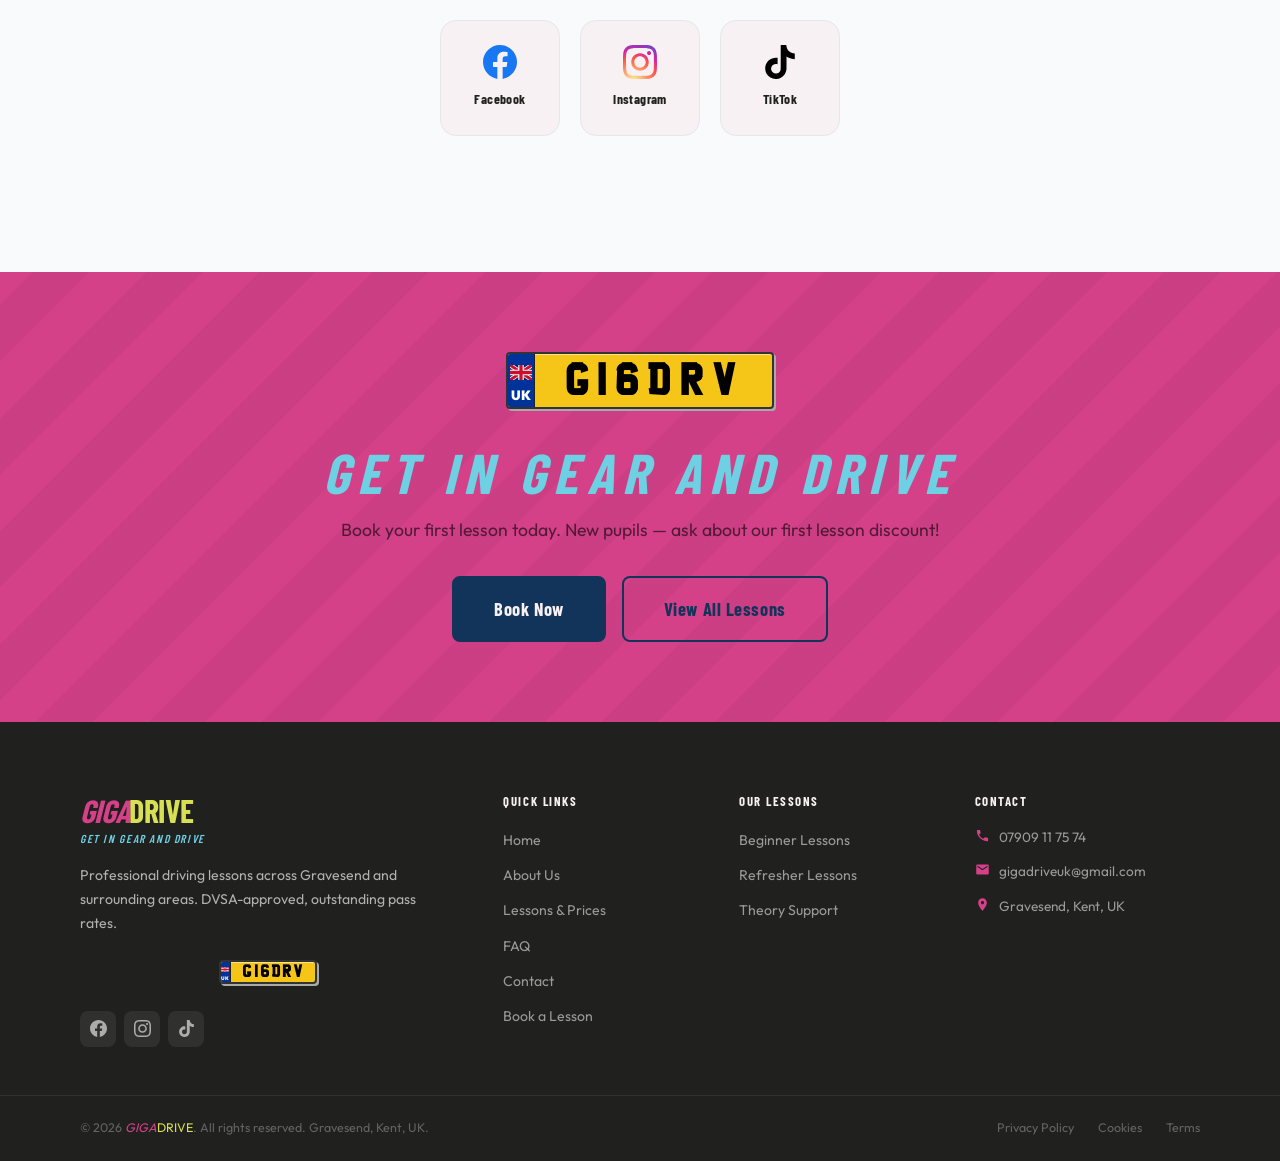
==== commit 48764e2f: "pricing tabs changed and phone updated" ====
--- a/index.html
+++ b/index.html
@@ -27,7 +27,7 @@
     "mainEntityOfPage": "https://www.gigadrive.co.uk/",
     "logo": "https://www.gigadrive.co.uk/images/GD_1-Primary Logo_Colored.png",
     "image": "https://www.gigadrive.co.uk/images/og-image.jpg",
-    "telephone": "+447700000000",
+    "telephone": "+447909117574",
     "email": "gigadriveuk@gmail.com",
     "address": {
       "@type": "PostalAddress",
@@ -322,6 +322,9 @@
     <div class="text-center" style="margin-top:2rem;">
       <a href="lessons.html#pricing" class="btn btn-accent btn-lg">View Full Pricing</a>
     </div>
+    <p class="text-center" style="margin-top:1rem; color:var(--c-muted); font-size:0.95rem;">
+      First lesson offer available — ask us about our introductory lesson discount.
+    </p>
   </div>
 </section>
 
--- a/css/variables.css
+++ b/css/variables.css
@@ -8,7 +8,7 @@
    ================================================================ */
 
 /* ================================================================
-   BRAND PALETTE  —  from client consultation
+   BRAND PALETTE
    ================================================================
    Primary Colours 
    Hot Pink      #d44189   PANTONE 213 C
